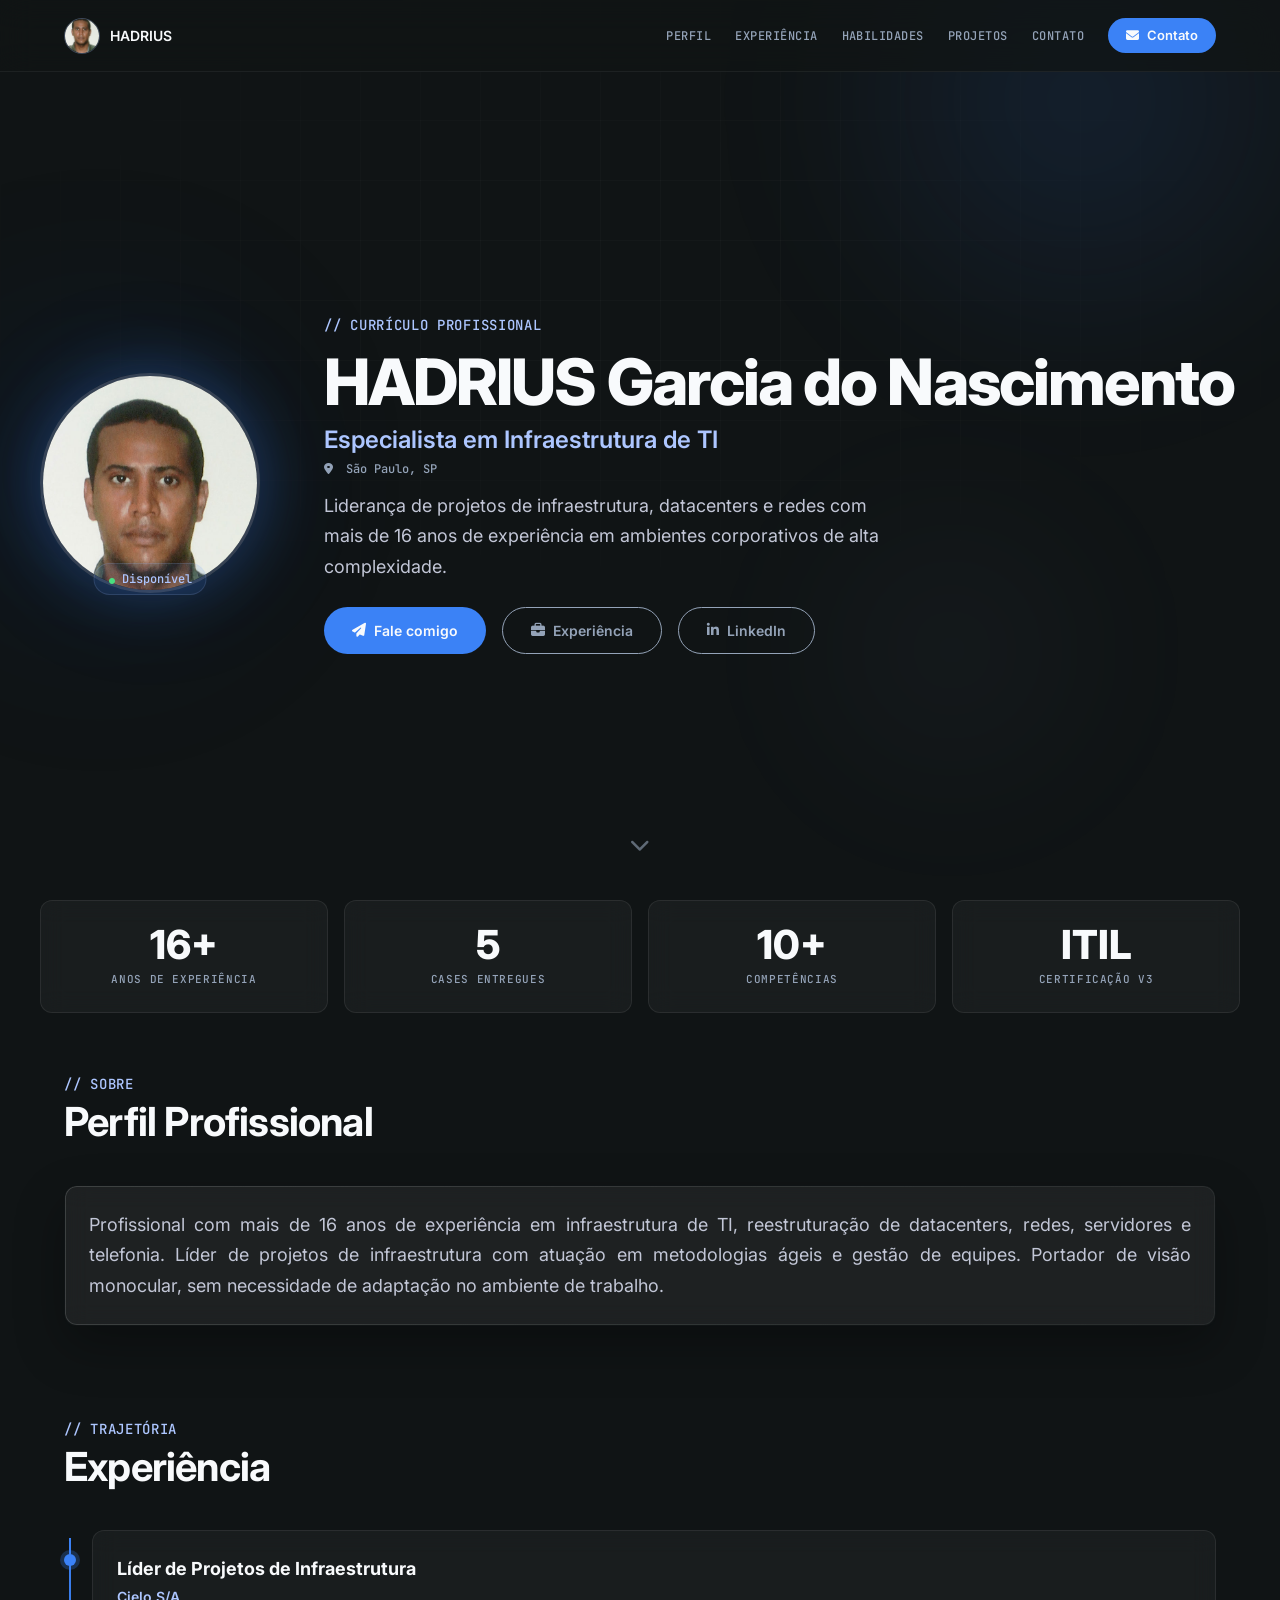
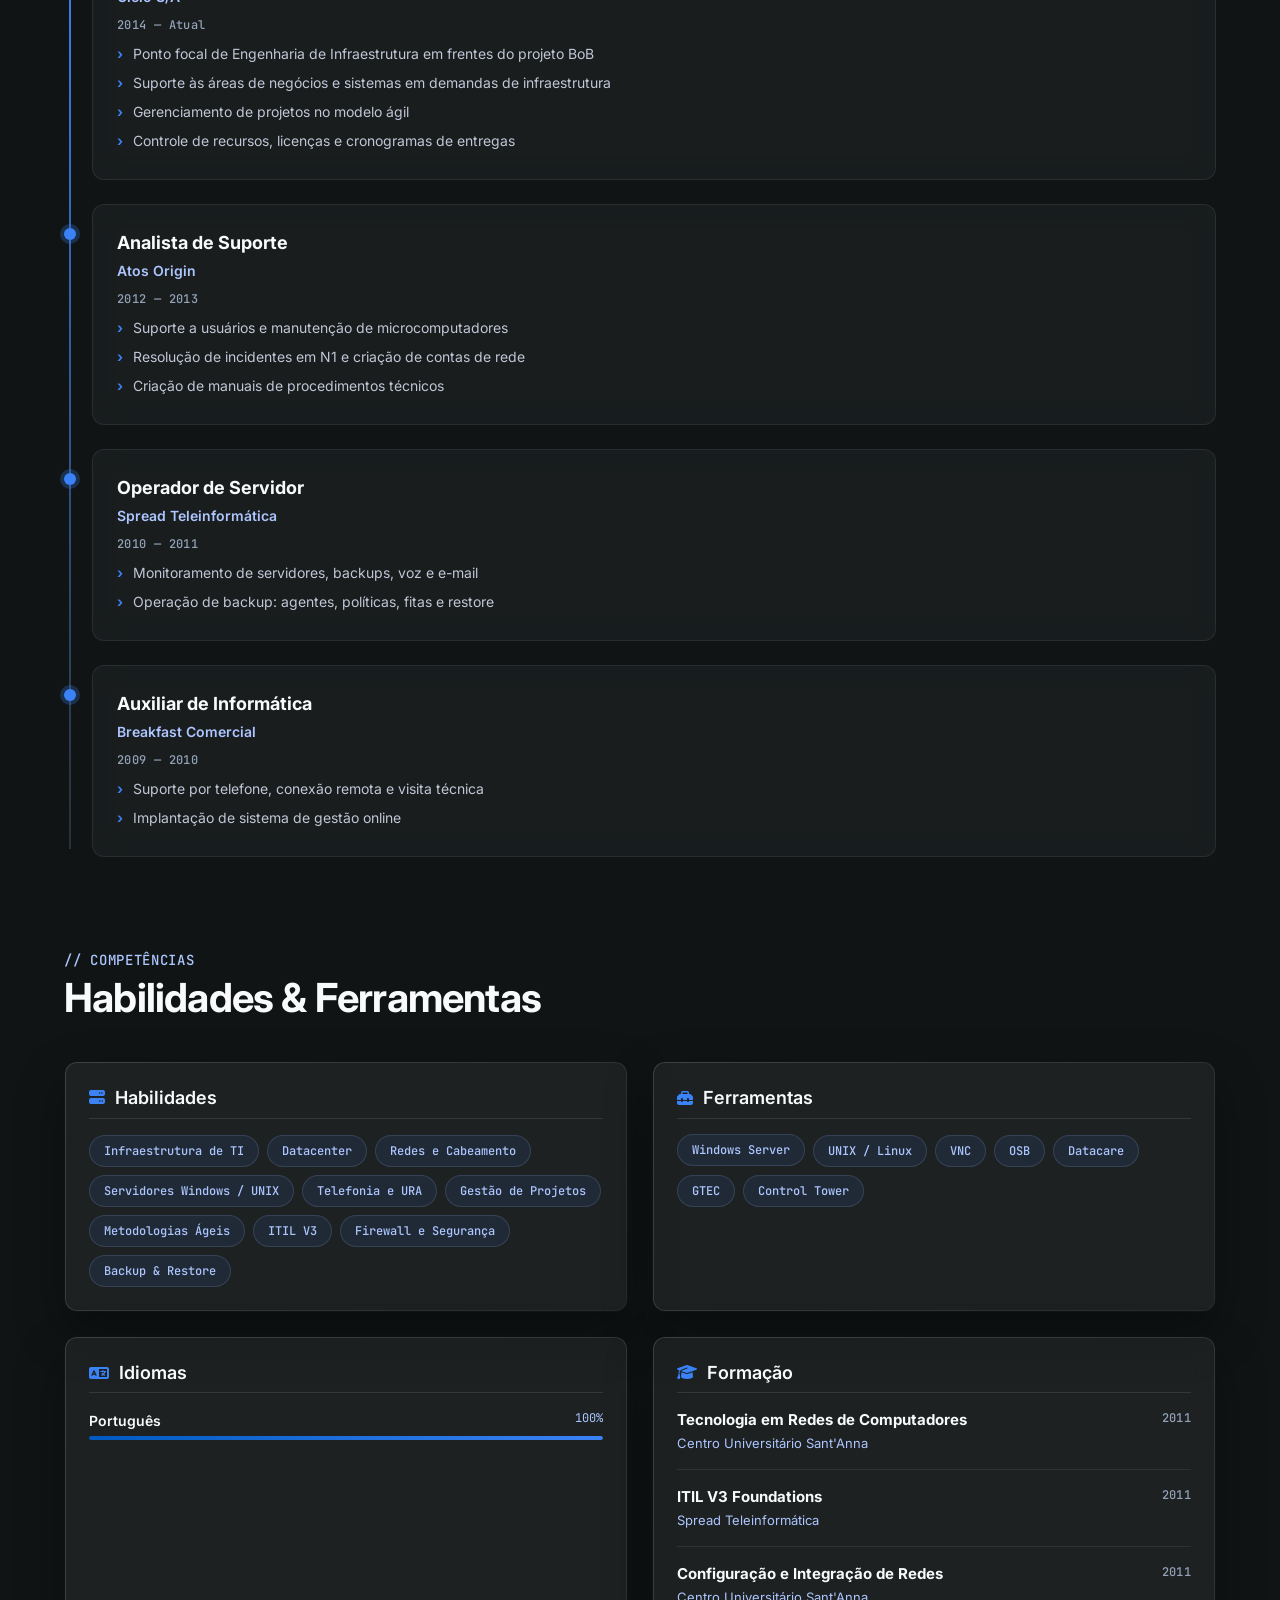
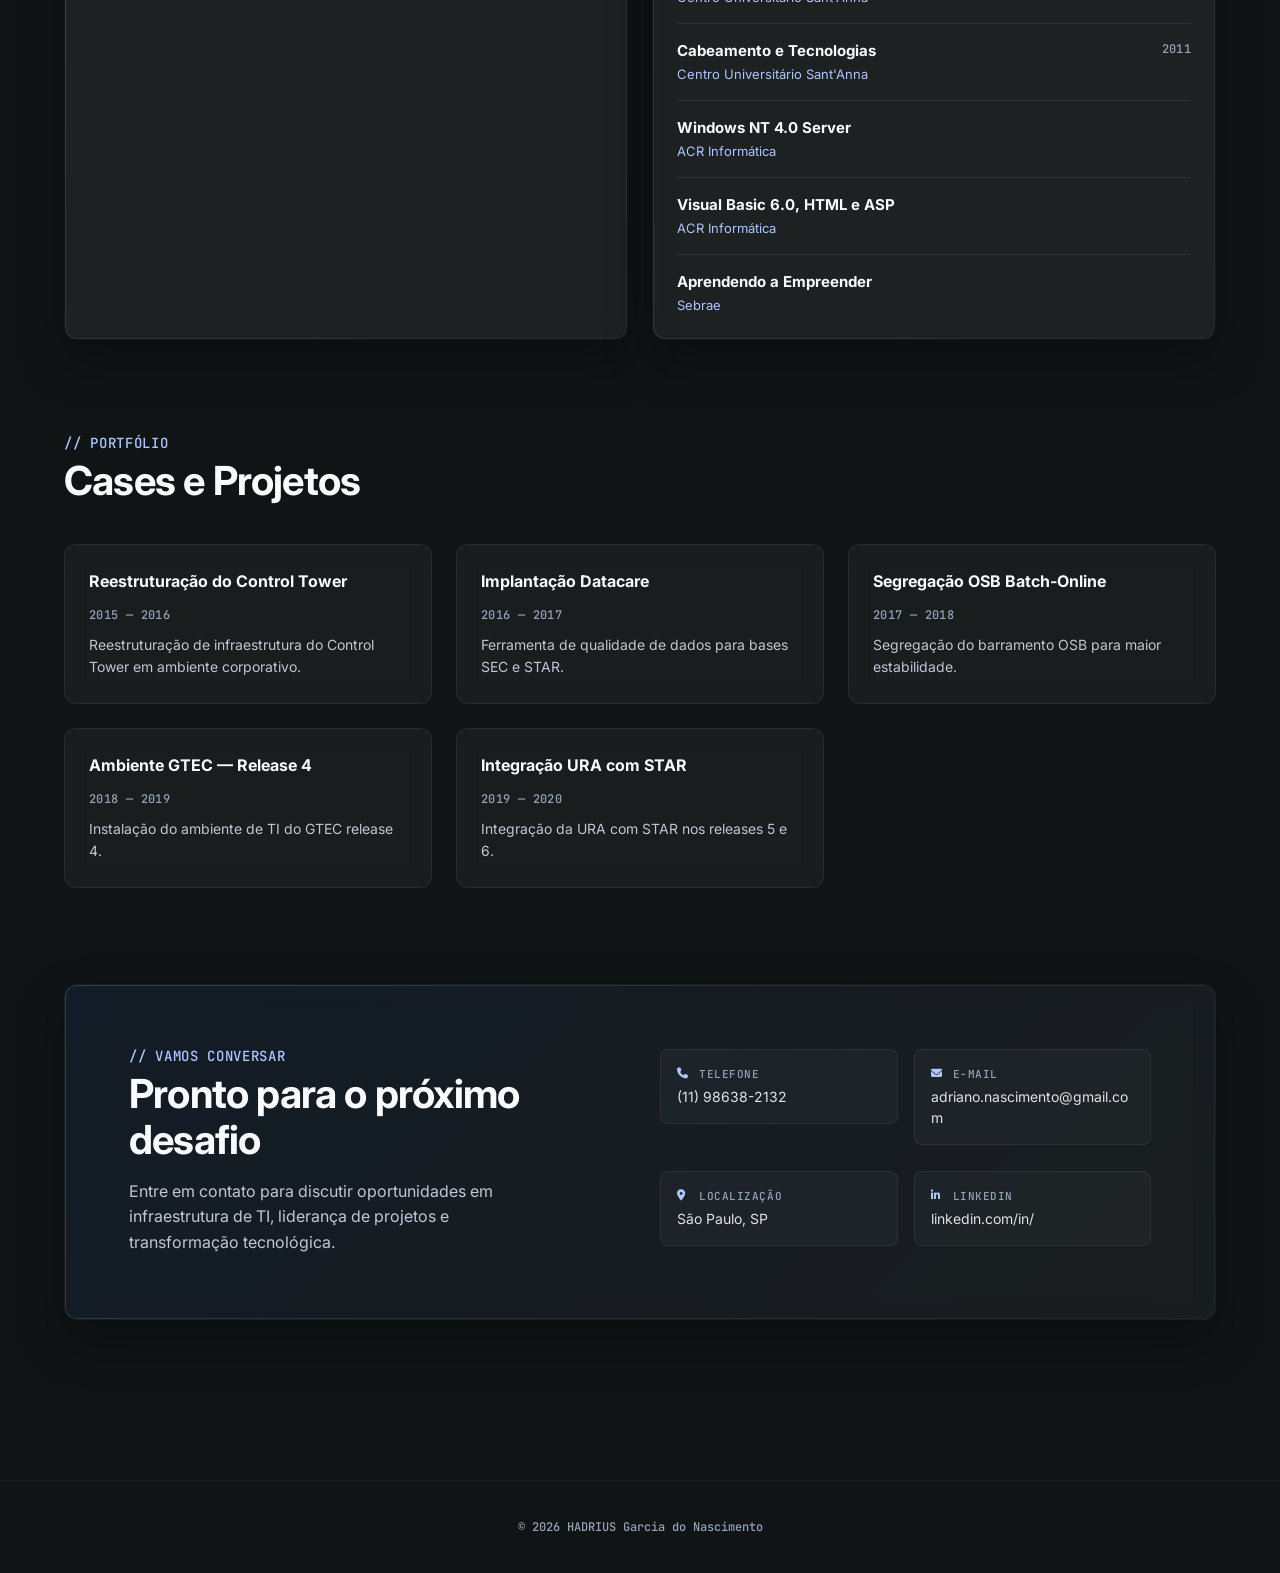
==== index.html @ aa350416 "feat: transformar currículo em landing page moderna Reestrutura o layout com hero fullscreen, navbar" ====
<!DOCTYPE html>
<html lang="pt-BR">
<head>
  <meta charset="UTF-8">
  <meta name="viewport" content="width=device-width, initial-scale=1.0">
  <title>Adriano Garcia do Nascimento — Currículo</title>
  <link rel="stylesheet" href="styles.css">
  <link rel="preconnect" href="https://fonts.googleapis.com">
  <link rel="preconnect" href="https://fonts.gstatic.com" crossorigin>
  <link href="https://fonts.googleapis.com/css2?family=Inter:wght@400;500;600;700;800&family=JetBrains+Mono:wght@400;500;600&display=swap" rel="stylesheet">
  <link rel="stylesheet" href="https://cdnjs.cloudflare.com/ajax/libs/font-awesome/6.5.1/css/all.min.css">
</head>
<body>

  <!-- Ambient background -->
  <div class="bg-effects" aria-hidden="true">
    <div class="orb orb--1"></div>
    <div class="orb orb--2"></div>
    <div class="orb orb--3"></div>
    <div class="grid-overlay"></div>
  </div>

  <!-- Navbar -->
  <header class="navbar" id="navbar">
    <div class="navbar__inner">
      <a href="#inicio" class="navbar__brand">
        <img src="foto.jpg" alt="" class="navbar__avatar">
        <span class="navbar__name" id="navName"></span>
      </a>
      <nav class="navbar__links" aria-label="Navegação principal">
        <a href="#sobre" class="nav-link">Perfil</a>
        <a href="#experiencia" class="nav-link">Experiência</a>
        <a href="#habilidades" class="nav-link">Habilidades</a>
        <a href="#projetos" class="nav-link">Projetos</a>
        <a href="#contato" class="nav-link">Contato</a>
      </nav>
      <a href="mailto:adriano.nascimento@gmail.com" class="btn btn-primary btn--sm navbar__cta">
        <i class="fas fa-envelope"></i> Contato
      </a>
      <button class="navbar__toggle" id="navToggle" aria-label="Abrir menu" aria-expanded="false">
        <i class="fas fa-bars"></i>
      </button>
    </div>
    <nav class="navbar__mobile" id="navMobile" aria-label="Menu mobile">
      <a href="#sobre" class="nav-link">Perfil</a>
      <a href="#experiencia" class="nav-link">Experiência</a>
      <a href="#habilidades" class="nav-link">Habilidades</a>
      <a href="#projetos" class="nav-link">Projetos</a>
      <a href="#contato" class="nav-link">Contato</a>
    </nav>
  </header>

  <!-- Hero -->
  <section class="hero-landing" id="inicio">
    <div class="hero-landing__inner">
      <div class="hero-landing__photo">
        <img src="foto.jpg" alt="HADRIUS Garcia do Nascimento">
        <span class="badge badge--status"><i class="fas fa-circle"></i> Disponível</span>
      </div>
      <div class="hero-landing__content">
        <p class="label-md hero-eyebrow">// currículo profissional</p>
        <h1 class="display-lg" id="profileName"></h1>
        <p class="headline-md hero-title" id="profileHeadline"></p>
        <p class="label-sm hero-location" id="profileLocation"></p>
        <p class="body-lg hero-tagline" id="heroTagline"></p>
        <div class="hero-actions" id="heroActions"></div>
      </div>
    </div>
    <a href="#sobre" class="hero-scroll" aria-label="Rolar para o conteúdo">
      <i class="fas fa-chevron-down"></i>
    </a>
  </section>

  <!-- Stats -->
  <section class="stats-bar" aria-label="Destaques">
    <div class="stats-bar__inner" id="statsBar"></div>
  </section>

  <main class="page">

    <section class="section-block" id="sobre">
      <div class="section-header">
        <p class="label-md section-eyebrow">// sobre</p>
        <h2 class="headline-lg section-title">Perfil Profissional</h2>
      </div>
      <div class="glass-card section">
        <p class="body-lg profile-text" id="aboutText"></p>
      </div>
    </section>

    <section class="section-block" id="experiencia">
      <div class="section-header">
        <p class="label-md section-eyebrow">// trajetória</p>
        <h2 class="headline-lg section-title">Experiência</h2>
      </div>
      <div class="timeline" id="experienciaList"></div>
    </section>

    <section class="section-block" id="habilidades">
      <div class="section-header">
        <p class="label-md section-eyebrow">// competências</p>
        <h2 class="headline-lg section-title">Habilidades & Ferramentas</h2>
      </div>
      <div class="skills-grid">
        <div class="glass-card section">
          <h3 class="headline-md card-subtitle"><i class="fas fa-server"></i> Habilidades</h3>
          <div class="badge-group" id="skillsList"></div>
        </div>
        <div class="glass-card section">
          <h3 class="headline-md card-subtitle"><i class="fas fa-toolbox"></i> Ferramentas</h3>
          <div class="badge-group" id="toolsList"></div>
        </div>
        <div class="glass-card section">
          <h3 class="headline-md card-subtitle"><i class="fas fa-language"></i> Idiomas</h3>
          <div id="idiomasList"></div>
        </div>
        <div class="glass-card section">
          <h3 class="headline-md card-subtitle"><i class="fas fa-graduation-cap"></i> Formação</h3>
          <div id="formacaoList"></div>
        </div>
      </div>
    </section>

    <section class="section-block" id="projetos">
      <div class="section-header">
        <p class="label-md section-eyebrow">// portfólio</p>
        <h2 class="headline-lg section-title">Cases e Projetos</h2>
      </div>
      <div class="projects-grid" id="projetosList"></div>
    </section>

    <section class="section-block cta-section" id="contato">
      <div class="glass-card cta-card">
        <div class="cta-card__content">
          <p class="label-md section-eyebrow">// vamos conversar</p>
          <h2 class="headline-lg">Pronto para o próximo desafio</h2>
          <p class="body-md">Entre em contato para discutir oportunidades em infraestrutura de TI, liderança de projetos e transformação tecnológica.</p>
        </div>
        <ul class="contact-list" id="contatoList"></ul>
      </div>
    </section>

  </main>

  <footer class="footer">
    <p class="label-sm">&copy; <span id="currentYear"></span> <span id="footerName"></span></p>
  </footer>

  <!-- Mobile bottom nav -->
  <nav class="bottom-nav" aria-label="Navegação mobile">
    <a href="#inicio" class="bottom-nav__item" data-section="inicio">
      <i class="fas fa-home"></i>
      <span>Início</span>
    </a>
    <a href="#experiencia" class="bottom-nav__item" data-section="experiencia">
      <i class="fas fa-briefcase"></i>
      <span>Exp.</span>
    </a>
    <a href="#habilidades" class="bottom-nav__item" data-section="habilidades">
      <i class="fas fa-code"></i>
      <span>Skills</span>
    </a>
    <a href="#projetos" class="bottom-nav__item" data-section="projetos">
      <i class="fas fa-folder-open"></i>
      <span>Cases</span>
    </a>
    <a href="#contato" class="bottom-nav__item" data-section="contato">
      <i class="fas fa-envelope"></i>
      <span>Contato</span>
    </a>
  </nav>

  <script src="script.js"></script>
</body>
</html>
---- styles.css ----
/* ===== Cyber-Professional Landing Page — DESIGN.md ===== */
:root {
  --background: #101415;
  --on-background: #e0e3e5;
  --surface: #101415;
  --surface-container: #1d2022;
  --surface-container-high: #272a2c;
  --surface-container-highest: #323537;
  --on-surface: #e0e3e5;
  --on-surface-variant: #c2c6d6;
  --outline: #8c909f;
  --outline-variant: #424754;
  --primary: #adc6ff;
  --on-primary: #002e6a;
  --primary-container: #4d8eff;
  --inverse-primary: #005ac2;
  --electric-blue: #3b82f6;
  --silver: #94a3b8;
  --off-white: #f8fafc;

  --font-sans: 'Inter', system-ui, sans-serif;
  --font-mono: 'JetBrains Mono', monospace;

  --space-xs: 8px;
  --space-sm: 16px;
  --space-md: 24px;
  --space-lg: 40px;
  --space-xl: 64px;
  --space-2xl: 96px;
  --gutter: 24px;
  --margin: 32px;

  --radius-sm: 0.25rem;
  --radius: 0.5rem;
  --radius-md: 0.75rem;
  --radius-lg: 1rem;
  --radius-xl: 1.5rem;
  --radius-full: 9999px;

  --page-max: 1200px;
  --navbar-h: 72px;
}

*, *::before, *::after {
  margin: 0;
  padding: 0;
  box-sizing: border-box;
}

html {
  scroll-behavior: smooth;
  scroll-padding-top: calc(var(--navbar-h) + 16px);
}

body {
  font-family: var(--font-sans);
  background: var(--background);
  color: var(--on-surface);
  font-size: 16px;
  line-height: 1.5;
  min-height: 100vh;
  -webkit-font-smoothing: antialiased;
  overflow-x: hidden;
}

a {
  color: var(--primary);
  text-decoration: none;
  transition: color 0.2s;
}

a:hover {
  color: var(--off-white);
}

/* ===== Typography ===== */
.display-lg {
  font-size: clamp(36px, 6vw, 64px);
  font-weight: 800;
  line-height: 1.05;
  letter-spacing: -0.03em;
  color: var(--off-white);
}

.headline-lg {
  font-size: clamp(28px, 4vw, 40px);
  font-weight: 700;
  line-height: 1.15;
  letter-spacing: -0.02em;
  color: var(--off-white);
}

.headline-md {
  font-size: 24px;
  font-weight: 600;
  line-height: 1.3;
  color: var(--off-white);
}

.body-lg {
  font-size: 18px;
  font-weight: 400;
  line-height: 1.7;
  color: var(--on-surface-variant);
}

.body-md {
  font-size: 16px;
  font-weight: 400;
  line-height: 1.6;
  color: var(--on-surface-variant);
}

.label-md {
  font-family: var(--font-mono);
  font-size: 14px;
  font-weight: 500;
  line-height: 1;
  letter-spacing: 0.05em;
  color: var(--primary);
  text-transform: uppercase;
}

.label-sm {
  font-family: var(--font-mono);
  font-size: 12px;
  font-weight: 500;
  line-height: 1;
  color: var(--silver);
}

/* ===== Background effects ===== */
.bg-effects {
  position: fixed;
  inset: 0;
  z-index: 0;
  pointer-events: none;
  overflow: hidden;
}

.orb {
  position: absolute;
  border-radius: 50%;
  filter: blur(80px);
  opacity: 0.35;
}

.orb--1 {
  width: 600px;
  height: 600px;
  background: radial-gradient(circle, rgba(59, 130, 246, 0.4), transparent 70%);
  top: -200px;
  right: -100px;
}

.orb--2 {
  width: 500px;
  height: 500px;
  background: radial-gradient(circle, rgba(0, 90, 194, 0.3), transparent 70%);
  bottom: 20%;
  left: -150px;
}

.orb--3 {
  width: 400px;
  height: 400px;
  background: radial-gradient(circle, rgba(173, 198, 255, 0.15), transparent 70%);
  top: 50%;
  right: 10%;
}

.grid-overlay {
  position: absolute;
  inset: 0;
  background-image:
    linear-gradient(rgba(255, 255, 255, 0.02) 1px, transparent 1px),
    linear-gradient(90deg, rgba(255, 255, 255, 0.02) 1px, transparent 1px);
  background-size: 60px 60px;
  mask-image: radial-gradient(ellipse 80% 60% at 50% 30%, black 20%, transparent 70%);
}

/* ===== Navbar ===== */
.navbar {
  position: fixed;
  top: 0;
  left: 0;
  right: 0;
  z-index: 100;
  height: var(--navbar-h);
  background: rgba(16, 20, 21, 0.75);
  backdrop-filter: blur(16px);
  -webkit-backdrop-filter: blur(16px);
  border-bottom: 1px solid rgba(255, 255, 255, 0.06);
  transition: background 0.3s, box-shadow 0.3s;
}

.navbar--scrolled {
  background: rgba(16, 20, 21, 0.92);
  box-shadow: 0 8px 32px rgba(0, 0, 0, 0.4);
}

.navbar__inner {
  max-width: var(--page-max);
  margin: 0 auto;
  height: 100%;
  padding: 0 var(--gutter);
  display: flex;
  align-items: center;
  gap: var(--space-md);
}

.navbar__brand {
  display: flex;
  align-items: center;
  gap: 10px;
  color: var(--off-white);
  flex-shrink: 0;
}

.navbar__brand:hover {
  color: var(--primary);
}

.navbar__avatar {
  width: 36px;
  height: 36px;
  border-radius: var(--radius-full);
  object-fit: cover;
  border: 1px solid rgba(173, 198, 255, 0.3);
}

.navbar__name {
  font-size: 14px;
  font-weight: 600;
  white-space: nowrap;
  overflow: hidden;
  text-overflow: ellipsis;
  max-width: 180px;
}

.navbar__links {
  display: flex;
  align-items: center;
  gap: var(--space-md);
  margin-left: auto;
}

.nav-link {
  font-family: var(--font-mono);
  font-size: 12px;
  font-weight: 500;
  letter-spacing: 0.04em;
  text-transform: uppercase;
  color: var(--silver);
  transition: color 0.2s;
  position: relative;
}

.nav-link::after {
  content: '';
  position: absolute;
  bottom: -4px;
  left: 0;
  width: 0;
  height: 2px;
  background: var(--electric-blue);
  transition: width 0.25s;
}

.nav-link:hover,
.nav-link--active {
  color: var(--primary);
}

.nav-link--active::after {
  width: 100%;
}

.navbar__cta {
  flex-shrink: 0;
}

.navbar__toggle {
  display: none;
  background: none;
  border: none;
  color: var(--on-surface);
  font-size: 20px;
  cursor: pointer;
  padding: 8px;
  margin-left: auto;
}

.navbar__mobile {
  display: none;
  flex-direction: column;
  gap: var(--space-xs);
  padding: var(--space-sm) var(--gutter) var(--space-md);
  background: rgba(16, 20, 21, 0.95);
  border-bottom: 1px solid rgba(255, 255, 255, 0.06);
}

.navbar__mobile--open {
  display: flex;
}

/* ===== Hero landing ===== */
.hero-landing {
  position: relative;
  z-index: 1;
  min-height: 100vh;
  display: flex;
  align-items: center;
  justify-content: center;
  padding: calc(var(--navbar-h) + var(--space-xl)) var(--gutter) var(--space-xl);
}

.hero-landing__inner {
  max-width: var(--page-max);
  width: 100%;
  display: flex;
  align-items: center;
  gap: var(--space-xl);
}

.hero-landing__photo {
  position: relative;
  flex-shrink: 0;
}

.hero-landing__photo img {
  width: clamp(160px, 22vw, 220px);
  height: clamp(160px, 22vw, 220px);
  border-radius: var(--radius-full);
  object-fit: cover;
  object-position: center top;
  border: 3px solid rgba(173, 198, 255, 0.25);
  box-shadow:
    0 0 60px rgba(59, 130, 246, 0.3),
    0 0 120px rgba(59, 130, 246, 0.1);
}

.badge--status {
  position: absolute;
  bottom: 4px;
  left: 50%;
  transform: translateX(-50%);
  display: inline-flex;
  align-items: center;
  gap: 6px;
  padding: 6px 14px;
  border-radius: var(--radius-full);
  font-family: var(--font-mono);
  font-size: 11px;
  font-weight: 500;
  background: rgba(59, 130, 246, 0.15);
  color: var(--primary);
  border: 1px solid rgba(173, 198, 255, 0.25);
  white-space: nowrap;
}

.badge--status i {
  font-size: 6px;
  color: #4ade80;
  animation: pulse 2s infinite;
}

@keyframes pulse {
  0%, 100% { opacity: 1; }
  50% { opacity: 0.4; }
}

.hero-eyebrow {
  margin-bottom: var(--space-sm);
}

.hero-title {
  color: var(--primary);
  margin: var(--space-xs) 0;
}

.hero-location {
  margin-bottom: var(--space-sm);
  color: var(--silver);
}

.hero-location i {
  margin-right: 6px;
}

.hero-tagline {
  max-width: 560px;
  margin-bottom: var(--space-md);
}

.hero-actions {
  display: flex;
  flex-wrap: wrap;
  gap: var(--space-sm);
}

.hero-scroll {
  position: absolute;
  bottom: var(--space-lg);
  left: 50%;
  transform: translateX(-50%);
  color: var(--silver);
  font-size: 20px;
  animation: bounce 2s infinite;
  opacity: 0.6;
  transition: opacity 0.2s, color 0.2s;
}

.hero-scroll:hover {
  opacity: 1;
  color: var(--primary);
}

@keyframes bounce {
  0%, 100% { transform: translateX(-50%) translateY(0); }
  50% { transform: translateX(-50%) translateY(8px); }
}

/* ===== Stats bar ===== */
.stats-bar {
  position: relative;
  z-index: 1;
  padding: 0 var(--gutter) var(--space-xl);
}

.stats-bar__inner {
  max-width: var(--page-max);
  margin: 0 auto;
  display: grid;
  grid-template-columns: repeat(4, 1fr);
  gap: var(--space-sm);
}

.stat-card {
  text-align: center;
  padding: var(--space-md) var(--space-sm);
  background: rgba(255, 255, 255, 0.04);
  backdrop-filter: blur(12px);
  border-radius: var(--radius-md);
  border: 1px solid rgba(255, 255, 255, 0.08);
  transition: border-color 0.25s, transform 0.25s;
}

.stat-card:hover {
  border-color: rgba(59, 130, 246, 0.3);
  transform: translateY(-2px);
}

.stat-card__value {
  font-size: clamp(28px, 4vw, 40px);
  font-weight: 800;
  color: var(--off-white);
  line-height: 1;
  margin-bottom: 6px;
}

.stat-card__value span {
  color: var(--electric-blue);
}

.stat-card__label {
  font-family: var(--font-mono);
  font-size: 11px;
  font-weight: 500;
  letter-spacing: 0.06em;
  text-transform: uppercase;
  color: var(--silver);
}

/* ===== Page & sections ===== */
.page {
  position: relative;
  z-index: 1;
  max-width: var(--page-max);
  margin: 0 auto;
  padding: 0 var(--gutter) var(--space-2xl);
}

.section-block {
  margin-bottom: var(--space-2xl);
}

.section-header {
  margin-bottom: var(--space-lg);
}

.section-eyebrow {
  margin-bottom: var(--space-xs);
}

.section-title {
  position: relative;
}

/* ===== Glass card ===== */
.glass-card {
  background: rgba(255, 255, 255, 0.06);
  backdrop-filter: blur(12px);
  -webkit-backdrop-filter: blur(12px);
  border-radius: var(--radius-md);
  border: 1px solid transparent;
  background-clip: padding-box;
  position: relative;
  box-shadow: 0 20px 50px rgba(0, 0, 0, 0.3);
}

.glass-card::before {
  content: '';
  position: absolute;
  inset: 0;
  border-radius: inherit;
  padding: 1px;
  background: linear-gradient(135deg, rgba(255, 255, 255, 0.15), rgba(255, 255, 255, 0.05));
  -webkit-mask: linear-gradient(#fff 0 0) content-box, linear-gradient(#fff 0 0);
  mask: linear-gradient(#fff 0 0) content-box, linear-gradient(#fff 0 0);
  -webkit-mask-composite: xor;
  mask-composite: exclude;
  pointer-events: none;
}

.section {
  padding: var(--space-md);
}

.card-subtitle {
  font-size: 18px;
  margin-bottom: var(--space-sm);
  padding-bottom: var(--space-xs);
  border-bottom: 1px solid rgba(140, 144, 159, 0.2);
  display: flex;
  align-items: center;
  gap: 10px;
}

.card-subtitle i {
  color: var(--electric-blue);
  font-size: 16px;
}

.profile-text {
  text-align: justify;
}

/* ===== Buttons ===== */
.btn {
  display: inline-flex;
  align-items: center;
  gap: 8px;
  padding: 12px 28px;
  border-radius: var(--radius-full);
  font-family: var(--font-sans);
  font-size: 14px;
  font-weight: 600;
  cursor: pointer;
  transition: box-shadow 0.25s, transform 0.2s, background 0.2s;
  text-decoration: none;
  border: none;
}

.btn--sm {
  padding: 8px 18px;
  font-size: 13px;
}

.btn-primary {
  background: var(--electric-blue);
  color: var(--off-white);
}

.btn-primary:hover {
  box-shadow: 0 0 24px rgba(59, 130, 246, 0.5);
  transform: translateY(-2px);
  color: var(--off-white);
}

.btn-ghost {
  background: transparent;
  color: var(--silver);
  border: 1px solid var(--silver);
}

.btn-ghost:hover {
  border-color: var(--primary);
  color: var(--primary);
  box-shadow: 0 0 16px rgba(59, 130, 246, 0.2);
}

/* ===== Skills grid ===== */
.skills-grid {
  display: grid;
  grid-template-columns: repeat(2, 1fr);
  gap: var(--gutter);
}

/* ===== Timeline ===== */
.timeline {
  position: relative;
  padding-left: 28px;
}

.timeline::before {
  content: '';
  position: absolute;
  left: 5px;
  top: 8px;
  bottom: 8px;
  width: 2px;
  background: linear-gradient(180deg, var(--electric-blue), rgba(148, 163, 184, 0.2));
}

.timeline-item {
  position: relative;
  margin-bottom: var(--space-md);
}

.timeline-item:last-child {
  margin-bottom: 0;
}

.timeline-node {
  position: absolute;
  left: -28px;
  top: 24px;
  width: 12px;
  height: 12px;
  border-radius: var(--radius-full);
  background: var(--electric-blue);
  box-shadow: 0 0 0 4px rgba(59, 130, 246, 0.25);
  z-index: 1;
}

.timeline-card {
  padding: var(--space-md);
  background: rgba(255, 255, 255, 0.04);
  backdrop-filter: blur(12px);
  border-radius: var(--radius-md);
  border: 1px solid rgba(255, 255, 255, 0.08);
  transition: border-color 0.25s, transform 0.25s, box-shadow 0.25s;
}

.timeline-card:hover {
  border-color: rgba(59, 130, 246, 0.25);
  transform: translateX(4px);
  box-shadow: 0 8px 32px rgba(59, 130, 246, 0.08);
}

.timeline-card .entry-title {
  font-size: 18px;
  font-weight: 700;
  color: var(--off-white);
  margin-bottom: 4px;
}

.timeline-card .entry-sub {
  font-size: 14px;
  font-weight: 600;
  color: var(--primary);
  margin-bottom: 4px;
}

.timeline-card .entry-date {
  display: inline-block;
  margin-bottom: var(--space-xs);
}

.timeline-card ul {
  list-style: none;
}

.timeline-card ul li {
  font-size: 14px;
  color: var(--on-surface-variant);
  padding: 4px 0 4px 16px;
  position: relative;
  line-height: 1.5;
}

.timeline-card ul li::before {
  content: '›';
  position: absolute;
  left: 0;
  color: var(--electric-blue);
  font-weight: 700;
}

/* ===== Entry ===== */
.entry {
  padding: var(--space-sm) 0;
  border-bottom: 1px solid rgba(140, 144, 159, 0.15);
}

.entry:last-child {
  border-bottom: none;
  padding-bottom: 0;
}

.entry:first-child {
  padding-top: 0;
}

.entry-header {
  display: flex;
  justify-content: space-between;
  align-items: flex-start;
  gap: var(--space-sm);
  flex-wrap: wrap;
}

.entry-title {
  font-size: 15px;
  font-weight: 700;
  color: var(--off-white);
}

.entry-sub {
  font-size: 13px;
  color: var(--primary);
  margin-top: 2px;
}

.entry-date {
  font-family: var(--font-mono);
  font-size: 12px;
  font-weight: 500;
  color: var(--silver);
  letter-spacing: 0.03em;
}

/* ===== Badges ===== */
.badge-group {
  display: flex;
  flex-wrap: wrap;
  gap: var(--space-xs);
}

.badge {
  display: inline-block;
  padding: 6px 14px;
  border-radius: var(--radius-full);
  font-family: var(--font-mono);
  font-size: 12px;
  font-weight: 500;
  background: rgba(59, 130, 246, 0.1);
  color: var(--primary);
  border: 1px solid rgba(173, 198, 255, 0.15);
  transition: background 0.2s, box-shadow 0.2s, transform 0.2s;
}

.badge:hover {
  background: rgba(59, 130, 246, 0.2);
  box-shadow: 0 0 12px rgba(59, 130, 246, 0.15);
  transform: translateY(-1px);
}

/* ===== Contact ===== */
.contact-list {
  list-style: none;
  display: grid;
  grid-template-columns: repeat(2, 1fr);
  gap: var(--space-sm);
}

.contact-list li {
  margin: 0;
}

.contact-field {
  display: flex;
  flex-direction: column;
  gap: 4px;
  padding: var(--space-sm);
  background: rgba(255, 255, 255, 0.03);
  border-radius: var(--radius);
  border: 1px solid rgba(255, 255, 255, 0.06);
  transition: border-color 0.2s, background 0.2s;
}

.contact-field:hover,
.contact-field:focus-within {
  border-color: rgba(59, 130, 246, 0.3);
  background: rgba(59, 130, 246, 0.05);
}

.contact-field label {
  font-family: var(--font-mono);
  font-size: 11px;
  font-weight: 500;
  color: var(--silver);
  text-transform: uppercase;
  letter-spacing: 0.05em;
  display: flex;
  align-items: center;
  gap: 8px;
}

.contact-field label i {
  color: var(--primary);
  width: 14px;
}

.contact-field a,
.contact-field span {
  font-size: 14px;
  color: var(--on-surface);
  word-break: break-word;
}

/* ===== Idiomas ===== */
.lang-item {
  margin-bottom: var(--space-sm);
}

.lang-item:last-child {
  margin-bottom: 0;
}

.lang-header {
  display: flex;
  justify-content: space-between;
  margin-bottom: 6px;
}

.lang-name {
  font-size: 14px;
  font-weight: 600;
  color: var(--off-white);
}

.lang-pct {
  font-family: var(--font-mono);
  font-size: 12px;
  color: var(--primary);
}

.lang-bar {
  height: 4px;
  background: rgba(148, 163, 184, 0.2);
  border-radius: var(--radius-full);
  overflow: hidden;
}

.lang-bar-fill {
  height: 100%;
  background: linear-gradient(90deg, var(--inverse-primary), var(--electric-blue));
  border-radius: var(--radius-full);
  transition: width 0.8s ease;
}

/* ===== Projects ===== */
.projects-grid {
  display: grid;
  grid-template-columns: repeat(auto-fill, minmax(280px, 1fr));
  gap: var(--space-md);
}

.project-card {
  padding: var(--space-md);
  background: rgba(255, 255, 255, 0.04);
  backdrop-filter: blur(12px);
  border-radius: var(--radius-md);
  border: 1px solid rgba(255, 255, 255, 0.08);
  transition: border-color 0.25s, box-shadow 0.25s, transform 0.25s;
  position: relative;
  overflow: hidden;
}

.project-card::before {
  content: '';
  position: absolute;
  top: 0;
  left: 0;
  right: 0;
  height: 3px;
  background: linear-gradient(90deg, var(--electric-blue), transparent);
  opacity: 0;
  transition: opacity 0.25s;
}

.project-card:hover {
  border-color: rgba(59, 130, 246, 0.3);
  box-shadow: 0 12px 40px rgba(59, 130, 246, 0.12);
  transform: translateY(-4px);
}

.project-card:hover::before {
  opacity: 1;
}

.project-card h3 {
  font-size: 16px;
  font-weight: 700;
  color: var(--off-white);
  margin-bottom: 8px;
}

.project-card p {
  font-size: 14px;
  color: var(--on-surface-variant);
  line-height: 1.6;
}

.project-card .entry-date {
  display: inline-block;
  margin-bottom: 10px;
}

/* ===== CTA ===== */
.cta-section {
  margin-bottom: var(--space-xl);
}

.cta-card {
  display: grid;
  grid-template-columns: 1fr 1fr;
  gap: var(--space-lg);
  padding: var(--space-xl);
  background: linear-gradient(135deg, rgba(59, 130, 246, 0.08), rgba(255, 255, 255, 0.04));
}

.cta-card__content h2 {
  margin: var(--space-xs) 0 var(--space-sm);
}

.cta-card__content p {
  max-width: 400px;
}

/* ===== Footer ===== */
.footer {
  position: relative;
  z-index: 1;
  text-align: center;
  padding: var(--space-lg) var(--gutter);
  color: var(--outline);
  border-top: 1px solid rgba(255, 255, 255, 0.05);
}

/* ===== Bottom nav (mobile) ===== */
.bottom-nav {
  display: none;
  position: fixed;
  bottom: 0;
  left: 0;
  right: 0;
  z-index: 100;
  background: rgba(16, 20, 21, 0.92);
  backdrop-filter: blur(16px);
  border-top: 1px solid rgba(255, 255, 255, 0.06);
  padding: 8px 0 calc(8px + env(safe-area-inset-bottom));
  justify-content: space-around;
  align-items: center;
}

.bottom-nav__item {
  display: flex;
  flex-direction: column;
  align-items: center;
  gap: 2px;
  color: var(--silver);
  font-family: var(--font-mono);
  font-size: 10px;
  padding: 6px 12px;
  border-radius: var(--radius);
  transition: color 0.2s, background 0.2s;
}

.bottom-nav__item i {
  font-size: 18px;
}

.bottom-nav__item:hover,
.bottom-nav__item--active {
  color: var(--primary);
}

.bottom-nav__item--active {
  background: rgba(59, 130, 246, 0.1);
}

/* ===== Responsive ===== */
@media (max-width: 900px) {
  .navbar__links,
  .navbar__cta {
    display: none;
  }

  .navbar__toggle {
    display: block;
  }

  .hero-landing__inner {
    flex-direction: column;
    text-align: center;
  }

  .hero-actions {
    justify-content: center;
  }

  .hero-tagline {
    margin-left: auto;
    margin-right: auto;
  }

  .stats-bar__inner {
    grid-template-columns: repeat(2, 1fr);
  }

  .skills-grid {
    grid-template-columns: 1fr;
  }

  .cta-card {
    grid-template-columns: 1fr;
    padding: var(--space-md);
  }

  .contact-list {
    grid-template-columns: 1fr;
  }

  .bottom-nav {
    display: flex;
  }

  body {
    padding-bottom: 72px;
  }

  .hero-scroll {
    display: none;
  }
}

@media (max-width: 600px) {
  .page {
    padding: 0 16px var(--space-xl);
  }

  .section-block {
    margin-bottom: var(--space-xl);
  }

  .navbar__name {
    max-width: 140px;
  }
}

@media print {
  .navbar,
  .bottom-nav,
  .bg-effects,
  .hero-scroll,
  .stats-bar {
    display: none;
  }

  body {
    background: #fff;
    color: #000;
    padding-bottom: 0;
  }

  .hero-landing {
    min-height: auto;
    padding-top: 20px;
  }

  .glass-card,
  .timeline-card,
  .project-card {
    background: #fff;
    box-shadow: none;
    border: 1px solid #ddd;
  }

  .glass-card::before {
    display: none;
  }

  .display-lg,
  .headline-lg,
  .headline-md,
  .entry-title,
  .project-card h3 {
    color: #000;
  }

  .body-md,
  .body-lg,
  .timeline-card ul li {
    color: #333;
  }
}
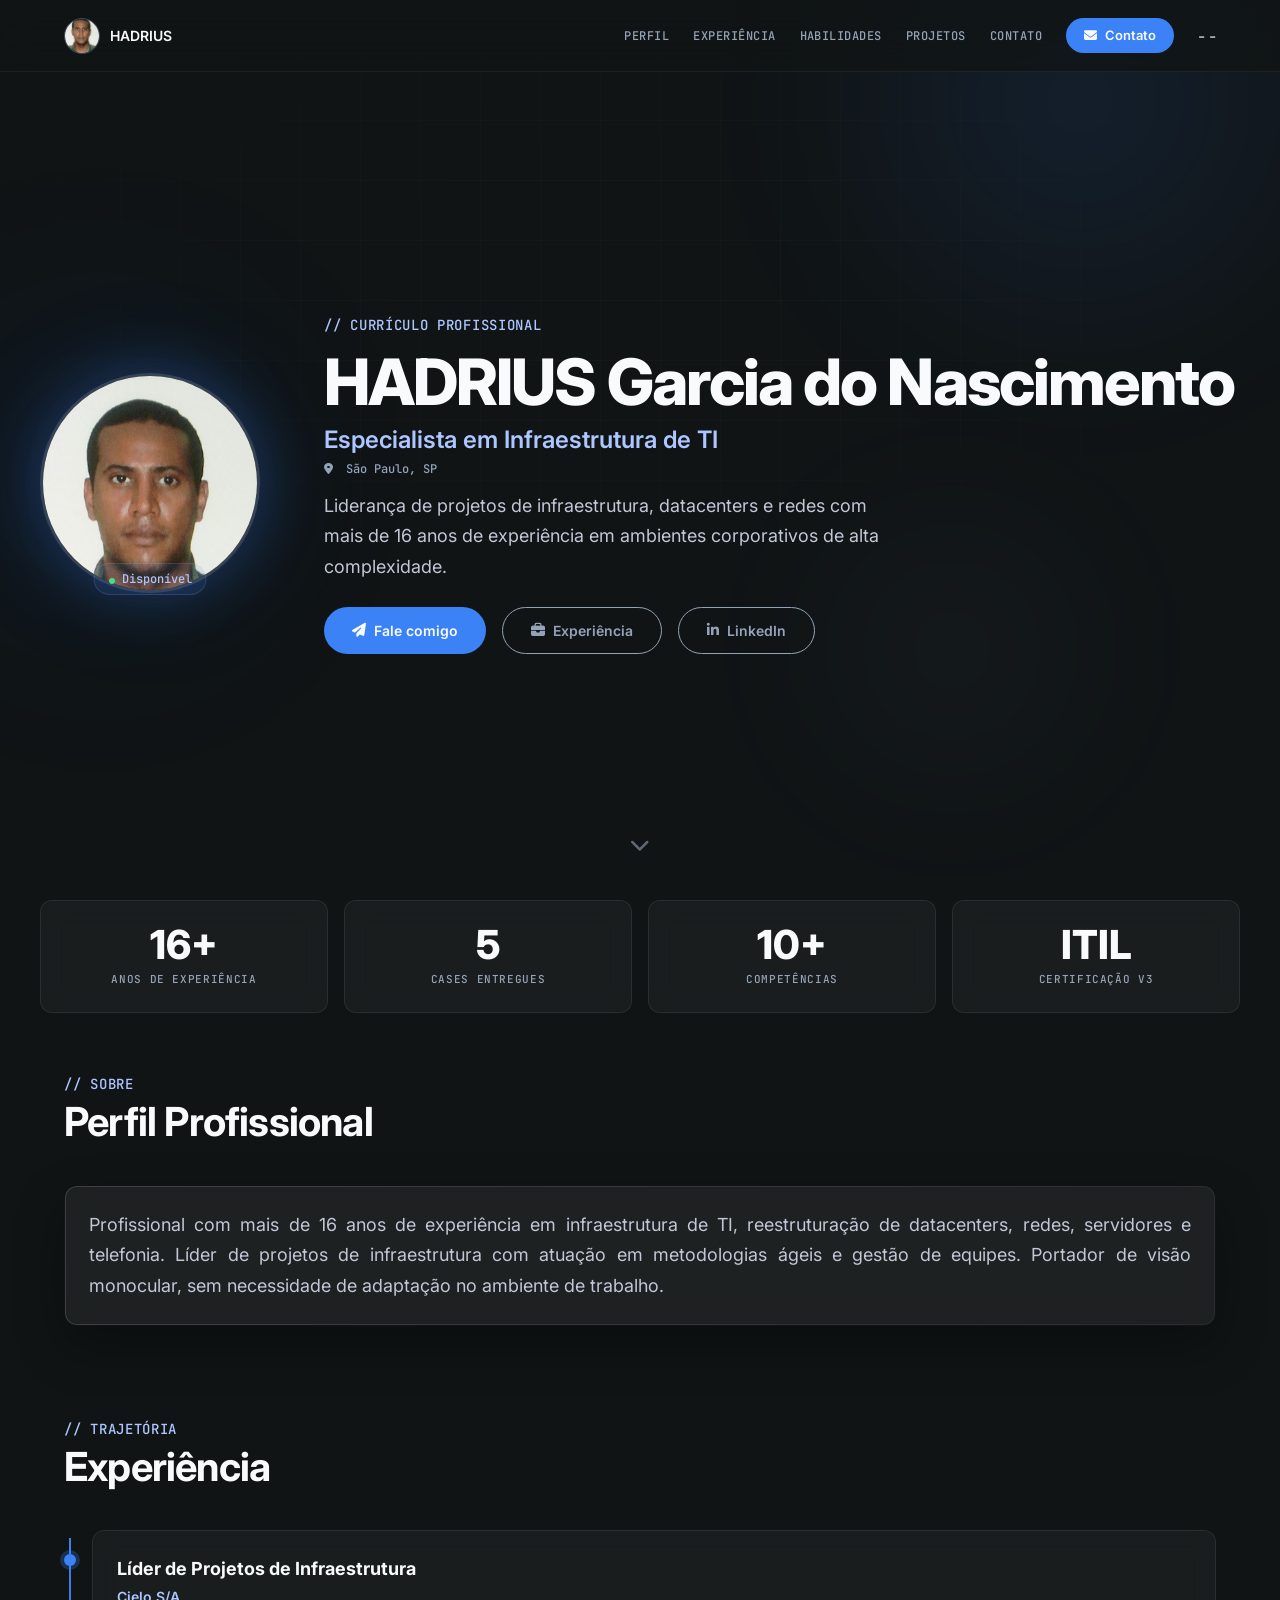
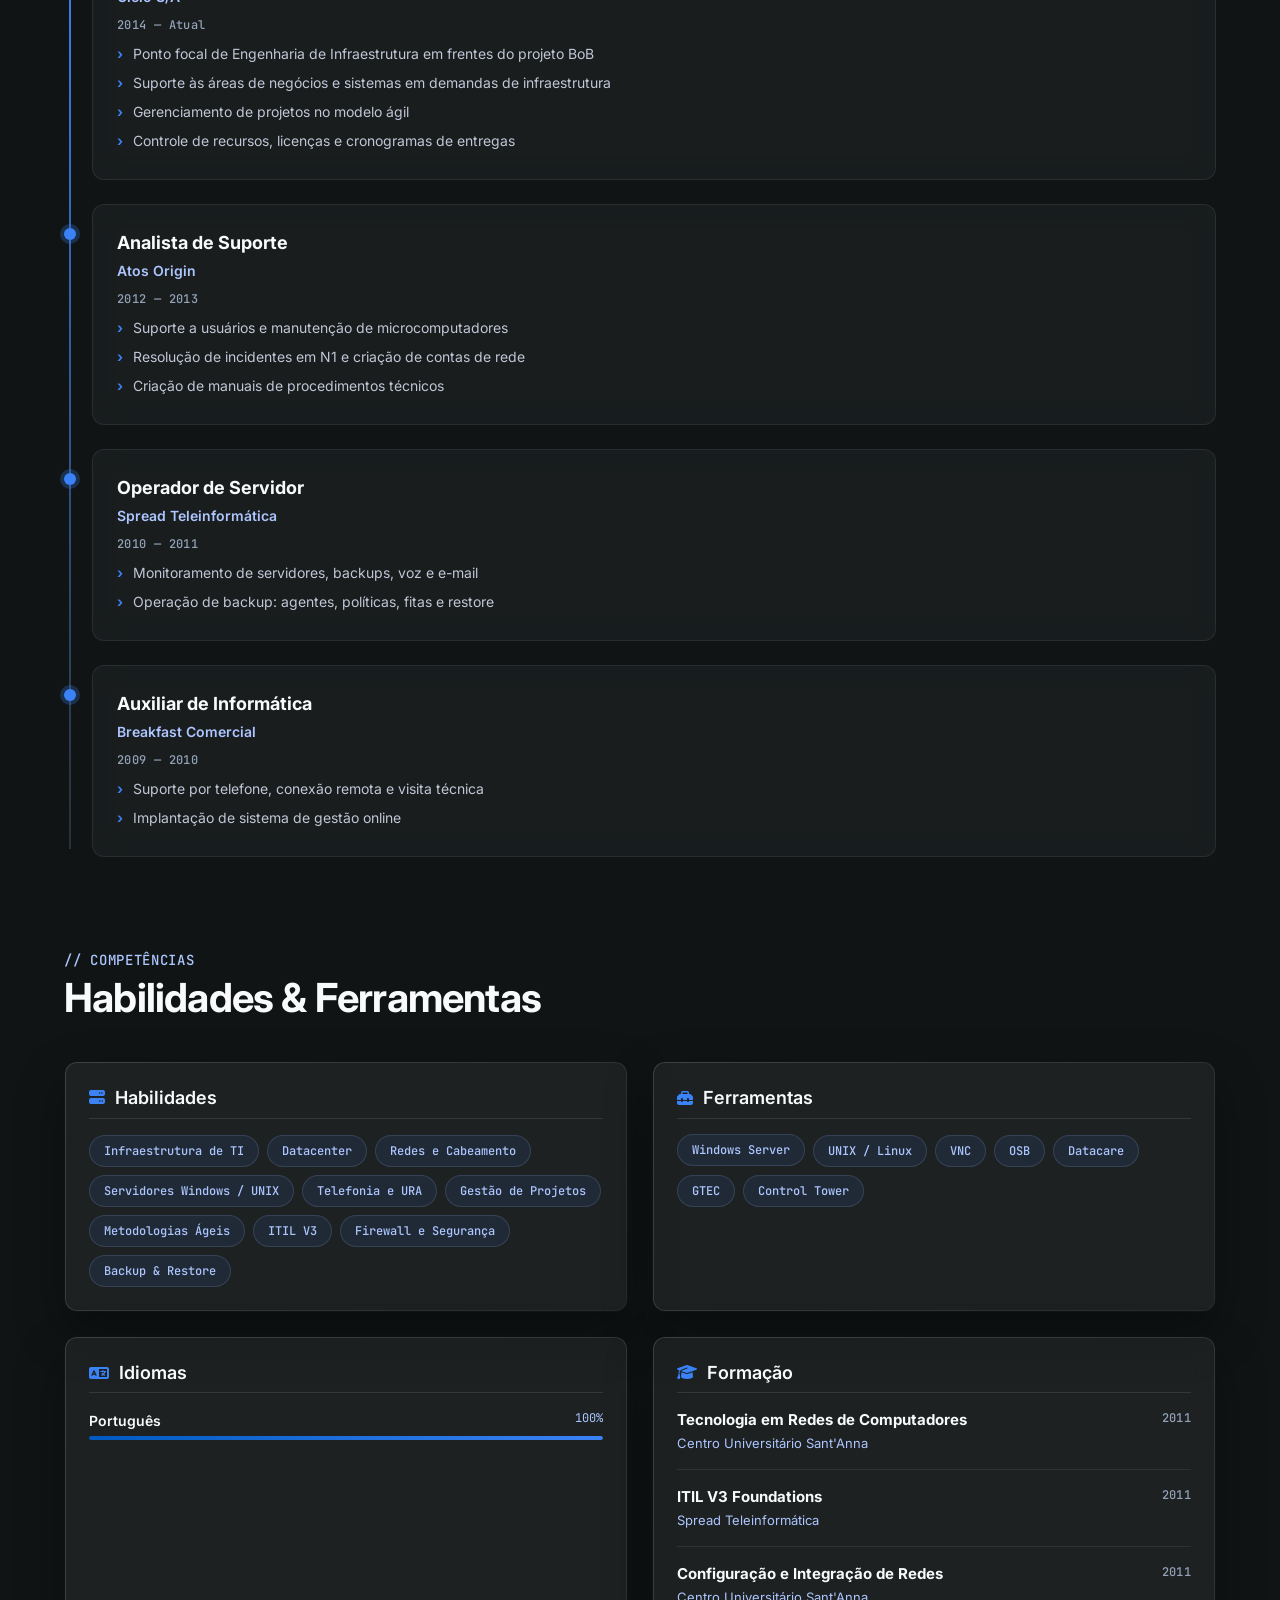
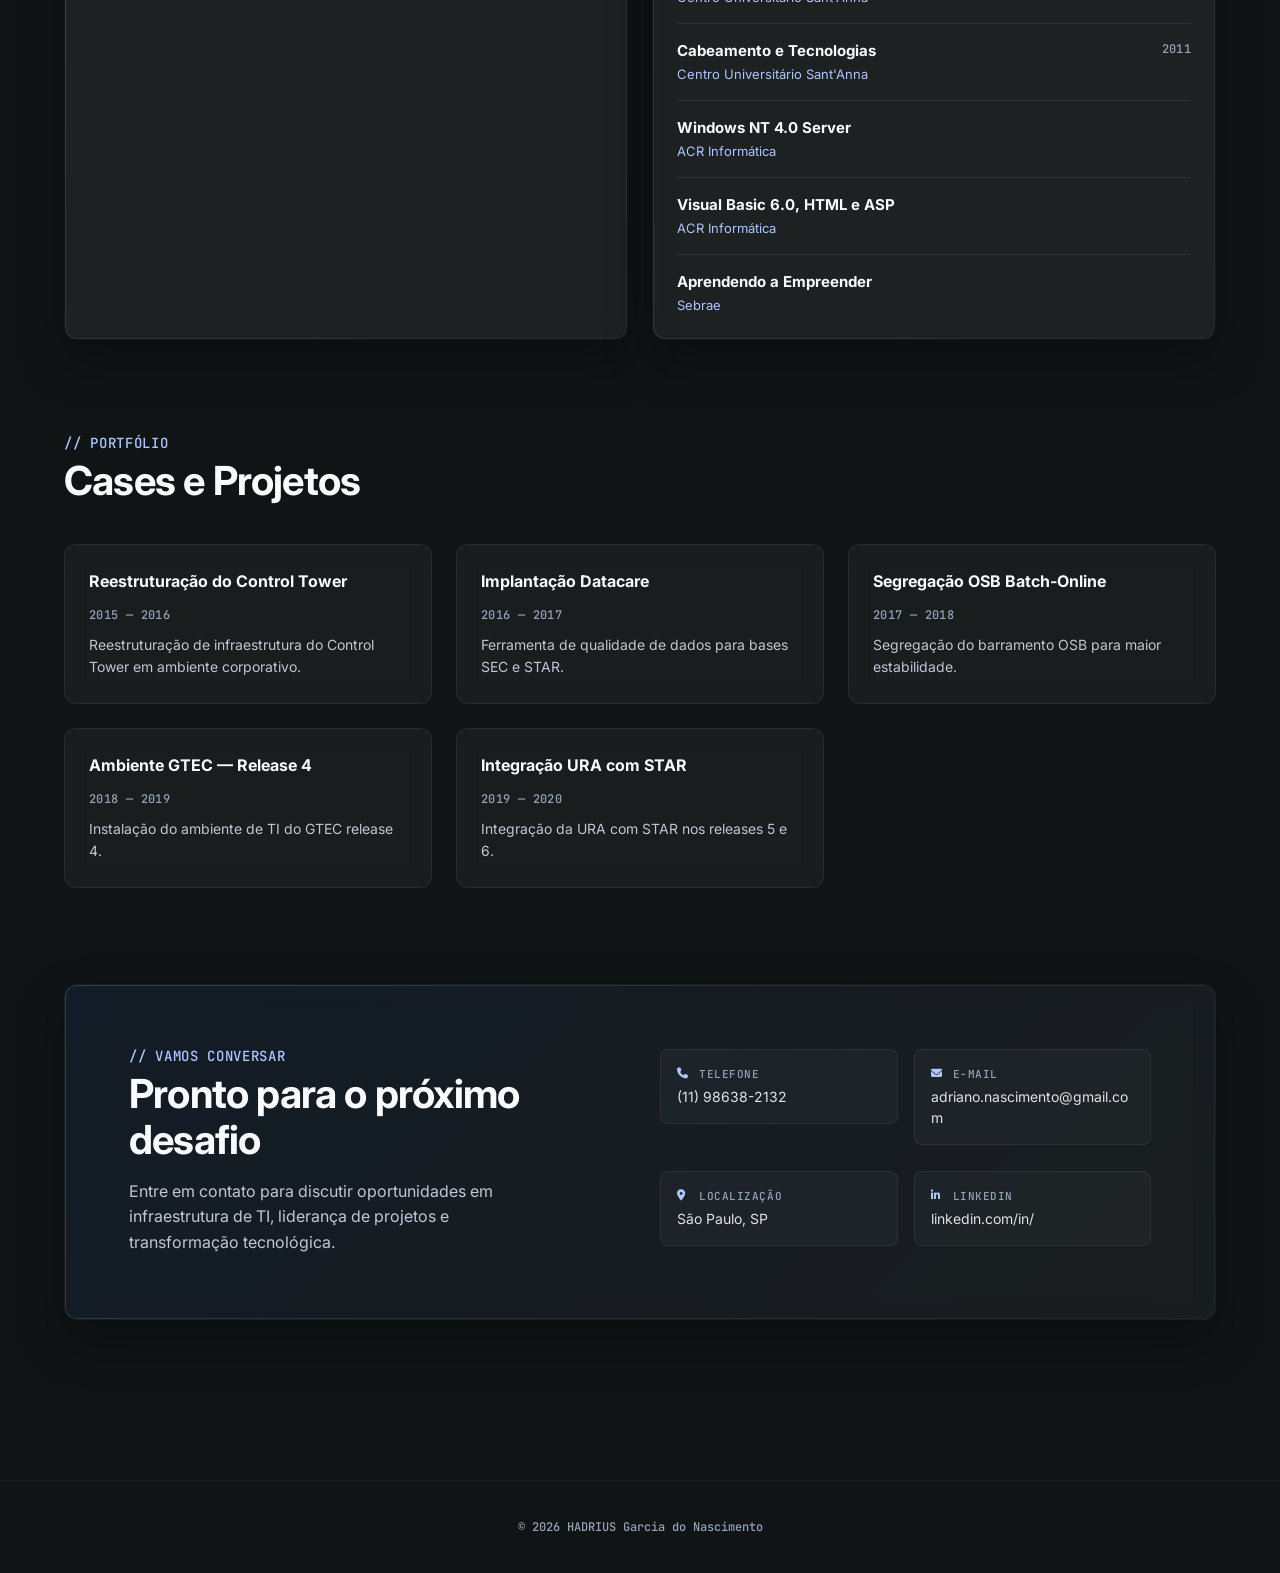
==== commit b27c2c87: "fix: Alteração  pag com  . final no contato" ====
--- a/index.html
+++ b/index.html
@@ -3,7 +3,7 @@
 <head>
   <meta charset="UTF-8">
   <meta name="viewport" content="width=device-width, initial-scale=1.0">
-  <title>Adriano Garcia do Nascimento — Currículo</title>
+  <title>Adriano Garcia do Nascimento —Currículo</title>
   <link rel="stylesheet" href="styles.css">
   <link rel="preconnect" href="https://fonts.googleapis.com">
   <link rel="preconnect" href="https://fonts.gstatic.com" crossorigin>
@@ -37,6 +37,8 @@
       <a href="mailto:adriano.nascimento@gmail.com" class="btn btn-primary btn--sm navbar__cta">
         <i class="fas fa-envelope"></i> Contato
       </a>
+      -
+      -
       <button class="navbar__toggle" id="navToggle" aria-label="Abrir menu" aria-expanded="false">
         <i class="fas fa-bars"></i>
       </button>
@@ -46,7 +48,7 @@
       <a href="#experiencia" class="nav-link">Experiência</a>
       <a href="#habilidades" class="nav-link">Habilidades</a>
       <a href="#projetos" class="nav-link">Projetos</a>
-      <a href="#contato" class="nav-link">Contato</a>
+      <a href="#contato" class="nav-link">Contato.</a>
     </nav>
   </header>
 
@@ -54,7 +56,7 @@
   <section class="hero-landing" id="inicio">
     <div class="hero-landing__inner">
       <div class="hero-landing__photo">
-        <img src="foto.jpg" alt="HADRIUS Garcia do Nascimento">
+        <img src="foto.jpg" alt="Adriano Garcia do Nascimento">
         <span class="badge badge--status"><i class="fas fa-circle"></i> Disponível</span>
       </div>
       <div class="hero-landing__content">
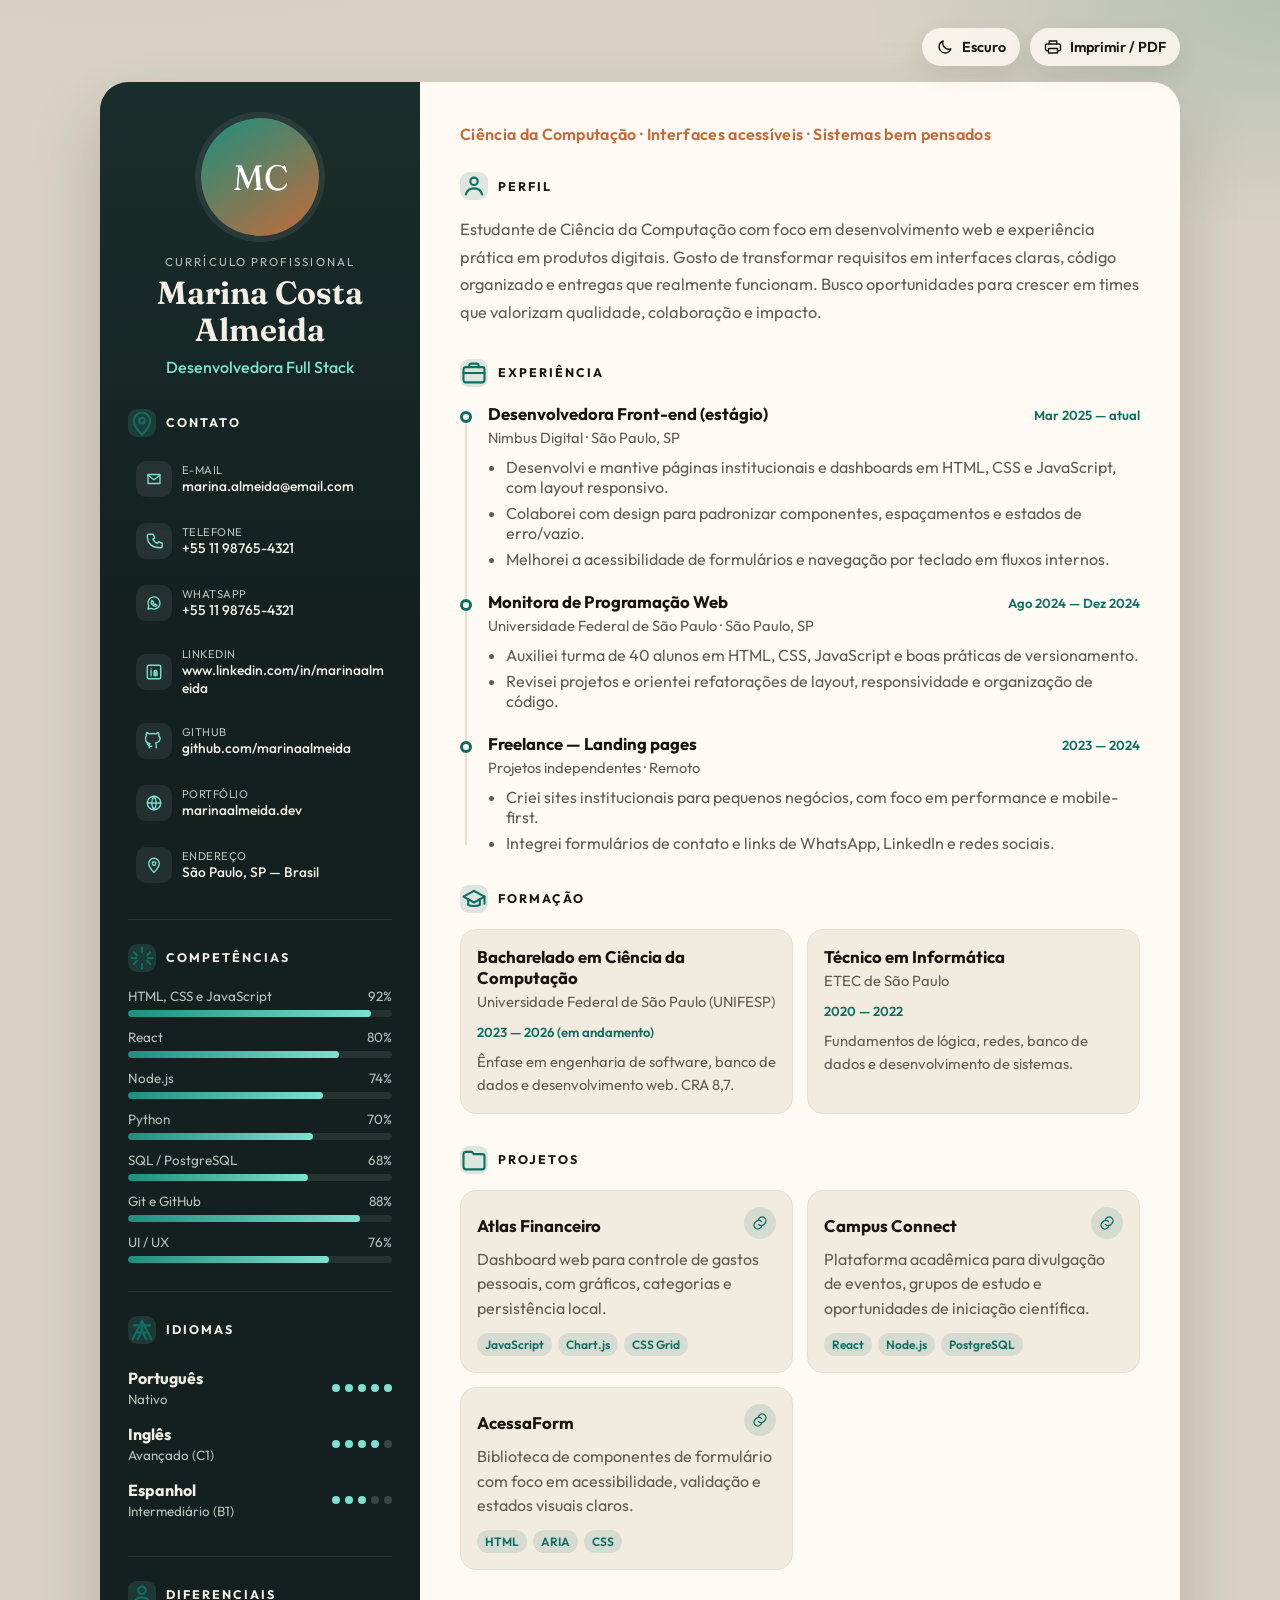
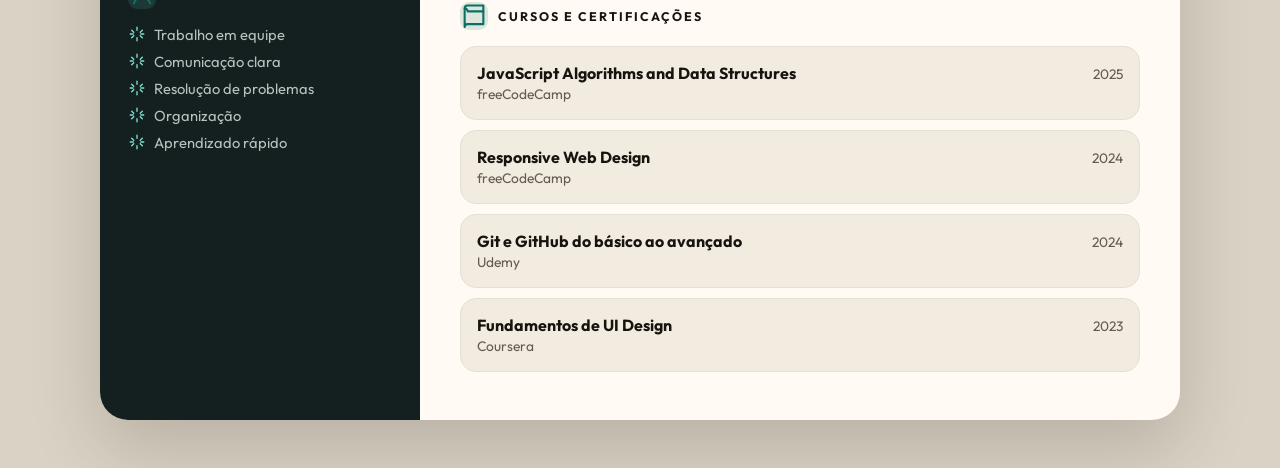
==== commit 7d3430d6: "Fix:teste" ====
--- a/index.html
+++ b/index.html
@@ -1,177 +1,35 @@
 <!DOCTYPE html>
 <html lang="pt-BR">
-<head>
-  <meta charset="UTF-8">
-  <meta name="viewport" content="width=device-width, initial-scale=1.0">
-  <title>Adriano Garcia do Nascimento —Currículo</title>
-  <link rel="stylesheet" href="styles.css">
-  <link rel="preconnect" href="https://fonts.googleapis.com">
-  <link rel="preconnect" href="https://fonts.gstatic.com" crossorigin>
-  <link href="https://fonts.googleapis.com/css2?family=Inter:wght@400;500;600;700;800&family=JetBrains+Mono:wght@400;500;600&display=swap" rel="stylesheet">
-  <link rel="stylesheet" href="https://cdnjs.cloudflare.com/ajax/libs/font-awesome/6.5.1/css/all.min.css">
-</head>
-<body>
-
-  <!-- Ambient background -->
-  <div class="bg-effects" aria-hidden="true">
-    <div class="orb orb--1"></div>
-    <div class="orb orb--2"></div>
-    <div class="orb orb--3"></div>
-    <div class="grid-overlay"></div>
-  </div>
-
-  <!-- Navbar -->
-  <header class="navbar" id="navbar">
-    <div class="navbar__inner">
-      <a href="#inicio" class="navbar__brand">
-        <img src="foto.jpg" alt="" class="navbar__avatar">
-        <span class="navbar__name" id="navName"></span>
-      </a>
-      <nav class="navbar__links" aria-label="Navegação principal">
-        <a href="#sobre" class="nav-link">Perfil</a>
-        <a href="#experiencia" class="nav-link">Experiência</a>
-        <a href="#habilidades" class="nav-link">Habilidades</a>
-        <a href="#projetos" class="nav-link">Projetos</a>
-        <a href="#contato" class="nav-link">Contato</a>
-      </nav>
-      <a href="mailto:adriano.nascimento@gmail.com" class="btn btn-primary btn--sm navbar__cta">
-        <i class="fas fa-envelope"></i> Contato
-      </a>
-      -
-      -
-      <button class="navbar__toggle" id="navToggle" aria-label="Abrir menu" aria-expanded="false">
-        <i class="fas fa-bars"></i>
+  <head>
+    <meta charset="UTF-8" />
+    <meta name="viewport" content="width=device-width, initial-scale=1.0" />
+    <meta name="description" content="Currículo profissional de Marina Costa Almeida, desenvolvedora full stack." />
+    <title>Marinaa Costa Almeida — Currículo</title>
+    <link rel="preconnect" href="https://fonts.googleapis.com" />
+    <link rel="preconnect" href="https://fonts.gstatic.com" crossorigin />
+    <link
+      href="https://fonts.googleapis.com/css2?family=Fraunces:opsz,wght@9..144,500;9..144,650&family=Outfit:wght@300;400;500;600;700&display=swap"
+      rel="stylesheet"
+    />
+    <link rel="stylesheet" href="assets/css/style.css" />
+  </head>
+  <body>
+    <div class="page-tools" role="toolbar" aria-label="Ações do currículo">
+      <button type="button" id="theme-toggle" class="tool-btn">Tema</button>
+      <button type="button" id="print-btn" class="tool-btn">
+        <span class="icon"><svg viewBox="0 0 24 24" aria-hidden="true"><path d="M7 8V4h10v4"/><rect x="6" y="14" width="12" height="6"/><path d="M6 17H4a2 2 0 0 1-2-2v-5a2 2 0 0 1 2-2h16a2 2 0 0 1 2 2v5a2 2 0 0 1-2 2h-2"/></svg></span>
+        <span>Imprimir / PDF</span>
       </button>
     </div>
-    <nav class="navbar__mobile" id="navMobile" aria-label="Menu mobile">
-      <a href="#sobre" class="nav-link">Perfil</a>
-      <a href="#experiencia" class="nav-link">Experiência</a>
-      <a href="#habilidades" class="nav-link">Habilidades</a>
-      <a href="#projetos" class="nav-link">Projetos</a>
-      <a href="#contato" class="nav-link">Contato.</a>
-    </nav>
-  </header>
 
-  <!-- Hero -->
-  <section class="hero-landing" id="inicio">
-    <div class="hero-landing__inner">
-      <div class="hero-landing__photo">
-        <img src="foto.jpg" alt="Adriano Garcia do Nascimento">
-        <span class="badge badge--status"><i class="fas fa-circle"></i> Disponível</span>
-      </div>
-      <div class="hero-landing__content">
-        <p class="label-md hero-eyebrow">// currículo profissional</p>
-        <h1 class="display-lg" id="profileName"></h1>
-        <p class="headline-md hero-title" id="profileHeadline"></p>
-        <p class="label-sm hero-location" id="profileLocation"></p>
-        <p class="body-lg hero-tagline" id="heroTagline"></p>
-        <div class="hero-actions" id="heroActions"></div>
-      </div>
-    </div>
-    <a href="#sobre" class="hero-scroll" aria-label="Rolar para o conteúdo">
-      <i class="fas fa-chevron-down"></i>
-    </a>
-  </section>
+    <main id="cv" class="cv" aria-label="Currículo"></main>
 
-  <!-- Stats -->
-  <section class="stats-bar" aria-label="Destaques">
-    <div class="stats-bar__inner" id="statsBar"></div>
-  </section>
+    <noscript>
+      <p class="noscript">Ative o JavaScript para visualizar o currículo completo.</p>
+    </noscript>
 
-  <main class="page">
-
-    <section class="section-block" id="sobre">
-      <div class="section-header">
-        <p class="label-md section-eyebrow">// sobre</p>
-        <h2 class="headline-lg section-title">Perfil Profissional</h2>
-      </div>
-      <div class="glass-card section">
-        <p class="body-lg profile-text" id="aboutText"></p>
-      </div>
-    </section>
-
-    <section class="section-block" id="experiencia">
-      <div class="section-header">
-        <p class="label-md section-eyebrow">// trajetória</p>
-        <h2 class="headline-lg section-title">Experiência</h2>
-      </div>
-      <div class="timeline" id="experienciaList"></div>
-    </section>
-
-    <section class="section-block" id="habilidades">
-      <div class="section-header">
-        <p class="label-md section-eyebrow">// competências</p>
-        <h2 class="headline-lg section-title">Habilidades & Ferramentas</h2>
-      </div>
-      <div class="skills-grid">
-        <div class="glass-card section">
-          <h3 class="headline-md card-subtitle"><i class="fas fa-server"></i> Habilidades</h3>
-          <div class="badge-group" id="skillsList"></div>
-        </div>
-        <div class="glass-card section">
-          <h3 class="headline-md card-subtitle"><i class="fas fa-toolbox"></i> Ferramentas</h3>
-          <div class="badge-group" id="toolsList"></div>
-        </div>
-        <div class="glass-card section">
-          <h3 class="headline-md card-subtitle"><i class="fas fa-language"></i> Idiomas</h3>
-          <div id="idiomasList"></div>
-        </div>
-        <div class="glass-card section">
-          <h3 class="headline-md card-subtitle"><i class="fas fa-graduation-cap"></i> Formação</h3>
-          <div id="formacaoList"></div>
-        </div>
-      </div>
-    </section>
-
-    <section class="section-block" id="projetos">
-      <div class="section-header">
-        <p class="label-md section-eyebrow">// portfólio</p>
-        <h2 class="headline-lg section-title">Cases e Projetos</h2>
-      </div>
-      <div class="projects-grid" id="projetosList"></div>
-    </section>
-
-    <section class="section-block cta-section" id="contato">
-      <div class="glass-card cta-card">
-        <div class="cta-card__content">
-          <p class="label-md section-eyebrow">// vamos conversar</p>
-          <h2 class="headline-lg">Pronto para o próximo desafio</h2>
-          <p class="body-md">Entre em contato para discutir oportunidades em infraestrutura de TI, liderança de projetos e transformação tecnológica.</p>
-        </div>
-        <ul class="contact-list" id="contatoList"></ul>
-      </div>
-    </section>
-
-  </main>
-
-  <footer class="footer">
-    <p class="label-sm">&copy; <span id="currentYear"></span> <span id="footerName"></span></p>
-  </footer>
-
-  <!-- Mobile bottom nav -->
-  <nav class="bottom-nav" aria-label="Navegação mobile">
-    <a href="#inicio" class="bottom-nav__item" data-section="inicio">
-      <i class="fas fa-home"></i>
-      <span>Início</span>
-    </a>
-    <a href="#experiencia" class="bottom-nav__item" data-section="experiencia">
-      <i class="fas fa-briefcase"></i>
-      <span>Exp.</span>
-    </a>
-    <a href="#habilidades" class="bottom-nav__item" data-section="habilidades">
-      <i class="fas fa-code"></i>
-      <span>Skills</span>
-    </a>
-    <a href="#projetos" class="bottom-nav__item" data-section="projetos">
-      <i class="fas fa-folder-open"></i>
-      <span>Cases</span>
-    </a>
-    <a href="#contato" class="bottom-nav__item" data-section="contato">
-      <i class="fas fa-envelope"></i>
-      <span>Contato</span>
-    </a>
-  </nav>
-
-  <script src="script.js"></script>
-</body>
+    <script src="assets/js/data.js"></script>
+    <script src="assets/js/icons.js"></script>
+    <script src="assets/js/app.js"></script>
+  </body>
 </html>
--- a/assets/css/style.css
+++ b/assets/css/style.css
@@ -0,0 +1,619 @@
+:root {
+  --bg: #d9d2c5;
+  --paper: #fffaf3;
+  --ink: #171410;
+  --muted: #615b54;
+  --line: #e6dfd3;
+  --accent: #0f6e62;
+  --accent-2: #c46a3a;
+  --sidebar: #13201f;
+  --sidebar-ink: #f3eee6;
+  --sidebar-muted: #b7c2bd;
+  --chip: #efe8dc;
+  --shadow: 0 28px 70px rgba(40, 28, 16, 0.18);
+  --radius: 28px;
+  --font: "Outfit", system-ui, sans-serif;
+  --serif: "Fraunces", Georgia, serif;
+}
+
+[data-theme="dark"] {
+  --bg: #0d1110;
+  --paper: #151b1a;
+  --ink: #f4efe7;
+  --muted: #b3b8b4;
+  --line: #2a3331;
+  --accent: #5fd0bf;
+  --accent-2: #e08b5e;
+  --sidebar: #0b1211;
+  --sidebar-ink: #f4efe7;
+  --sidebar-muted: #a9b6b1;
+  --chip: #22302d;
+  --shadow: 0 28px 70px rgba(0, 0, 0, 0.45);
+}
+
+*,
+*::before,
+*::after {
+  box-sizing: border-box;
+}
+
+html {
+  scroll-behavior: smooth;
+}
+
+body {
+  margin: 0;
+  min-height: 100vh;
+  font-family: var(--font);
+  color: var(--ink);
+  background:
+    radial-gradient(1200px 500px at 10% -10%, rgba(196, 106, 58, 0.16), transparent 50%),
+    radial-gradient(900px 500px at 100% 0%, rgba(15, 110, 98, 0.18), transparent 46%),
+    var(--bg);
+  padding: 28px 16px 48px;
+}
+
+.page-tools {
+  width: min(1080px, 100%);
+  margin: 0 auto 16px;
+  display: flex;
+  justify-content: flex-end;
+  gap: 10px;
+}
+
+.tool-btn {
+  display: inline-flex;
+  align-items: center;
+  gap: 8px;
+  border: 0;
+  border-radius: 999px;
+  padding: 10px 14px;
+  background: rgba(255, 250, 243, 0.82);
+  color: #171410;
+  font: 600 0.9rem var(--font);
+  cursor: pointer;
+  box-shadow: 0 8px 24px rgba(23, 20, 16, 0.08);
+}
+
+[data-theme="dark"] .tool-btn {
+  background: rgba(21, 27, 26, 0.9);
+  color: #f4efe7;
+}
+
+.tool-btn:hover,
+.tool-btn:focus-visible {
+  outline: 2px solid var(--accent);
+  outline-offset: 2px;
+}
+
+.cv {
+  width: min(1080px, 100%);
+  margin: 0 auto;
+  display: grid;
+  grid-template-columns: 320px 1fr;
+  background: var(--paper);
+  border-radius: var(--radius);
+  overflow: hidden;
+  box-shadow: var(--shadow);
+  min-height: 1100px;
+}
+
+.icon {
+  width: 18px;
+  height: 18px;
+  display: inline-flex;
+  flex-shrink: 0;
+}
+
+.icon svg {
+  width: 100%;
+  height: 100%;
+  fill: none;
+  stroke: currentColor;
+  stroke-width: 1.8;
+  stroke-linecap: round;
+  stroke-linejoin: round;
+}
+
+.sidebar {
+  background:
+    linear-gradient(180deg, rgba(95, 208, 191, 0.08), transparent 28%),
+    var(--sidebar);
+  color: var(--sidebar-ink);
+  padding: 36px 28px 40px;
+}
+
+.sidebar h2,
+.main h2 {
+  display: flex;
+  align-items: center;
+  gap: 10px;
+  margin: 0 0 16px;
+  font-size: 0.78rem;
+  letter-spacing: 0.16em;
+  text-transform: uppercase;
+}
+
+.sidebar h2 .icon,
+.main h2 .icon {
+  width: 28px;
+  height: 28px;
+  border-radius: 9px;
+  display: grid;
+  place-items: center;
+  background: rgba(95, 208, 191, 0.14);
+  color: var(--accent);
+}
+
+.main h2 .icon {
+  background: color-mix(in srgb, var(--accent) 14%, transparent);
+}
+
+.identity {
+  text-align: center;
+  margin-bottom: 32px;
+}
+
+.avatar {
+  width: 118px;
+  height: 118px;
+  margin: 0 auto 18px;
+  border-radius: 50%;
+  overflow: hidden;
+  display: grid;
+  place-items: center;
+  background: linear-gradient(145deg, #1d8f7f, #c46a3a);
+  box-shadow: 0 0 0 6px rgba(243, 238, 230, 0.08);
+}
+
+.avatar-img {
+  width: 100%;
+  height: 100%;
+  object-fit: cover;
+}
+
+.avatar-initials {
+  font-family: var(--serif);
+  font-size: 2.2rem;
+  color: white;
+}
+
+.eyebrow {
+  margin: 0 0 6px;
+  color: var(--sidebar-muted);
+  font-size: 0.72rem;
+  letter-spacing: 0.18em;
+  text-transform: uppercase;
+}
+
+.identity h1 {
+  margin: 0;
+  font-family: var(--serif);
+  font-size: 2rem;
+  line-height: 1.15;
+  font-weight: 650;
+}
+
+.role {
+  margin: 8px 0 0;
+  color: #7fe0d0;
+  font-weight: 500;
+}
+
+.sidebar section + section {
+  margin-top: 28px;
+  padding-top: 24px;
+  border-top: 1px solid rgba(243, 238, 230, 0.1);
+}
+
+.contact-list {
+  display: grid;
+  gap: 10px;
+}
+
+.contact-item {
+  display: grid;
+  grid-template-columns: 36px 1fr;
+  gap: 10px;
+  align-items: center;
+  color: inherit;
+  text-decoration: none;
+  padding: 8px;
+  border-radius: 12px;
+}
+
+.contact-item:hover,
+.contact-item:focus-visible {
+  background: rgba(255, 255, 255, 0.06);
+}
+
+.contact-item.is-static {
+  cursor: default;
+}
+
+.contact-icon {
+  width: 36px;
+  height: 36px;
+  border-radius: 10px;
+  display: grid;
+  place-items: center;
+  background: rgba(255, 255, 255, 0.07);
+  color: #7fe0d0;
+}
+
+.contact-copy {
+  display: grid;
+  min-width: 0;
+}
+
+.contact-copy small {
+  color: var(--sidebar-muted);
+  font-size: 0.7rem;
+  letter-spacing: 0.04em;
+  text-transform: uppercase;
+}
+
+.contact-copy strong {
+  font-size: 0.86rem;
+  font-weight: 500;
+  overflow-wrap: anywhere;
+}
+
+.skill + .skill {
+  margin-top: 12px;
+}
+
+.skill-meta {
+  display: flex;
+  justify-content: space-between;
+  font-size: 0.84rem;
+  margin-bottom: 6px;
+  color: var(--sidebar-muted);
+}
+
+.skill-bar {
+  height: 7px;
+  border-radius: 99px;
+  background: rgba(255, 255, 255, 0.08);
+  overflow: hidden;
+}
+
+.skill-bar span {
+  display: block;
+  height: 100%;
+  width: 0;
+  border-radius: inherit;
+  background: linear-gradient(90deg, #1d8f7f, #7fe0d0);
+  transition: width 0.9s ease;
+}
+
+.sidebar.is-ready .skill-bar span {
+  width: var(--level);
+}
+
+.language {
+  display: flex;
+  justify-content: space-between;
+  gap: 12px;
+  align-items: center;
+  padding: 8px 0;
+}
+
+.language strong,
+.course-item strong {
+  display: block;
+}
+
+.language small {
+  color: var(--sidebar-muted);
+}
+
+.dots {
+  display: flex;
+  gap: 5px;
+}
+
+.dots i {
+  width: 8px;
+  height: 8px;
+  border-radius: 50%;
+  background: rgba(255, 255, 255, 0.16);
+}
+
+.dots i.on {
+  background: #7fe0d0;
+}
+
+.strengths {
+  list-style: none;
+  margin: 0;
+  padding: 0;
+  display: grid;
+  gap: 8px;
+}
+
+.strengths li {
+  display: flex;
+  align-items: center;
+  gap: 8px;
+  color: var(--sidebar-muted);
+  font-size: 0.92rem;
+}
+
+.strengths .icon {
+  color: #7fe0d0;
+}
+
+.main {
+  padding: 42px 40px 48px;
+}
+
+.lead {
+  margin: 0 0 28px;
+  color: var(--accent-2);
+  font-weight: 600;
+  letter-spacing: 0.02em;
+}
+
+.about {
+  margin: 0;
+  color: var(--muted);
+  line-height: 1.7;
+  font-size: 1.02rem;
+}
+
+.main section + section {
+  margin-top: 32px;
+}
+
+.timeline {
+  position: relative;
+  display: grid;
+  gap: 22px;
+}
+
+.timeline::before {
+  content: "";
+  position: absolute;
+  left: 5px;
+  top: 8px;
+  bottom: 8px;
+  width: 2px;
+  background: var(--line);
+}
+
+.timeline-item {
+  position: relative;
+  padding-left: 28px;
+}
+
+.timeline-dot {
+  position: absolute;
+  left: 0;
+  top: 8px;
+  width: 12px;
+  height: 12px;
+  border-radius: 50%;
+  background: var(--paper);
+  border: 3px solid var(--accent);
+}
+
+.timeline-item header,
+.project-card header,
+.course-item {
+  display: flex;
+  justify-content: space-between;
+  gap: 12px;
+  align-items: baseline;
+}
+
+.timeline-item h3,
+.edu-card h3,
+.project-card h3 {
+  margin: 0;
+  font-size: 1.05rem;
+}
+
+.period {
+  color: var(--accent);
+  font-size: 0.82rem;
+  font-weight: 600;
+  white-space: nowrap;
+}
+
+.place {
+  margin: 4px 0 10px;
+  color: var(--muted);
+  font-size: 0.92rem;
+}
+
+.timeline-item ul {
+  margin: 0;
+  padding-left: 18px;
+  color: var(--muted);
+  display: grid;
+  gap: 6px;
+}
+
+.edu-grid,
+.project-grid {
+  display: grid;
+  grid-template-columns: 1fr 1fr;
+  gap: 14px;
+}
+
+.edu-card,
+.project-card,
+.course-item {
+  background: color-mix(in srgb, var(--chip) 80%, transparent);
+  border: 1px solid var(--line);
+  border-radius: 16px;
+  padding: 16px;
+}
+
+.edu-card p:last-child {
+  margin: 10px 0 0;
+  color: var(--muted);
+  font-size: 0.92rem;
+  line-height: 1.55;
+}
+
+.project-card p {
+  color: var(--muted);
+  line-height: 1.55;
+  margin: 8px 0 12px;
+}
+
+.project-card a {
+  color: var(--accent);
+  display: grid;
+  place-items: center;
+  width: 32px;
+  height: 32px;
+  border-radius: 50%;
+  background: color-mix(in srgb, var(--accent) 12%, transparent);
+}
+
+.tags {
+  list-style: none;
+  display: flex;
+  flex-wrap: wrap;
+  gap: 6px;
+  margin: 0;
+  padding: 0;
+}
+
+.tags li {
+  font-size: 0.75rem;
+  font-weight: 600;
+  padding: 4px 8px;
+  border-radius: 999px;
+  background: color-mix(in srgb, var(--accent) 12%, transparent);
+  color: var(--accent);
+}
+
+.courses {
+  list-style: none;
+  margin: 0;
+  padding: 0;
+  display: grid;
+  gap: 10px;
+}
+
+.course-item span,
+.course-item time {
+  color: var(--muted);
+  font-size: 0.86rem;
+}
+
+.reveal {
+  opacity: 0;
+  transform: translateY(10px);
+  animation: none;
+}
+
+.reveal.is-visible {
+  opacity: 1;
+  transform: none;
+  transition: opacity 0.45s ease, transform 0.45s ease;
+}
+
+.noscript {
+  text-align: center;
+  color: var(--ink);
+}
+
+@media (max-width: 900px) {
+  .cv {
+    grid-template-columns: 1fr;
+  }
+
+  .edu-grid,
+  .project-grid {
+    grid-template-columns: 1fr;
+  }
+
+  .main {
+    padding: 28px 22px 36px;
+  }
+
+  .identity h1 {
+    font-size: 1.7rem;
+  }
+
+  .timeline-item header,
+  .course-item {
+    flex-direction: column;
+    align-items: flex-start;
+  }
+}
+
+@media (max-width: 560px) {
+  body {
+    padding: 12px 10px 28px;
+  }
+
+  .cv {
+    border-radius: 18px;
+  }
+
+  .contact-copy strong {
+    font-size: 0.8rem;
+  }
+}
+
+@media (prefers-reduced-motion: reduce) {
+  html {
+    scroll-behavior: auto;
+  }
+
+  .reveal,
+  .reveal.is-visible {
+    opacity: 1;
+    transform: none;
+    transition: none;
+  }
+}
+
+@media print {
+  body {
+    background: white;
+    padding: 0;
+  }
+
+  .page-tools,
+  .noscript {
+    display: none !important;
+  }
+
+  .cv {
+    width: 100%;
+    min-height: auto;
+    border-radius: 0;
+    box-shadow: none;
+    grid-template-columns: 260px 1fr;
+  }
+
+  .sidebar,
+  .edu-card,
+  .project-card,
+  .course-item,
+  .skill-bar span {
+    print-color-adjust: exact;
+    -webkit-print-color-adjust: exact;
+  }
+
+  .reveal {
+    opacity: 1;
+    transform: none;
+  }
+
+  a {
+    text-decoration: none;
+  }
+
+  @page {
+    size: A4;
+    margin: 10mm;
+  }
+}
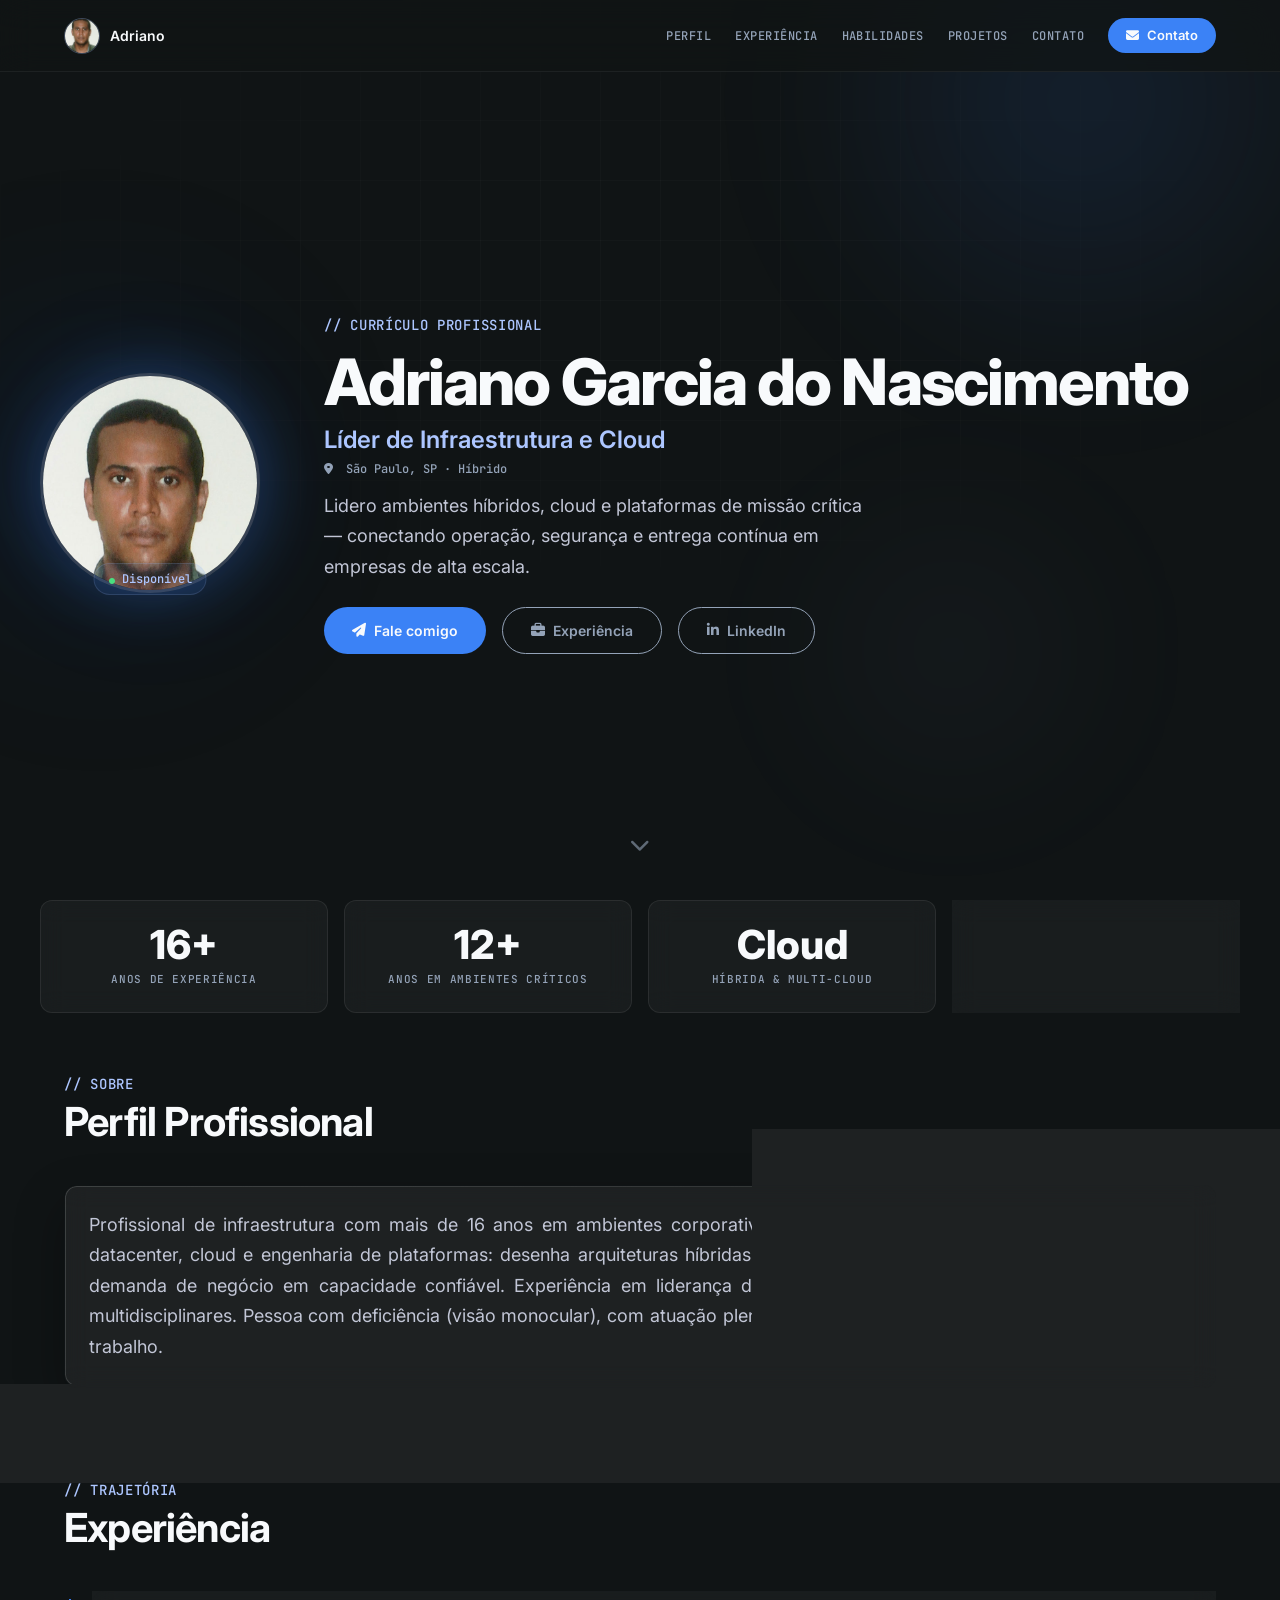
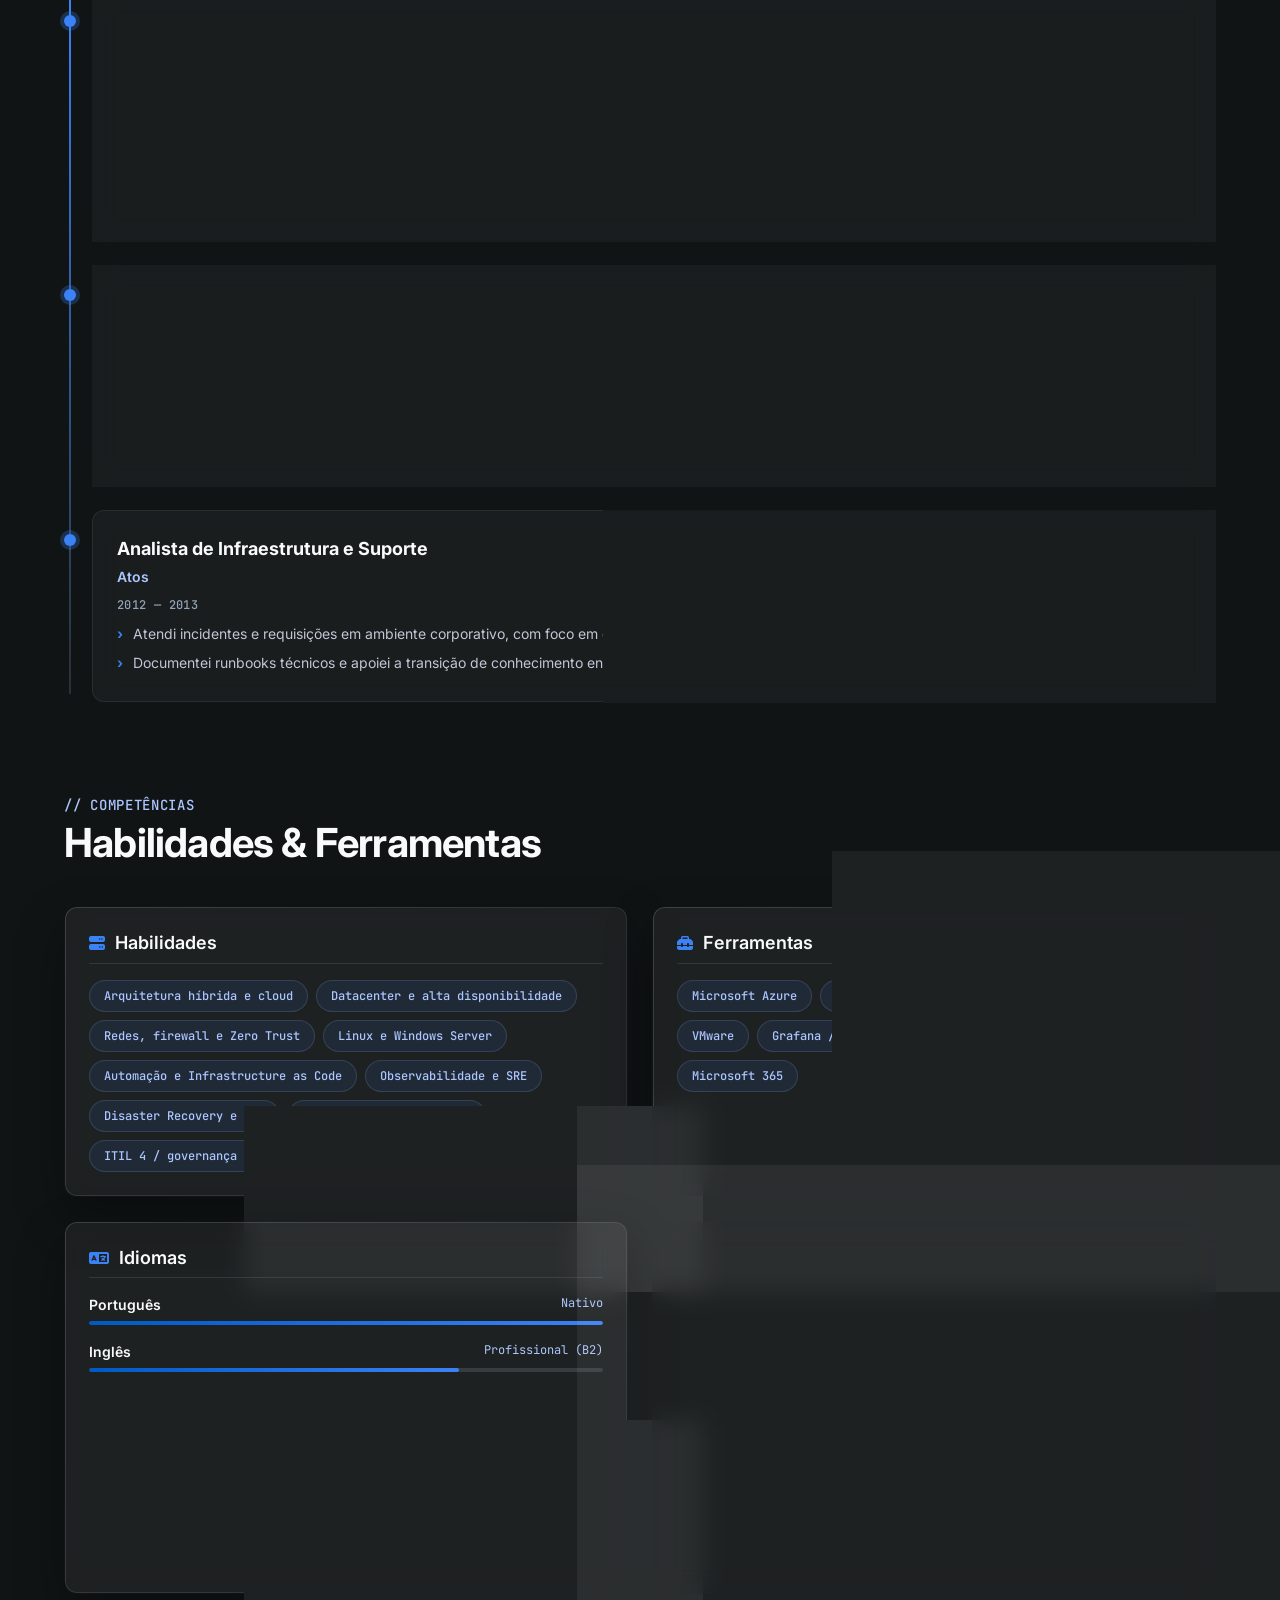
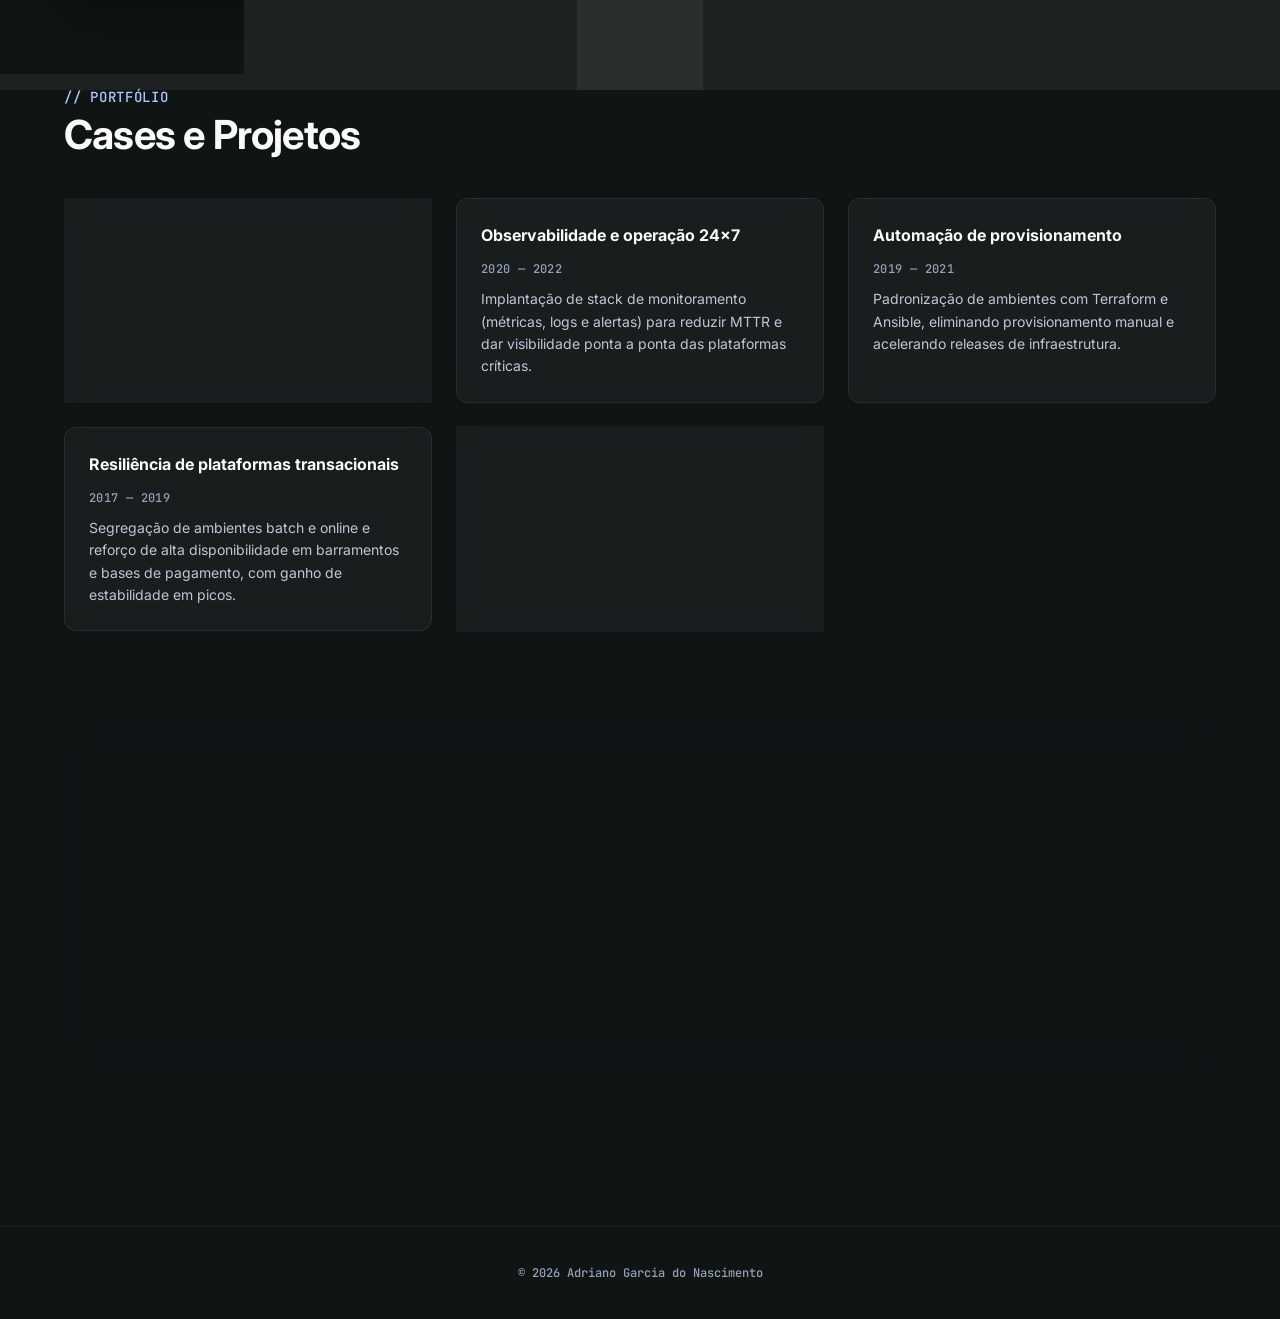
==== commit 6f25482e: "fix:atualização de correção de nome e  mudanã para tom mais conteporaneo" ====
--- a/index.html
+++ b/index.html
@@ -1,35 +1,175 @@
 <!DOCTYPE html>
 <html lang="pt-BR">
-  <head>
-    <meta charset="UTF-8" />
-    <meta name="viewport" content="width=device-width, initial-scale=1.0" />
-    <meta name="description" content="Currículo profissional de Marina Costa Almeida, desenvolvedora full stack." />
-    <title>Marinaa Costa Almeida — Currículo</title>
-    <link rel="preconnect" href="https://fonts.googleapis.com" />
-    <link rel="preconnect" href="https://fonts.gstatic.com" crossorigin />
-    <link
-      href="https://fonts.googleapis.com/css2?family=Fraunces:opsz,wght@9..144,500;9..144,650&family=Outfit:wght@300;400;500;600;700&display=swap"
-      rel="stylesheet"
-    />
-    <link rel="stylesheet" href="assets/css/style.css" />
-  </head>
-  <body>
-    <div class="page-tools" role="toolbar" aria-label="Ações do currículo">
-      <button type="button" id="theme-toggle" class="tool-btn">Tema</button>
-      <button type="button" id="print-btn" class="tool-btn">
-        <span class="icon"><svg viewBox="0 0 24 24" aria-hidden="true"><path d="M7 8V4h10v4"/><rect x="6" y="14" width="12" height="6"/><path d="M6 17H4a2 2 0 0 1-2-2v-5a2 2 0 0 1 2-2h16a2 2 0 0 1 2 2v5a2 2 0 0 1-2 2h-2"/></svg></span>
-        <span>Imprimir / PDF</span>
+<head>
+  <meta charset="UTF-8">
+  <meta name="viewport" content="width=device-width, initial-scale=1.0">
+  <title>Adriano Garcia do Nascimento — Currículo</title>
+  <link rel="stylesheet" href="styles.css">
+  <link rel="preconnect" href="https://fonts.googleapis.com">
+  <link rel="preconnect" href="https://fonts.gstatic.com" crossorigin>
+  <link href="https://fonts.googleapis.com/css2?family=Inter:wght@400;500;600;700;800&family=JetBrains+Mono:wght@400;500;600&display=swap" rel="stylesheet">
+  <link rel="stylesheet" href="https://cdnjs.cloudflare.com/ajax/libs/font-awesome/6.5.1/css/all.min.css">
+</head>
+<body>
+
+  <!-- Ambient background -->
+  <div class="bg-effects" aria-hidden="true">
+    <div class="orb orb--1"></div>
+    <div class="orb orb--2"></div>
+    <div class="orb orb--3"></div>
+    <div class="grid-overlay"></div>
+  </div>
+
+  <!-- Navbar -->
+  <header class="navbar" id="navbar">
+    <div class="navbar__inner">
+      <a href="#inicio" class="navbar__brand">
+        <img src="foto.jpg" alt="" class="navbar__avatar">
+        <span class="navbar__name" id="navName"></span>
+      </a>
+      <nav class="navbar__links" aria-label="Navegação principal">
+        <a href="#sobre" class="nav-link">Perfil</a>
+        <a href="#experiencia" class="nav-link">Experiência</a>
+        <a href="#habilidades" class="nav-link">Habilidades</a>
+        <a href="#projetos" class="nav-link">Projetos</a>
+        <a href="#contato" class="nav-link">Contato</a>
+      </nav>
+      <a href="mailto:adriano.nascimento@gmail.com" class="btn btn-primary btn--sm navbar__cta">
+        <i class="fas fa-envelope"></i> Contato
+      </a>
+      <button class="navbar__toggle" id="navToggle" aria-label="Abrir menu" aria-expanded="false">
+        <i class="fas fa-bars"></i>
       </button>
     </div>
+    <nav class="navbar__mobile" id="navMobile" aria-label="Menu mobile">
+      <a href="#sobre" class="nav-link">Perfil</a>
+      <a href="#experiencia" class="nav-link">Experiência</a>
+      <a href="#habilidades" class="nav-link">Habilidades</a>
+      <a href="#projetos" class="nav-link">Projetos</a>
+      <a href="#contato" class="nav-link">Contato</a>
+    </nav>
+  </header>
 
-    <main id="cv" class="cv" aria-label="Currículo"></main>
+  <!-- Hero -->
+  <section class="hero-landing" id="inicio">
+    <div class="hero-landing__inner">
+      <div class="hero-landing__photo">
+        <img src="foto.jpg" alt="Adriano Garcia do Nascimento">
+        <span class="badge badge--status"><i class="fas fa-circle"></i> Disponível</span>
+      </div>
+      <div class="hero-landing__content">
+        <p class="label-md hero-eyebrow">// currículo profissional</p>
+        <h1 class="display-lg" id="profileName"></h1>
+        <p class="headline-md hero-title" id="profileHeadline"></p>
+        <p class="label-sm hero-location" id="profileLocation"></p>
+        <p class="body-lg hero-tagline" id="heroTagline"></p>
+        <div class="hero-actions" id="heroActions"></div>
+      </div>
+    </div>
+    <a href="#sobre" class="hero-scroll" aria-label="Rolar para o conteúdo">
+      <i class="fas fa-chevron-down"></i>
+    </a>
+  </section>
 
-    <noscript>
-      <p class="noscript">Ative o JavaScript para visualizar o currículo completo.</p>
-    </noscript>
+  <!-- Stats -->
+  <section class="stats-bar" aria-label="Destaques">
+    <div class="stats-bar__inner" id="statsBar"></div>
+  </section>
 
-    <script src="assets/js/data.js"></script>
-    <script src="assets/js/icons.js"></script>
-    <script src="assets/js/app.js"></script>
-  </body>
+  <main class="page">
+
+    <section class="section-block" id="sobre">
+      <div class="section-header">
+        <p class="label-md section-eyebrow">// sobre</p>
+        <h2 class="headline-lg section-title">Perfil Profissional</h2>
+      </div>
+      <div class="glass-card section">
+        <p class="body-lg profile-text" id="aboutText"></p>
+      </div>
+    </section>
+
+    <section class="section-block" id="experiencia">
+      <div class="section-header">
+        <p class="label-md section-eyebrow">// trajetória</p>
+        <h2 class="headline-lg section-title">Experiência</h2>
+      </div>
+      <div class="timeline" id="experienciaList"></div>
+    </section>
+
+    <section class="section-block" id="habilidades">
+      <div class="section-header">
+        <p class="label-md section-eyebrow">// competências</p>
+        <h2 class="headline-lg section-title">Habilidades & Ferramentas</h2>
+      </div>
+      <div class="skills-grid">
+        <div class="glass-card section">
+          <h3 class="headline-md card-subtitle"><i class="fas fa-server"></i> Habilidades</h3>
+          <div class="badge-group" id="skillsList"></div>
+        </div>
+        <div class="glass-card section">
+          <h3 class="headline-md card-subtitle"><i class="fas fa-toolbox"></i> Ferramentas</h3>
+          <div class="badge-group" id="toolsList"></div>
+        </div>
+        <div class="glass-card section">
+          <h3 class="headline-md card-subtitle"><i class="fas fa-language"></i> Idiomas</h3>
+          <div id="idiomasList"></div>
+        </div>
+        <div class="glass-card section">
+          <h3 class="headline-md card-subtitle"><i class="fas fa-graduation-cap"></i> Formação</h3>
+          <div id="formacaoList"></div>
+        </div>
+      </div>
+    </section>
+
+    <section class="section-block" id="projetos">
+      <div class="section-header">
+        <p class="label-md section-eyebrow">// portfólio</p>
+        <h2 class="headline-lg section-title">Cases e Projetos</h2>
+      </div>
+      <div class="projects-grid" id="projetosList"></div>
+    </section>
+
+    <section class="section-block cta-section" id="contato">
+      <div class="glass-card cta-card">
+        <div class="cta-card__content">
+          <p class="label-md section-eyebrow">// vamos conversar</p>
+          <h2 class="headline-lg">Vamos construir o próximo capítulo</h2>
+          <p class="body-md">Aberto a conversas sobre infraestrutura híbrida, cloud, liderança técnica e transformação de plataformas.</p>
+        </div>
+        <ul class="contact-list" id="contatoList"></ul>
+      </div>
+    </section>
+
+  </main>
+
+  <footer class="footer">
+    <p class="label-sm">&copy; <span id="currentYear"></span> <span id="footerName"></span></p>
+  </footer>
+
+  <!-- Mobile bottom nav -->
+  <nav class="bottom-nav" aria-label="Navegação mobile">
+    <a href="#inicio" class="bottom-nav__item" data-section="inicio">
+      <i class="fas fa-home"></i>
+      <span>Início</span>
+    </a>
+    <a href="#experiencia" class="bottom-nav__item" data-section="experiencia">
+      <i class="fas fa-briefcase"></i>
+      <span>Exp.</span>
+    </a>
+    <a href="#habilidades" class="bottom-nav__item" data-section="habilidades">
+      <i class="fas fa-code"></i>
+      <span>Skills</span>
+    </a>
+    <a href="#projetos" class="bottom-nav__item" data-section="projetos">
+      <i class="fas fa-folder-open"></i>
+      <span>Cases</span>
+    </a>
+    <a href="#contato" class="bottom-nav__item" data-section="contato">
+      <i class="fas fa-envelope"></i>
+      <span>Contato</span>
+    </a>
+  </nav>
+
+  <script src="script.js"></script>
+</body>
 </html>
--- a/styles.css
+++ b/styles.css
@@ -0,0 +1,1099 @@
+/* ===== Cyber-Professional Landing Page — DESIGN.md ===== */
+:root {
+  --background: #101415;
+  --on-background: #e0e3e5;
+  --surface: #101415;
+  --surface-container: #1d2022;
+  --surface-container-high: #272a2c;
+  --surface-container-highest: #323537;
+  --on-surface: #e0e3e5;
+  --on-surface-variant: #c2c6d6;
+  --outline: #8c909f;
+  --outline-variant: #424754;
+  --primary: #adc6ff;
+  --on-primary: #002e6a;
+  --primary-container: #4d8eff;
+  --inverse-primary: #005ac2;
+  --electric-blue: #3b82f6;
+  --silver: #94a3b8;
+  --off-white: #f8fafc;
+
+  --font-sans: 'Inter', system-ui, sans-serif;
+  --font-mono: 'JetBrains Mono', monospace;
+
+  --space-xs: 8px;
+  --space-sm: 16px;
+  --space-md: 24px;
+  --space-lg: 40px;
+  --space-xl: 64px;
+  --space-2xl: 96px;
+  --gutter: 24px;
+  --margin: 32px;
+
+  --radius-sm: 0.25rem;
+  --radius: 0.5rem;
+  --radius-md: 0.75rem;
+  --radius-lg: 1rem;
+  --radius-xl: 1.5rem;
+  --radius-full: 9999px;
+
+  --page-max: 1200px;
+  --navbar-h: 72px;
+}
+
+*, *::before, *::after {
+  margin: 0;
+  padding: 0;
+  box-sizing: border-box;
+}
+
+html {
+  scroll-behavior: smooth;
+  scroll-padding-top: calc(var(--navbar-h) + 16px);
+}
+
+body {
+  font-family: var(--font-sans);
+  background: var(--background);
+  color: var(--on-surface);
+  font-size: 16px;
+  line-height: 1.5;
+  min-height: 100vh;
+  -webkit-font-smoothing: antialiased;
+  overflow-x: hidden;
+}
+
+a {
+  color: var(--primary);
+  text-decoration: none;
+  transition: color 0.2s;
+}
+
+a:hover {
+  color: var(--off-white);
+}
+
+/* ===== Typography ===== */
+.display-lg {
+  font-size: clamp(36px, 6vw, 64px);
+  font-weight: 800;
+  line-height: 1.05;
+  letter-spacing: -0.03em;
+  color: var(--off-white);
+}
+
+.headline-lg {
+  font-size: clamp(28px, 4vw, 40px);
+  font-weight: 700;
+  line-height: 1.15;
+  letter-spacing: -0.02em;
+  color: var(--off-white);
+}
+
+.headline-md {
+  font-size: 24px;
+  font-weight: 600;
+  line-height: 1.3;
+  color: var(--off-white);
+}
+
+.body-lg {
+  font-size: 18px;
+  font-weight: 400;
+  line-height: 1.7;
+  color: var(--on-surface-variant);
+}
+
+.body-md {
+  font-size: 16px;
+  font-weight: 400;
+  line-height: 1.6;
+  color: var(--on-surface-variant);
+}
+
+.label-md {
+  font-family: var(--font-mono);
+  font-size: 14px;
+  font-weight: 500;
+  line-height: 1;
+  letter-spacing: 0.05em;
+  color: var(--primary);
+  text-transform: uppercase;
+}
+
+.label-sm {
+  font-family: var(--font-mono);
+  font-size: 12px;
+  font-weight: 500;
+  line-height: 1;
+  color: var(--silver);
+}
+
+/* ===== Background effects ===== */
+.bg-effects {
+  position: fixed;
+  inset: 0;
+  z-index: 0;
+  pointer-events: none;
+  overflow: hidden;
+}
+
+.orb {
+  position: absolute;
+  border-radius: 50%;
+  filter: blur(80px);
+  opacity: 0.35;
+}
+
+.orb--1 {
+  width: 600px;
+  height: 600px;
+  background: radial-gradient(circle, rgba(59, 130, 246, 0.4), transparent 70%);
+  top: -200px;
+  right: -100px;
+}
+
+.orb--2 {
+  width: 500px;
+  height: 500px;
+  background: radial-gradient(circle, rgba(0, 90, 194, 0.3), transparent 70%);
+  bottom: 20%;
+  left: -150px;
+}
+
+.orb--3 {
+  width: 400px;
+  height: 400px;
+  background: radial-gradient(circle, rgba(173, 198, 255, 0.15), transparent 70%);
+  top: 50%;
+  right: 10%;
+}
+
+.grid-overlay {
+  position: absolute;
+  inset: 0;
+  background-image:
+    linear-gradient(rgba(255, 255, 255, 0.02) 1px, transparent 1px),
+    linear-gradient(90deg, rgba(255, 255, 255, 0.02) 1px, transparent 1px);
+  background-size: 60px 60px;
+  mask-image: radial-gradient(ellipse 80% 60% at 50% 30%, black 20%, transparent 70%);
+}
+
+/* ===== Navbar ===== */
+.navbar {
+  position: fixed;
+  top: 0;
+  left: 0;
+  right: 0;
+  z-index: 100;
+  height: var(--navbar-h);
+  background: rgba(16, 20, 21, 0.75);
+  backdrop-filter: blur(16px);
+  -webkit-backdrop-filter: blur(16px);
+  border-bottom: 1px solid rgba(255, 255, 255, 0.06);
+  transition: background 0.3s, box-shadow 0.3s;
+}
+
+.navbar--scrolled {
+  background: rgba(16, 20, 21, 0.92);
+  box-shadow: 0 8px 32px rgba(0, 0, 0, 0.4);
+}
+
+.navbar__inner {
+  max-width: var(--page-max);
+  margin: 0 auto;
+  height: 100%;
+  padding: 0 var(--gutter);
+  display: flex;
+  align-items: center;
+  gap: var(--space-md);
+}
+
+.navbar__brand {
+  display: flex;
+  align-items: center;
+  gap: 10px;
+  color: var(--off-white);
+  flex-shrink: 0;
+}
+
+.navbar__brand:hover {
+  color: var(--primary);
+}
+
+.navbar__avatar {
+  width: 36px;
+  height: 36px;
+  border-radius: var(--radius-full);
+  object-fit: cover;
+  border: 1px solid rgba(173, 198, 255, 0.3);
+}
+
+.navbar__name {
+  font-size: 14px;
+  font-weight: 600;
+  white-space: nowrap;
+  overflow: hidden;
+  text-overflow: ellipsis;
+  max-width: 180px;
+}
+
+.navbar__links {
+  display: flex;
+  align-items: center;
+  gap: var(--space-md);
+  margin-left: auto;
+}
+
+.nav-link {
+  font-family: var(--font-mono);
+  font-size: 12px;
+  font-weight: 500;
+  letter-spacing: 0.04em;
+  text-transform: uppercase;
+  color: var(--silver);
+  transition: color 0.2s;
+  position: relative;
+}
+
+.nav-link::after {
+  content: '';
+  position: absolute;
+  bottom: -4px;
+  left: 0;
+  width: 0;
+  height: 2px;
+  background: var(--electric-blue);
+  transition: width 0.25s;
+}
+
+.nav-link:hover,
+.nav-link--active {
+  color: var(--primary);
+}
+
+.nav-link--active::after {
+  width: 100%;
+}
+
+.navbar__cta {
+  flex-shrink: 0;
+}
+
+.navbar__toggle {
+  display: none;
+  background: none;
+  border: none;
+  color: var(--on-surface);
+  font-size: 20px;
+  cursor: pointer;
+  padding: 8px;
+  margin-left: auto;
+}
+
+.navbar__mobile {
+  display: none;
+  flex-direction: column;
+  gap: var(--space-xs);
+  padding: var(--space-sm) var(--gutter) var(--space-md);
+  background: rgba(16, 20, 21, 0.95);
+  border-bottom: 1px solid rgba(255, 255, 255, 0.06);
+}
+
+.navbar__mobile--open {
+  display: flex;
+}
+
+/* ===== Hero landing ===== */
+.hero-landing {
+  position: relative;
+  z-index: 1;
+  min-height: 100vh;
+  display: flex;
+  align-items: center;
+  justify-content: center;
+  padding: calc(var(--navbar-h) + var(--space-xl)) var(--gutter) var(--space-xl);
+}
+
+.hero-landing__inner {
+  max-width: var(--page-max);
+  width: 100%;
+  display: flex;
+  align-items: center;
+  gap: var(--space-xl);
+}
+
+.hero-landing__photo {
+  position: relative;
+  flex-shrink: 0;
+}
+
+.hero-landing__photo img {
+  width: clamp(160px, 22vw, 220px);
+  height: clamp(160px, 22vw, 220px);
+  border-radius: var(--radius-full);
+  object-fit: cover;
+  object-position: center top;
+  border: 3px solid rgba(173, 198, 255, 0.25);
+  box-shadow:
+    0 0 60px rgba(59, 130, 246, 0.3),
+    0 0 120px rgba(59, 130, 246, 0.1);
+}
+
+.badge--status {
+  position: absolute;
+  bottom: 4px;
+  left: 50%;
+  transform: translateX(-50%);
+  display: inline-flex;
+  align-items: center;
+  gap: 6px;
+  padding: 6px 14px;
+  border-radius: var(--radius-full);
+  font-family: var(--font-mono);
+  font-size: 11px;
+  font-weight: 500;
+  background: rgba(59, 130, 246, 0.15);
+  color: var(--primary);
+  border: 1px solid rgba(173, 198, 255, 0.25);
+  white-space: nowrap;
+}
+
+.badge--status i {
+  font-size: 6px;
+  color: #4ade80;
+  animation: pulse 2s infinite;
+}
+
+@keyframes pulse {
+  0%, 100% { opacity: 1; }
+  50% { opacity: 0.4; }
+}
+
+.hero-eyebrow {
+  margin-bottom: var(--space-sm);
+}
+
+.hero-title {
+  color: var(--primary);
+  margin: var(--space-xs) 0;
+}
+
+.hero-location {
+  margin-bottom: var(--space-sm);
+  color: var(--silver);
+}
+
+.hero-location i {
+  margin-right: 6px;
+}
+
+.hero-tagline {
+  max-width: 560px;
+  margin-bottom: var(--space-md);
+}
+
+.hero-actions {
+  display: flex;
+  flex-wrap: wrap;
+  gap: var(--space-sm);
+}
+
+.hero-scroll {
+  position: absolute;
+  bottom: var(--space-lg);
+  left: 50%;
+  transform: translateX(-50%);
+  color: var(--silver);
+  font-size: 20px;
+  animation: bounce 2s infinite;
+  opacity: 0.6;
+  transition: opacity 0.2s, color 0.2s;
+}
+
+.hero-scroll:hover {
+  opacity: 1;
+  color: var(--primary);
+}
+
+@keyframes bounce {
+  0%, 100% { transform: translateX(-50%) translateY(0); }
+  50% { transform: translateX(-50%) translateY(8px); }
+}
+
+/* ===== Stats bar ===== */
+.stats-bar {
+  position: relative;
+  z-index: 1;
+  padding: 0 var(--gutter) var(--space-xl);
+}
+
+.stats-bar__inner {
+  max-width: var(--page-max);
+  margin: 0 auto;
+  display: grid;
+  grid-template-columns: repeat(4, 1fr);
+  gap: var(--space-sm);
+}
+
+.stat-card {
+  text-align: center;
+  padding: var(--space-md) var(--space-sm);
+  background: rgba(255, 255, 255, 0.04);
+  backdrop-filter: blur(12px);
+  border-radius: var(--radius-md);
+  border: 1px solid rgba(255, 255, 255, 0.08);
+  transition: border-color 0.25s, transform 0.25s;
+}
+
+.stat-card:hover {
+  border-color: rgba(59, 130, 246, 0.3);
+  transform: translateY(-2px);
+}
+
+.stat-card__value {
+  font-size: clamp(28px, 4vw, 40px);
+  font-weight: 800;
+  color: var(--off-white);
+  line-height: 1;
+  margin-bottom: 6px;
+}
+
+.stat-card__value span {
+  color: var(--electric-blue);
+}
+
+.stat-card__label {
+  font-family: var(--font-mono);
+  font-size: 11px;
+  font-weight: 500;
+  letter-spacing: 0.06em;
+  text-transform: uppercase;
+  color: var(--silver);
+}
+
+/* ===== Page & sections ===== */
+.page {
+  position: relative;
+  z-index: 1;
+  max-width: var(--page-max);
+  margin: 0 auto;
+  padding: 0 var(--gutter) var(--space-2xl);
+}
+
+.section-block {
+  margin-bottom: var(--space-2xl);
+}
+
+.section-header {
+  margin-bottom: var(--space-lg);
+}
+
+.section-eyebrow {
+  margin-bottom: var(--space-xs);
+}
+
+.section-title {
+  position: relative;
+}
+
+/* ===== Glass card ===== */
+.glass-card {
+  background: rgba(255, 255, 255, 0.06);
+  backdrop-filter: blur(12px);
+  -webkit-backdrop-filter: blur(12px);
+  border-radius: var(--radius-md);
+  border: 1px solid transparent;
+  background-clip: padding-box;
+  position: relative;
+  box-shadow: 0 20px 50px rgba(0, 0, 0, 0.3);
+}
+
+.glass-card::before {
+  content: '';
+  position: absolute;
+  inset: 0;
+  border-radius: inherit;
+  padding: 1px;
+  background: linear-gradient(135deg, rgba(255, 255, 255, 0.15), rgba(255, 255, 255, 0.05));
+  -webkit-mask: linear-gradient(#fff 0 0) content-box, linear-gradient(#fff 0 0);
+  mask: linear-gradient(#fff 0 0) content-box, linear-gradient(#fff 0 0);
+  -webkit-mask-composite: xor;
+  mask-composite: exclude;
+  pointer-events: none;
+}
+
+.section {
+  padding: var(--space-md);
+}
+
+.card-subtitle {
+  font-size: 18px;
+  margin-bottom: var(--space-sm);
+  padding-bottom: var(--space-xs);
+  border-bottom: 1px solid rgba(140, 144, 159, 0.2);
+  display: flex;
+  align-items: center;
+  gap: 10px;
+}
+
+.card-subtitle i {
+  color: var(--electric-blue);
+  font-size: 16px;
+}
+
+.profile-text {
+  text-align: justify;
+}
+
+/* ===== Buttons ===== */
+.btn {
+  display: inline-flex;
+  align-items: center;
+  gap: 8px;
+  padding: 12px 28px;
+  border-radius: var(--radius-full);
+  font-family: var(--font-sans);
+  font-size: 14px;
+  font-weight: 600;
+  cursor: pointer;
+  transition: box-shadow 0.25s, transform 0.2s, background 0.2s;
+  text-decoration: none;
+  border: none;
+}
+
+.btn--sm {
+  padding: 8px 18px;
+  font-size: 13px;
+}
+
+.btn-primary {
+  background: var(--electric-blue);
+  color: var(--off-white);
+}
+
+.btn-primary:hover {
+  box-shadow: 0 0 24px rgba(59, 130, 246, 0.5);
+  transform: translateY(-2px);
+  color: var(--off-white);
+}
+
+.btn-ghost {
+  background: transparent;
+  color: var(--silver);
+  border: 1px solid var(--silver);
+}
+
+.btn-ghost:hover {
+  border-color: var(--primary);
+  color: var(--primary);
+  box-shadow: 0 0 16px rgba(59, 130, 246, 0.2);
+}
+
+/* ===== Skills grid ===== */
+.skills-grid {
+  display: grid;
+  grid-template-columns: repeat(2, 1fr);
+  gap: var(--gutter);
+}
+
+/* ===== Timeline ===== */
+.timeline {
+  position: relative;
+  padding-left: 28px;
+}
+
+.timeline::before {
+  content: '';
+  position: absolute;
+  left: 5px;
+  top: 8px;
+  bottom: 8px;
+  width: 2px;
+  background: linear-gradient(180deg, var(--electric-blue), rgba(148, 163, 184, 0.2));
+}
+
+.timeline-item {
+  position: relative;
+  margin-bottom: var(--space-md);
+}
+
+.timeline-item:last-child {
+  margin-bottom: 0;
+}
+
+.timeline-node {
+  position: absolute;
+  left: -28px;
+  top: 24px;
+  width: 12px;
+  height: 12px;
+  border-radius: var(--radius-full);
+  background: var(--electric-blue);
+  box-shadow: 0 0 0 4px rgba(59, 130, 246, 0.25);
+  z-index: 1;
+}
+
+.timeline-card {
+  padding: var(--space-md);
+  background: rgba(255, 255, 255, 0.04);
+  backdrop-filter: blur(12px);
+  border-radius: var(--radius-md);
+  border: 1px solid rgba(255, 255, 255, 0.08);
+  transition: border-color 0.25s, transform 0.25s, box-shadow 0.25s;
+}
+
+.timeline-card:hover {
+  border-color: rgba(59, 130, 246, 0.25);
+  transform: translateX(4px);
+  box-shadow: 0 8px 32px rgba(59, 130, 246, 0.08);
+}
+
+.timeline-card .entry-title {
+  font-size: 18px;
+  font-weight: 700;
+  color: var(--off-white);
+  margin-bottom: 4px;
+}
+
+.timeline-card .entry-sub {
+  font-size: 14px;
+  font-weight: 600;
+  color: var(--primary);
+  margin-bottom: 4px;
+}
+
+.timeline-card .entry-date {
+  display: inline-block;
+  margin-bottom: var(--space-xs);
+}
+
+.timeline-card ul {
+  list-style: none;
+}
+
+.timeline-card ul li {
+  font-size: 14px;
+  color: var(--on-surface-variant);
+  padding: 4px 0 4px 16px;
+  position: relative;
+  line-height: 1.5;
+}
+
+.timeline-card ul li::before {
+  content: '›';
+  position: absolute;
+  left: 0;
+  color: var(--electric-blue);
+  font-weight: 700;
+}
+
+/* ===== Entry ===== */
+.entry {
+  padding: var(--space-sm) 0;
+  border-bottom: 1px solid rgba(140, 144, 159, 0.15);
+}
+
+.entry:last-child {
+  border-bottom: none;
+  padding-bottom: 0;
+}
+
+.entry:first-child {
+  padding-top: 0;
+}
+
+.entry-header {
+  display: flex;
+  justify-content: space-between;
+  align-items: flex-start;
+  gap: var(--space-sm);
+  flex-wrap: wrap;
+}
+
+.entry-title {
+  font-size: 15px;
+  font-weight: 700;
+  color: var(--off-white);
+}
+
+.entry-sub {
+  font-size: 13px;
+  color: var(--primary);
+  margin-top: 2px;
+}
+
+.entry-date {
+  font-family: var(--font-mono);
+  font-size: 12px;
+  font-weight: 500;
+  color: var(--silver);
+  letter-spacing: 0.03em;
+}
+
+/* ===== Badges ===== */
+.badge-group {
+  display: flex;
+  flex-wrap: wrap;
+  gap: var(--space-xs);
+}
+
+.badge {
+  display: inline-block;
+  padding: 6px 14px;
+  border-radius: var(--radius-full);
+  font-family: var(--font-mono);
+  font-size: 12px;
+  font-weight: 500;
+  background: rgba(59, 130, 246, 0.1);
+  color: var(--primary);
+  border: 1px solid rgba(173, 198, 255, 0.15);
+  transition: background 0.2s, box-shadow 0.2s, transform 0.2s;
+}
+
+.badge:hover {
+  background: rgba(59, 130, 246, 0.2);
+  box-shadow: 0 0 12px rgba(59, 130, 246, 0.15);
+  transform: translateY(-1px);
+}
+
+/* ===== Contact ===== */
+.contact-list {
+  list-style: none;
+  display: grid;
+  grid-template-columns: repeat(2, 1fr);
+  gap: var(--space-sm);
+}
+
+.contact-list li {
+  margin: 0;
+}
+
+.contact-field {
+  display: flex;
+  flex-direction: column;
+  gap: 4px;
+  padding: var(--space-sm);
+  background: rgba(255, 255, 255, 0.03);
+  border-radius: var(--radius);
+  border: 1px solid rgba(255, 255, 255, 0.06);
+  transition: border-color 0.2s, background 0.2s;
+}
+
+.contact-field:hover,
+.contact-field:focus-within {
+  border-color: rgba(59, 130, 246, 0.3);
+  background: rgba(59, 130, 246, 0.05);
+}
+
+.contact-field label {
+  font-family: var(--font-mono);
+  font-size: 11px;
+  font-weight: 500;
+  color: var(--silver);
+  text-transform: uppercase;
+  letter-spacing: 0.05em;
+  display: flex;
+  align-items: center;
+  gap: 8px;
+}
+
+.contact-field label i {
+  color: var(--primary);
+  width: 14px;
+}
+
+.contact-field a,
+.contact-field span {
+  font-size: 14px;
+  color: var(--on-surface);
+  word-break: break-word;
+}
+
+/* ===== Idiomas ===== */
+.lang-item {
+  margin-bottom: var(--space-sm);
+}
+
+.lang-item:last-child {
+  margin-bottom: 0;
+}
+
+.lang-header {
+  display: flex;
+  justify-content: space-between;
+  margin-bottom: 6px;
+}
+
+.lang-name {
+  font-size: 14px;
+  font-weight: 600;
+  color: var(--off-white);
+}
+
+.lang-pct {
+  font-family: var(--font-mono);
+  font-size: 12px;
+  color: var(--primary);
+}
+
+.lang-bar {
+  height: 4px;
+  background: rgba(148, 163, 184, 0.2);
+  border-radius: var(--radius-full);
+  overflow: hidden;
+}
+
+.lang-bar-fill {
+  height: 100%;
+  background: linear-gradient(90deg, var(--inverse-primary), var(--electric-blue));
+  border-radius: var(--radius-full);
+  transition: width 0.8s ease;
+}
+
+/* ===== Projects ===== */
+.projects-grid {
+  display: grid;
+  grid-template-columns: repeat(auto-fill, minmax(280px, 1fr));
+  gap: var(--space-md);
+}
+
+.project-card {
+  padding: var(--space-md);
+  background: rgba(255, 255, 255, 0.04);
+  backdrop-filter: blur(12px);
+  border-radius: var(--radius-md);
+  border: 1px solid rgba(255, 255, 255, 0.08);
+  transition: border-color 0.25s, box-shadow 0.25s, transform 0.25s;
+  position: relative;
+  overflow: hidden;
+}
+
+.project-card::before {
+  content: '';
+  position: absolute;
+  top: 0;
+  left: 0;
+  right: 0;
+  height: 3px;
+  background: linear-gradient(90deg, var(--electric-blue), transparent);
+  opacity: 0;
+  transition: opacity 0.25s;
+}
+
+.project-card:hover {
+  border-color: rgba(59, 130, 246, 0.3);
+  box-shadow: 0 12px 40px rgba(59, 130, 246, 0.12);
+  transform: translateY(-4px);
+}
+
+.project-card:hover::before {
+  opacity: 1;
+}
+
+.project-card h3 {
+  font-size: 16px;
+  font-weight: 700;
+  color: var(--off-white);
+  margin-bottom: 8px;
+}
+
+.project-card p {
+  font-size: 14px;
+  color: var(--on-surface-variant);
+  line-height: 1.6;
+}
+
+.project-card .entry-date {
+  display: inline-block;
+  margin-bottom: 10px;
+}
+
+/* ===== CTA ===== */
+.cta-section {
+  margin-bottom: var(--space-xl);
+}
+
+.cta-card {
+  display: grid;
+  grid-template-columns: 1fr 1fr;
+  gap: var(--space-lg);
+  padding: var(--space-xl);
+  background: linear-gradient(135deg, rgba(59, 130, 246, 0.08), rgba(255, 255, 255, 0.04));
+}
+
+.cta-card__content h2 {
+  margin: var(--space-xs) 0 var(--space-sm);
+}
+
+.cta-card__content p {
+  max-width: 400px;
+}
+
+/* ===== Footer ===== */
+.footer {
+  position: relative;
+  z-index: 1;
+  text-align: center;
+  padding: var(--space-lg) var(--gutter);
+  color: var(--outline);
+  border-top: 1px solid rgba(255, 255, 255, 0.05);
+}
+
+/* ===== Bottom nav (mobile) ===== */
+.bottom-nav {
+  display: none;
+  position: fixed;
+  bottom: 0;
+  left: 0;
+  right: 0;
+  z-index: 100;
+  background: rgba(16, 20, 21, 0.92);
+  backdrop-filter: blur(16px);
+  border-top: 1px solid rgba(255, 255, 255, 0.06);
+  padding: 8px 0 calc(8px + env(safe-area-inset-bottom));
+  justify-content: space-around;
+  align-items: center;
+}
+
+.bottom-nav__item {
+  display: flex;
+  flex-direction: column;
+  align-items: center;
+  gap: 2px;
+  color: var(--silver);
+  font-family: var(--font-mono);
+  font-size: 10px;
+  padding: 6px 12px;
+  border-radius: var(--radius);
+  transition: color 0.2s, background 0.2s;
+}
+
+.bottom-nav__item i {
+  font-size: 18px;
+}
+
+.bottom-nav__item:hover,
+.bottom-nav__item--active {
+  color: var(--primary);
+}
+
+.bottom-nav__item--active {
+  background: rgba(59, 130, 246, 0.1);
+}
+
+/* ===== Responsive ===== */
+@media (max-width: 900px) {
+  .navbar__links,
+  .navbar__cta {
+    display: none;
+  }
+
+  .navbar__toggle {
+    display: block;
+  }
+
+  .hero-landing__inner {
+    flex-direction: column;
+    text-align: center;
+  }
+
+  .hero-actions {
+    justify-content: center;
+  }
+
+  .hero-tagline {
+    margin-left: auto;
+    margin-right: auto;
+  }
+
+  .stats-bar__inner {
+    grid-template-columns: repeat(2, 1fr);
+  }
+
+  .skills-grid {
+    grid-template-columns: 1fr;
+  }
+
+  .cta-card {
+    grid-template-columns: 1fr;
+    padding: var(--space-md);
+  }
+
+  .contact-list {
+    grid-template-columns: 1fr;
+  }
+
+  .bottom-nav {
+    display: flex;
+  }
+
+  body {
+    padding-bottom: 72px;
+  }
+
+  .hero-scroll {
+    display: none;
+  }
+}
+
+@media (max-width: 600px) {
+  .page {
+    padding: 0 16px var(--space-xl);
+  }
+
+  .section-block {
+    margin-bottom: var(--space-xl);
+  }
+
+  .navbar__name {
+    max-width: 140px;
+  }
+}
+
+@media print {
+  .navbar,
+  .bottom-nav,
+  .bg-effects,
+  .hero-scroll,
+  .stats-bar {
+    display: none;
+  }
+
+  body {
+    background: #fff;
+    color: #000;
+    padding-bottom: 0;
+  }
+
+  .hero-landing {
+    min-height: auto;
+    padding-top: 20px;
+  }
+
+  .glass-card,
+  .timeline-card,
+  .project-card {
+    background: #fff;
+    box-shadow: none;
+    border: 1px solid #ddd;
+  }
+
+  .glass-card::before {
+    display: none;
+  }
+
+  .display-lg,
+  .headline-lg,
+  .headline-md,
+  .entry-title,
+  .project-card h3 {
+    color: #000;
+  }
+
+  .body-md,
+  .body-lg,
+  .timeline-card ul li {
+    color: #333;
+  }
+}
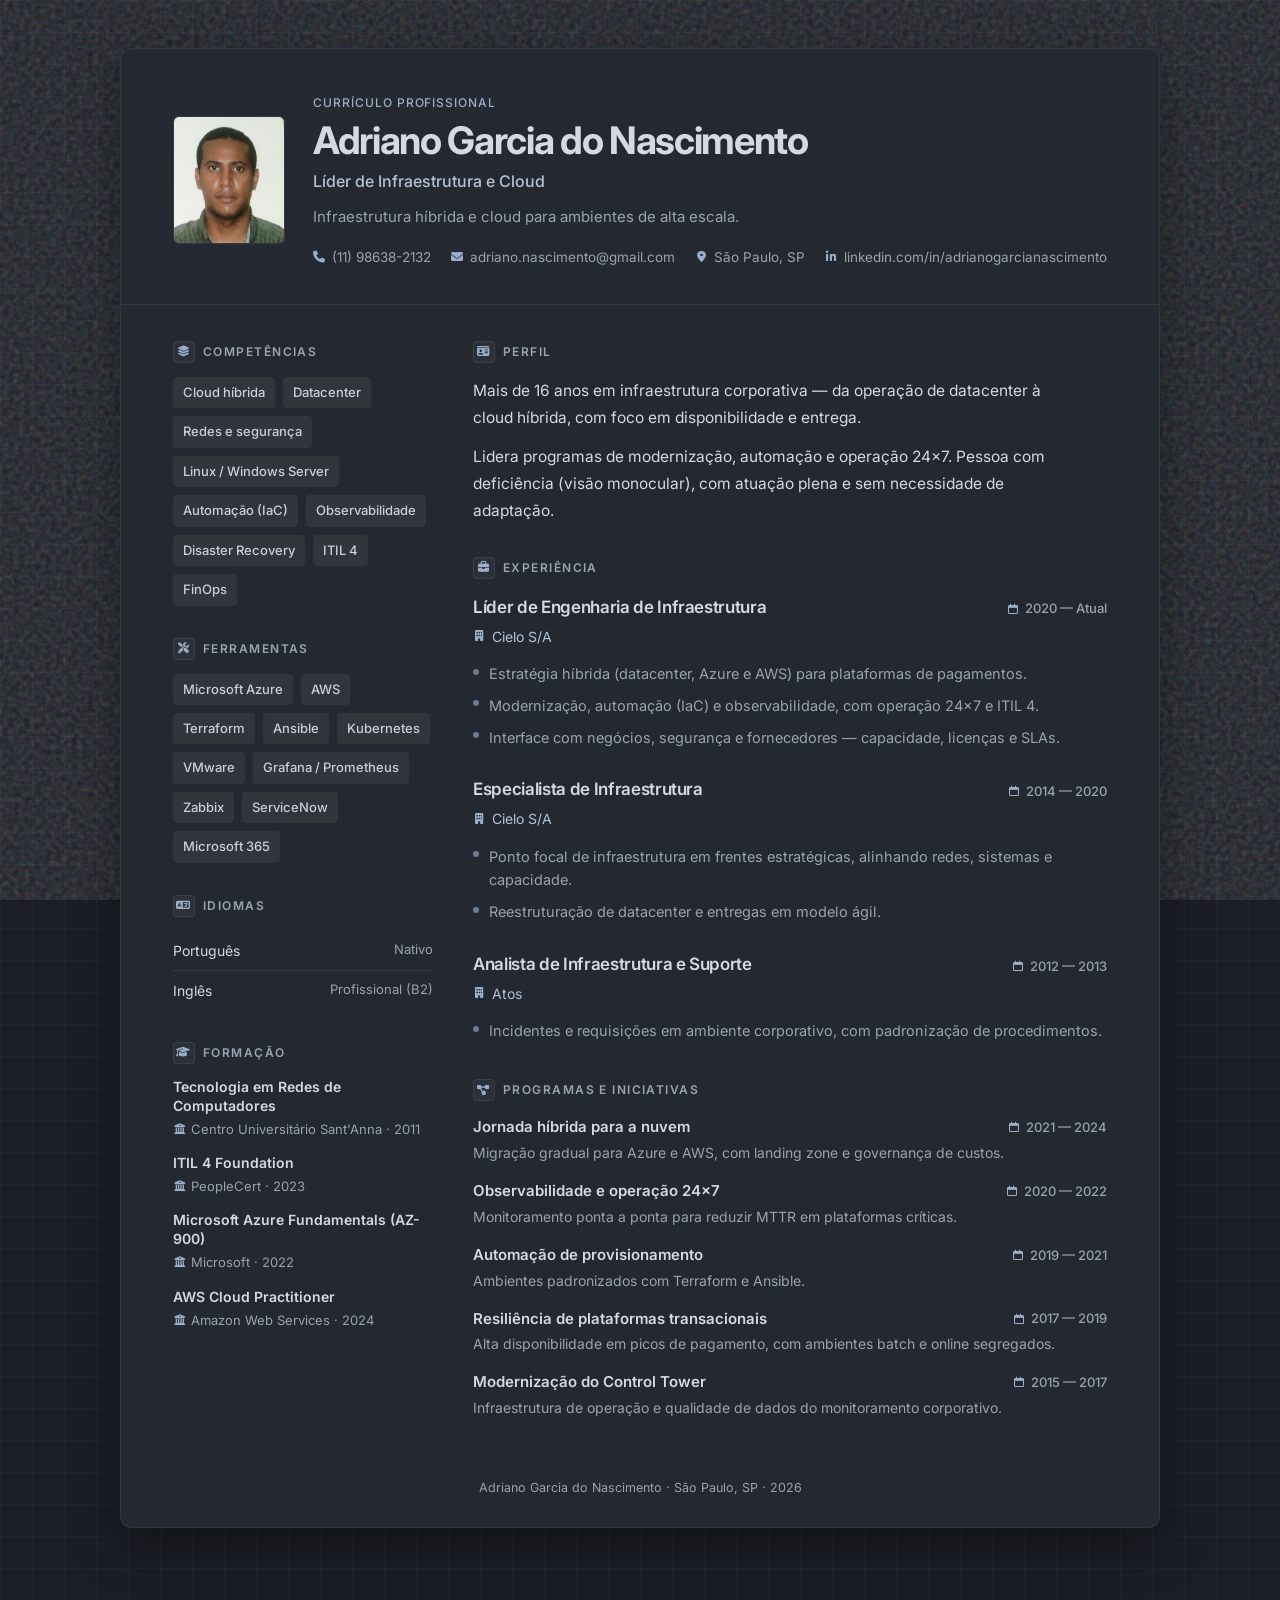
==== commit fef563fc: "style: redesenhar o currículo em layout executivo com tema escuro Co-authored-by: Cursor <cursoragen" ====
--- a/index.html
+++ b/index.html
@@ -7,168 +7,72 @@
   <link rel="stylesheet" href="styles.css">
   <link rel="preconnect" href="https://fonts.googleapis.com">
   <link rel="preconnect" href="https://fonts.gstatic.com" crossorigin>
-  <link href="https://fonts.googleapis.com/css2?family=Inter:wght@400;500;600;700;800&family=JetBrains+Mono:wght@400;500;600&display=swap" rel="stylesheet">
+  <link href="https://fonts.googleapis.com/css2?family=Inter:wght@400;500;600;700&display=swap" rel="stylesheet">
   <link rel="stylesheet" href="https://cdnjs.cloudflare.com/ajax/libs/font-awesome/6.5.1/css/all.min.css">
 </head>
 <body>
 
-  <!-- Ambient background -->
-  <div class="bg-effects" aria-hidden="true">
-    <div class="orb orb--1"></div>
-    <div class="orb orb--2"></div>
-    <div class="orb orb--3"></div>
-    <div class="grid-overlay"></div>
-  </div>
+  <article class="cv" id="inicio">
 
-  <!-- Navbar -->
-  <header class="navbar" id="navbar">
-    <div class="navbar__inner">
-      <a href="#inicio" class="navbar__brand">
-        <img src="foto.jpg" alt="" class="navbar__avatar">
-        <span class="navbar__name" id="navName"></span>
-      </a>
-      <nav class="navbar__links" aria-label="Navegação principal">
-        <a href="#sobre" class="nav-link">Perfil</a>
-        <a href="#experiencia" class="nav-link">Experiência</a>
-        <a href="#habilidades" class="nav-link">Habilidades</a>
-        <a href="#projetos" class="nav-link">Projetos</a>
-        <a href="#contato" class="nav-link">Contato</a>
-      </nav>
-      <a href="mailto:adriano.nascimento@gmail.com" class="btn btn-primary btn--sm navbar__cta">
-        <i class="fas fa-envelope"></i> Contato
-      </a>
-      <button class="navbar__toggle" id="navToggle" aria-label="Abrir menu" aria-expanded="false">
-        <i class="fas fa-bars"></i>
-      </button>
+    <header class="masthead">
+      <img src="foto.jpg" alt="Adriano Garcia do Nascimento" class="masthead__photo">
+      <div class="masthead__identity">
+        <p class="kicker">Currículo profissional</p>
+        <h1 class="masthead__name" id="profileName"></h1>
+        <p class="masthead__role" id="profileHeadline"></p>
+        <p class="masthead__summary" id="heroTagline"></p>
+        <ul class="masthead__meta" id="contatoList"></ul>
+      </div>
+    </header>
+
+    <div class="cv-layout">
+
+      <aside class="sidebar" aria-label="Qualificações">
+        <section class="block">
+          <h2 class="block__title"><span class="block__icon" aria-hidden="true"><i class="fa-solid fa-layer-group"></i></span> Competências</h2>
+          <ul class="chip-list" id="skillsList"></ul>
+        </section>
+
+        <section class="block">
+          <h2 class="block__title"><span class="block__icon" aria-hidden="true"><i class="fa-solid fa-screwdriver-wrench"></i></span> Ferramentas</h2>
+          <ul class="chip-list" id="toolsList"></ul>
+        </section>
+
+        <section class="block">
+          <h2 class="block__title"><span class="block__icon" aria-hidden="true"><i class="fa-solid fa-language"></i></span> Idiomas</h2>
+          <ul id="idiomasList"></ul>
+        </section>
+
+        <section class="block">
+          <h2 class="block__title"><span class="block__icon" aria-hidden="true"><i class="fa-solid fa-graduation-cap"></i></span> Formação</h2>
+          <div id="formacaoList"></div>
+        </section>
+      </aside>
+
+      <div class="main">
+        <section class="block" id="sobre">
+          <h2 class="block__title"><span class="block__icon" aria-hidden="true"><i class="fa-solid fa-id-card"></i></span> Perfil</h2>
+          <div class="profile-text" id="aboutText"></div>
+        </section>
+
+        <section class="block" id="experiencia">
+          <h2 class="block__title"><span class="block__icon" aria-hidden="true"><i class="fa-solid fa-briefcase"></i></span> Experiência</h2>
+          <div id="experienciaList"></div>
+        </section>
+
+        <section class="block" id="projetos">
+          <h2 class="block__title"><span class="block__icon" aria-hidden="true"><i class="fa-solid fa-diagram-project"></i></span> Programas e iniciativas</h2>
+          <div id="projetosList"></div>
+        </section>
+      </div>
+
     </div>
-    <nav class="navbar__mobile" id="navMobile" aria-label="Menu mobile">
-      <a href="#sobre" class="nav-link">Perfil</a>
-      <a href="#experiencia" class="nav-link">Experiência</a>
-      <a href="#habilidades" class="nav-link">Habilidades</a>
-      <a href="#projetos" class="nav-link">Projetos</a>
-      <a href="#contato" class="nav-link">Contato</a>
-    </nav>
-  </header>
 
-  <!-- Hero -->
-  <section class="hero-landing" id="inicio">
-    <div class="hero-landing__inner">
-      <div class="hero-landing__photo">
-        <img src="foto.jpg" alt="Adriano Garcia do Nascimento">
-        <span class="badge badge--status"><i class="fas fa-circle"></i> Disponível</span>
-      </div>
-      <div class="hero-landing__content">
-        <p class="label-md hero-eyebrow">// currículo profissional</p>
-        <h1 class="display-lg" id="profileName"></h1>
-        <p class="headline-md hero-title" id="profileHeadline"></p>
-        <p class="label-sm hero-location" id="profileLocation"></p>
-        <p class="body-lg hero-tagline" id="heroTagline"></p>
-        <div class="hero-actions" id="heroActions"></div>
-      </div>
-    </div>
-    <a href="#sobre" class="hero-scroll" aria-label="Rolar para o conteúdo">
-      <i class="fas fa-chevron-down"></i>
-    </a>
-  </section>
+    <footer class="cv-footer">
+      <p><span id="footerName"></span> · São Paulo, SP · <span id="currentYear"></span></p>
+    </footer>
 
-  <!-- Stats -->
-  <section class="stats-bar" aria-label="Destaques">
-    <div class="stats-bar__inner" id="statsBar"></div>
-  </section>
-
-  <main class="page">
-
-    <section class="section-block" id="sobre">
-      <div class="section-header">
-        <p class="label-md section-eyebrow">// sobre</p>
-        <h2 class="headline-lg section-title">Perfil Profissional</h2>
-      </div>
-      <div class="glass-card section">
-        <p class="body-lg profile-text" id="aboutText"></p>
-      </div>
-    </section>
-
-    <section class="section-block" id="experiencia">
-      <div class="section-header">
-        <p class="label-md section-eyebrow">// trajetória</p>
-        <h2 class="headline-lg section-title">Experiência</h2>
-      </div>
-      <div class="timeline" id="experienciaList"></div>
-    </section>
-
-    <section class="section-block" id="habilidades">
-      <div class="section-header">
-        <p class="label-md section-eyebrow">// competências</p>
-        <h2 class="headline-lg section-title">Habilidades & Ferramentas</h2>
-      </div>
-      <div class="skills-grid">
-        <div class="glass-card section">
-          <h3 class="headline-md card-subtitle"><i class="fas fa-server"></i> Habilidades</h3>
-          <div class="badge-group" id="skillsList"></div>
-        </div>
-        <div class="glass-card section">
-          <h3 class="headline-md card-subtitle"><i class="fas fa-toolbox"></i> Ferramentas</h3>
-          <div class="badge-group" id="toolsList"></div>
-        </div>
-        <div class="glass-card section">
-          <h3 class="headline-md card-subtitle"><i class="fas fa-language"></i> Idiomas</h3>
-          <div id="idiomasList"></div>
-        </div>
-        <div class="glass-card section">
-          <h3 class="headline-md card-subtitle"><i class="fas fa-graduation-cap"></i> Formação</h3>
-          <div id="formacaoList"></div>
-        </div>
-      </div>
-    </section>
-
-    <section class="section-block" id="projetos">
-      <div class="section-header">
-        <p class="label-md section-eyebrow">// portfólio</p>
-        <h2 class="headline-lg section-title">Cases e Projetos</h2>
-      </div>
-      <div class="projects-grid" id="projetosList"></div>
-    </section>
-
-    <section class="section-block cta-section" id="contato">
-      <div class="glass-card cta-card">
-        <div class="cta-card__content">
-          <p class="label-md section-eyebrow">// vamos conversar</p>
-          <h2 class="headline-lg">Vamos construir o próximo capítulo</h2>
-          <p class="body-md">Aberto a conversas sobre infraestrutura híbrida, cloud, liderança técnica e transformação de plataformas.</p>
-        </div>
-        <ul class="contact-list" id="contatoList"></ul>
-      </div>
-    </section>
-
-  </main>
-
-  <footer class="footer">
-    <p class="label-sm">&copy; <span id="currentYear"></span> <span id="footerName"></span></p>
-  </footer>
-
-  <!-- Mobile bottom nav -->
-  <nav class="bottom-nav" aria-label="Navegação mobile">
-    <a href="#inicio" class="bottom-nav__item" data-section="inicio">
-      <i class="fas fa-home"></i>
-      <span>Início</span>
-    </a>
-    <a href="#experiencia" class="bottom-nav__item" data-section="experiencia">
-      <i class="fas fa-briefcase"></i>
-      <span>Exp.</span>
-    </a>
-    <a href="#habilidades" class="bottom-nav__item" data-section="habilidades">
-      <i class="fas fa-code"></i>
-      <span>Skills</span>
-    </a>
-    <a href="#projetos" class="bottom-nav__item" data-section="projetos">
-      <i class="fas fa-folder-open"></i>
-      <span>Cases</span>
-    </a>
-    <a href="#contato" class="bottom-nav__item" data-section="contato">
-      <i class="fas fa-envelope"></i>
-      <span>Contato</span>
-    </a>
-  </nav>
+  </article>
 
   <script src="script.js"></script>
 </body>
--- a/styles.css
+++ b/styles.css
@@ -1,1099 +1,510 @@
-/* ===== Cyber-Professional Landing Page — DESIGN.md ===== */
 :root {
-  --background: #101415;
-  --on-background: #e0e3e5;
-  --surface: #101415;
-  --surface-container: #1d2022;
-  --surface-container-high: #272a2c;
-  --surface-container-highest: #323537;
-  --on-surface: #e0e3e5;
-  --on-surface-variant: #c2c6d6;
-  --outline: #8c909f;
-  --outline-variant: #424754;
-  --primary: #adc6ff;
-  --on-primary: #002e6a;
-  --primary-container: #4d8eff;
-  --inverse-primary: #005ac2;
-  --electric-blue: #3b82f6;
-  --silver: #94a3b8;
-  --off-white: #f8fafc;
-
-  --font-sans: 'Inter', system-ui, sans-serif;
-  --font-mono: 'JetBrains Mono', monospace;
-
-  --space-xs: 8px;
-  --space-sm: 16px;
-  --space-md: 24px;
-  --space-lg: 40px;
-  --space-xl: 64px;
-  --space-2xl: 96px;
-  --gutter: 24px;
-  --margin: 32px;
-
-  --radius-sm: 0.25rem;
-  --radius: 0.5rem;
-  --radius-md: 0.75rem;
-  --radius-lg: 1rem;
-  --radius-xl: 1.5rem;
-  --radius-full: 9999px;
-
-  --page-max: 1200px;
-  --navbar-h: 72px;
+  --bg: #1b1e25;
+  --sheet: #242830;
+  --ink: #d5d9e0;
+  --muted: #9aa3b0;
+  --line: rgba(255, 255, 255, 0.08);
+  --navy: #9aafc7;
+  --navy-soft: #b4c3d4;
+  --chip: rgba(255, 255, 255, 0.06);
+  --chip-text: #c9d0d8;
+
+  --font: "Inter", system-ui, sans-serif;
+  --page: 1040px;
+  --sidebar: 260px;
 }
 
 *, *::before, *::after {
+  box-sizing: border-box;
   margin: 0;
   padding: 0;
-  box-sizing: border-box;
 }
 
 html {
   scroll-behavior: smooth;
-  scroll-padding-top: calc(var(--navbar-h) + 16px);
 }
 
 body {
-  font-family: var(--font-sans);
-  background: var(--background);
-  color: var(--on-surface);
-  font-size: 16px;
-  line-height: 1.5;
+  font-family: var(--font);
+  font-size: 15px;
+  line-height: 1.65;
+  color: var(--ink);
+  background-color: var(--bg);
+  background-image:
+    linear-gradient(rgba(255, 255, 255, 0.028) 1px, transparent 1px),
+    linear-gradient(90deg, rgba(255, 255, 255, 0.028) 1px, transparent 1px);
+  background-size: 32px 32px;
   min-height: 100vh;
   -webkit-font-smoothing: antialiased;
-  overflow-x: hidden;
-}
-
-a {
-  color: var(--primary);
-  text-decoration: none;
-  transition: color 0.2s;
-}
-
-a:hover {
-  color: var(--off-white);
-}
-
-/* ===== Typography ===== */
-.display-lg {
-  font-size: clamp(36px, 6vw, 64px);
-  font-weight: 800;
-  line-height: 1.05;
-  letter-spacing: -0.03em;
-  color: var(--off-white);
-}
-
-.headline-lg {
-  font-size: clamp(28px, 4vw, 40px);
-  font-weight: 700;
-  line-height: 1.15;
-  letter-spacing: -0.02em;
-  color: var(--off-white);
-}
-
-.headline-md {
-  font-size: 24px;
-  font-weight: 600;
-  line-height: 1.3;
-  color: var(--off-white);
-}
-
-.body-lg {
-  font-size: 18px;
-  font-weight: 400;
-  line-height: 1.7;
-  color: var(--on-surface-variant);
-}
-
-.body-md {
-  font-size: 16px;
-  font-weight: 400;
-  line-height: 1.6;
-  color: var(--on-surface-variant);
-}
-
-.label-md {
-  font-family: var(--font-mono);
-  font-size: 14px;
-  font-weight: 500;
-  line-height: 1;
-  letter-spacing: 0.05em;
-  color: var(--primary);
-  text-transform: uppercase;
-}
-
-.label-sm {
-  font-family: var(--font-mono);
-  font-size: 12px;
-  font-weight: 500;
-  line-height: 1;
-  color: var(--silver);
-}
-
-/* ===== Background effects ===== */
-.bg-effects {
+}
+
+body::before {
+  content: "";
   position: fixed;
   inset: 0;
+  pointer-events: none;
   z-index: 0;
-  pointer-events: none;
+  opacity: 0.45;
+  background-image: url("data:image/svg+xml,%3Csvg viewBox='0 0 200 200' xmlns='http://www.w3.org/2000/svg'%3E%3Cfilter id='n'%3E%3CfeTurbulence type='fractalNoise' baseFrequency='0.85' numOctaves='4' stitchTiles='stitch'/%3E%3C/filter%3E%3Crect width='100%25' height='100%25' filter='url(%23n)' opacity='0.55'/%3E%3C/svg%3E");
+}
+
+a {
+  color: var(--navy-soft);
+  text-decoration: none;
+}
+
+a:hover {
+  text-decoration: underline;
+}
+
+ul {
+  list-style: none;
+}
+
+.cv {
+  position: relative;
+  z-index: 1;
+  width: min(var(--page), calc(100% - 40px));
+  margin: 48px auto 72px;
+  background: var(--sheet);
+  border-radius: 12px;
+  border: 1px solid rgba(255, 255, 255, 0.07);
+  box-shadow: 0 18px 48px rgba(0, 0, 0, 0.35);
   overflow: hidden;
 }
 
-.orb {
-  position: absolute;
-  border-radius: 50%;
-  filter: blur(80px);
-  opacity: 0.35;
-}
-
-.orb--1 {
-  width: 600px;
-  height: 600px;
-  background: radial-gradient(circle, rgba(59, 130, 246, 0.4), transparent 70%);
-  top: -200px;
-  right: -100px;
-}
-
-.orb--2 {
-  width: 500px;
-  height: 500px;
-  background: radial-gradient(circle, rgba(0, 90, 194, 0.3), transparent 70%);
-  bottom: 20%;
-  left: -150px;
-}
-
-.orb--3 {
-  width: 400px;
-  height: 400px;
-  background: radial-gradient(circle, rgba(173, 198, 255, 0.15), transparent 70%);
-  top: 50%;
-  right: 10%;
-}
-
-.grid-overlay {
-  position: absolute;
-  inset: 0;
+/* ===== Header ===== */
+.masthead {
+  display: grid;
+  grid-template-columns: 112px 1fr;
+  gap: 28px;
+  align-items: center;
+  padding: 44px 52px 36px;
   background-image:
     linear-gradient(rgba(255, 255, 255, 0.02) 1px, transparent 1px),
     linear-gradient(90deg, rgba(255, 255, 255, 0.02) 1px, transparent 1px);
-  background-size: 60px 60px;
-  mask-image: radial-gradient(ellipse 80% 60% at 50% 30%, black 20%, transparent 70%);
-}
-
-/* ===== Navbar ===== */
-.navbar {
-  position: fixed;
-  top: 0;
-  left: 0;
-  right: 0;
-  z-index: 100;
-  height: var(--navbar-h);
-  background: rgba(16, 20, 21, 0.75);
-  backdrop-filter: blur(16px);
-  -webkit-backdrop-filter: blur(16px);
-  border-bottom: 1px solid rgba(255, 255, 255, 0.06);
-  transition: background 0.3s, box-shadow 0.3s;
-}
-
-.navbar--scrolled {
-  background: rgba(16, 20, 21, 0.92);
-  box-shadow: 0 8px 32px rgba(0, 0, 0, 0.4);
-}
-
-.navbar__inner {
-  max-width: var(--page-max);
-  margin: 0 auto;
-  height: 100%;
-  padding: 0 var(--gutter);
+  background-size: 24px 24px;
+}
+
+.masthead__photo {
+  width: 112px;
+  height: 128px;
+  border-radius: 6px;
+  border: 1px solid var(--line);
+  object-fit: cover;
+  object-position: center 12%;
+  display: block;
+}
+
+.kicker {
+  font-size: 12px;
+  font-weight: 500;
+  letter-spacing: 0.08em;
+  text-transform: uppercase;
+  color: var(--navy);
+  margin-bottom: 6px;
+}
+
+.masthead__name {
+  font-size: clamp(28px, 3.6vw, 38px);
+  font-weight: 700;
+  letter-spacing: -0.035em;
+  line-height: 1.15;
+  color: var(--ink);
+}
+
+.masthead__role {
+  margin-top: 6px;
+  font-size: 16px;
+  font-weight: 500;
+  color: var(--navy-soft);
+}
+
+.masthead__summary {
+  margin-top: 10px;
+  max-width: 58ch;
+  color: var(--muted);
+  font-size: 15px;
+  line-height: 1.65;
+}
+
+.masthead__meta {
   display: flex;
-  align-items: center;
-  gap: var(--space-md);
-}
-
-.navbar__brand {
+  flex-wrap: wrap;
+  gap: 8px 20px;
+  margin-top: 16px;
+}
+
+.masthead__meta li {
+  display: inline-flex;
+  align-items: center;
+  gap: 7px;
+  font-size: 13.5px;
+  color: var(--muted);
+}
+
+.masthead__meta i {
+  width: 12px;
+  color: var(--navy);
+  font-size: 12px;
+  text-align: center;
+}
+
+.masthead__meta a {
+  color: var(--muted);
+}
+
+.masthead__meta a:hover {
+  color: var(--ink);
+}
+
+/* ===== Layout ===== */
+.cv-layout {
+  display: grid;
+  grid-template-columns: var(--sidebar) 1fr;
+  grid-template-areas: "side main";
+  gap: 8px 40px;
+  padding: 8px 52px 40px;
+  border-top: 1px solid var(--line);
+}
+
+.sidebar {
+  grid-area: side;
+  padding-top: 28px;
+}
+
+.main {
+  grid-area: main;
+  padding-top: 28px;
+}
+
+.block + .block {
+  margin-top: 32px;
+}
+
+.block__title {
   display: flex;
   align-items: center;
-  gap: 10px;
-  color: var(--off-white);
+  gap: 8px;
+  font-size: 12px;
+  font-weight: 600;
+  letter-spacing: 0.12em;
+  text-transform: uppercase;
+  color: var(--muted);
+  margin-bottom: 14px;
+}
+
+.block__icon {
+  width: 22px;
+  height: 22px;
+  display: inline-flex;
+  align-items: center;
+  justify-content: center;
   flex-shrink: 0;
-}
-
-.navbar__brand:hover {
-  color: var(--primary);
-}
-
-.navbar__avatar {
-  width: 36px;
-  height: 36px;
-  border-radius: var(--radius-full);
-  object-fit: cover;
-  border: 1px solid rgba(173, 198, 255, 0.3);
-}
-
-.navbar__name {
+  color: var(--navy);
+  font-size: 11px;
+  border: 1px solid var(--line);
+  border-radius: 4px;
+  background: rgba(255, 255, 255, 0.04);
+}
+
+.profile-text p {
+  color: var(--ink);
+  font-size: 15.5px;
+  line-height: 1.75;
+  max-width: 58ch;
+}
+
+.profile-text p + p {
+  margin-top: 12px;
+}
+
+/* ===== Chips & lists ===== */
+.chip-list {
+  display: flex;
+  flex-wrap: wrap;
+  gap: 8px;
+}
+
+.chip-list li {
+  font-size: 13px;
+  font-weight: 500;
+  color: var(--chip-text);
+  background: var(--chip);
+  padding: 5px 10px;
+  border-radius: 4px;
+}
+
+.lang-row {
+  display: flex;
+  justify-content: space-between;
+  gap: 12px;
+  font-size: 14px;
+  padding: 8px 0;
+}
+
+.lang-row + .lang-row {
+  border-top: 1px solid var(--line);
+}
+
+.lang-row span:last-child {
+  color: var(--muted);
+  font-size: 13px;
+}
+
+.edu-item + .edu-item {
+  margin-top: 14px;
+}
+
+.edu-item__course {
   font-size: 14px;
   font-weight: 600;
-  white-space: nowrap;
-  overflow: hidden;
-  text-overflow: ellipsis;
-  max-width: 180px;
-}
-
-.navbar__links {
+  line-height: 1.35;
+}
+
+.edu-item__meta {
   display: flex;
   align-items: center;
-  gap: var(--space-md);
-  margin-left: auto;
-}
-
-.nav-link {
-  font-family: var(--font-mono);
-  font-size: 12px;
+  gap: 6px;
+  margin-top: 3px;
+  font-size: 13px;
+  color: var(--muted);
+}
+
+/* ===== Experience ===== */
+.role + .role {
+  margin-top: 22px;
+}
+
+.role__head {
+  display: flex;
+  justify-content: space-between;
+  align-items: baseline;
+  gap: 16px;
+}
+
+.role__title {
+  font-size: 17px;
+  font-weight: 600;
+  letter-spacing: -0.02em;
+  color: var(--ink);
+}
+
+.role__dates {
+  display: inline-flex;
+  align-items: center;
+  gap: 6px;
+  flex-shrink: 0;
+  font-size: 13px;
   font-weight: 500;
-  letter-spacing: 0.04em;
-  text-transform: uppercase;
-  color: var(--silver);
-  transition: color 0.2s;
+  color: var(--muted);
+}
+
+.role__dates i,
+.program__dates i,
+.role__org i,
+.edu-item__meta i {
+  color: var(--navy);
+  font-size: 11px;
+  width: 12px;
+  text-align: center;
+}
+
+.role__org {
+  display: inline-flex;
+  align-items: center;
+  gap: 7px;
+  margin-top: 4px;
+  font-size: 14px;
+  color: var(--navy-soft);
+}
+
+.role ul {
+  margin-top: 10px;
+}
+
+.role li {
   position: relative;
-}
-
-.nav-link::after {
-  content: '';
-  position: absolute;
-  bottom: -4px;
-  left: 0;
-  width: 0;
-  height: 2px;
-  background: var(--electric-blue);
-  transition: width 0.25s;
-}
-
-.nav-link:hover,
-.nav-link--active {
-  color: var(--primary);
-}
-
-.nav-link--active::after {
-  width: 100%;
-}
-
-.navbar__cta {
-  flex-shrink: 0;
-}
-
-.navbar__toggle {
-  display: none;
-  background: none;
-  border: none;
-  color: var(--on-surface);
-  font-size: 20px;
-  cursor: pointer;
-  padding: 8px;
-  margin-left: auto;
-}
-
-.navbar__mobile {
-  display: none;
-  flex-direction: column;
-  gap: var(--space-xs);
-  padding: var(--space-sm) var(--gutter) var(--space-md);
-  background: rgba(16, 20, 21, 0.95);
-  border-bottom: 1px solid rgba(255, 255, 255, 0.06);
-}
-
-.navbar__mobile--open {
-  display: flex;
-}
-
-/* ===== Hero landing ===== */
-.hero-landing {
-  position: relative;
-  z-index: 1;
-  min-height: 100vh;
-  display: flex;
-  align-items: center;
-  justify-content: center;
-  padding: calc(var(--navbar-h) + var(--space-xl)) var(--gutter) var(--space-xl);
-}
-
-.hero-landing__inner {
-  max-width: var(--page-max);
-  width: 100%;
-  display: flex;
-  align-items: center;
-  gap: var(--space-xl);
-}
-
-.hero-landing__photo {
-  position: relative;
-  flex-shrink: 0;
-}
-
-.hero-landing__photo img {
-  width: clamp(160px, 22vw, 220px);
-  height: clamp(160px, 22vw, 220px);
-  border-radius: var(--radius-full);
-  object-fit: cover;
-  object-position: center top;
-  border: 3px solid rgba(173, 198, 255, 0.25);
-  box-shadow:
-    0 0 60px rgba(59, 130, 246, 0.3),
-    0 0 120px rgba(59, 130, 246, 0.1);
-}
-
-.badge--status {
-  position: absolute;
-  bottom: 4px;
-  left: 50%;
-  transform: translateX(-50%);
-  display: inline-flex;
-  align-items: center;
-  gap: 6px;
-  padding: 6px 14px;
-  border-radius: var(--radius-full);
-  font-family: var(--font-mono);
-  font-size: 11px;
-  font-weight: 500;
-  background: rgba(59, 130, 246, 0.15);
-  color: var(--primary);
-  border: 1px solid rgba(173, 198, 255, 0.25);
-  white-space: nowrap;
-}
-
-.badge--status i {
-  font-size: 6px;
-  color: #4ade80;
-  animation: pulse 2s infinite;
-}
-
-@keyframes pulse {
-  0%, 100% { opacity: 1; }
-  50% { opacity: 0.4; }
-}
-
-.hero-eyebrow {
-  margin-bottom: var(--space-sm);
-}
-
-.hero-title {
-  color: var(--primary);
-  margin: var(--space-xs) 0;
-}
-
-.hero-location {
-  margin-bottom: var(--space-sm);
-  color: var(--silver);
-}
-
-.hero-location i {
-  margin-right: 6px;
-}
-
-.hero-tagline {
-  max-width: 560px;
-  margin-bottom: var(--space-md);
-}
-
-.hero-actions {
-  display: flex;
-  flex-wrap: wrap;
-  gap: var(--space-sm);
-}
-
-.hero-scroll {
-  position: absolute;
-  bottom: var(--space-lg);
-  left: 50%;
-  transform: translateX(-50%);
-  color: var(--silver);
-  font-size: 20px;
-  animation: bounce 2s infinite;
-  opacity: 0.6;
-  transition: opacity 0.2s, color 0.2s;
-}
-
-.hero-scroll:hover {
-  opacity: 1;
-  color: var(--primary);
-}
-
-@keyframes bounce {
-  0%, 100% { transform: translateX(-50%) translateY(0); }
-  50% { transform: translateX(-50%) translateY(8px); }
-}
-
-/* ===== Stats bar ===== */
-.stats-bar {
-  position: relative;
-  z-index: 1;
-  padding: 0 var(--gutter) var(--space-xl);
-}
-
-.stats-bar__inner {
-  max-width: var(--page-max);
-  margin: 0 auto;
-  display: grid;
-  grid-template-columns: repeat(4, 1fr);
-  gap: var(--space-sm);
-}
-
-.stat-card {
-  text-align: center;
-  padding: var(--space-md) var(--space-sm);
-  background: rgba(255, 255, 255, 0.04);
-  backdrop-filter: blur(12px);
-  border-radius: var(--radius-md);
-  border: 1px solid rgba(255, 255, 255, 0.08);
-  transition: border-color 0.25s, transform 0.25s;
-}
-
-.stat-card:hover {
-  border-color: rgba(59, 130, 246, 0.3);
-  transform: translateY(-2px);
-}
-
-.stat-card__value {
-  font-size: clamp(28px, 4vw, 40px);
-  font-weight: 800;
-  color: var(--off-white);
-  line-height: 1;
-  margin-bottom: 6px;
-}
-
-.stat-card__value span {
-  color: var(--electric-blue);
-}
-
-.stat-card__label {
-  font-family: var(--font-mono);
-  font-size: 11px;
-  font-weight: 500;
-  letter-spacing: 0.06em;
-  text-transform: uppercase;
-  color: var(--silver);
-}
-
-/* ===== Page & sections ===== */
-.page {
-  position: relative;
-  z-index: 1;
-  max-width: var(--page-max);
-  margin: 0 auto;
-  padding: 0 var(--gutter) var(--space-2xl);
-}
-
-.section-block {
-  margin-bottom: var(--space-2xl);
-}
-
-.section-header {
-  margin-bottom: var(--space-lg);
-}
-
-.section-eyebrow {
-  margin-bottom: var(--space-xs);
-}
-
-.section-title {
-  position: relative;
-}
-
-/* ===== Glass card ===== */
-.glass-card {
-  background: rgba(255, 255, 255, 0.06);
-  backdrop-filter: blur(12px);
-  -webkit-backdrop-filter: blur(12px);
-  border-radius: var(--radius-md);
-  border: 1px solid transparent;
-  background-clip: padding-box;
-  position: relative;
-  box-shadow: 0 20px 50px rgba(0, 0, 0, 0.3);
-}
-
-.glass-card::before {
-  content: '';
-  position: absolute;
-  inset: 0;
-  border-radius: inherit;
-  padding: 1px;
-  background: linear-gradient(135deg, rgba(255, 255, 255, 0.15), rgba(255, 255, 255, 0.05));
-  -webkit-mask: linear-gradient(#fff 0 0) content-box, linear-gradient(#fff 0 0);
-  mask: linear-gradient(#fff 0 0) content-box, linear-gradient(#fff 0 0);
-  -webkit-mask-composite: xor;
-  mask-composite: exclude;
-  pointer-events: none;
-}
-
-.section {
-  padding: var(--space-md);
-}
-
-.card-subtitle {
-  font-size: 18px;
-  margin-bottom: var(--space-sm);
-  padding-bottom: var(--space-xs);
-  border-bottom: 1px solid rgba(140, 144, 159, 0.2);
-  display: flex;
-  align-items: center;
-  gap: 10px;
-}
-
-.card-subtitle i {
-  color: var(--electric-blue);
-  font-size: 16px;
-}
-
-.profile-text {
-  text-align: justify;
-}
-
-/* ===== Buttons ===== */
-.btn {
-  display: inline-flex;
-  align-items: center;
-  gap: 8px;
-  padding: 12px 28px;
-  border-radius: var(--radius-full);
-  font-family: var(--font-sans);
-  font-size: 14px;
-  font-weight: 600;
-  cursor: pointer;
-  transition: box-shadow 0.25s, transform 0.2s, background 0.2s;
-  text-decoration: none;
-  border: none;
-}
-
-.btn--sm {
-  padding: 8px 18px;
-  font-size: 13px;
-}
-
-.btn-primary {
-  background: var(--electric-blue);
-  color: var(--off-white);
-}
-
-.btn-primary:hover {
-  box-shadow: 0 0 24px rgba(59, 130, 246, 0.5);
-  transform: translateY(-2px);
-  color: var(--off-white);
-}
-
-.btn-ghost {
-  background: transparent;
-  color: var(--silver);
-  border: 1px solid var(--silver);
-}
-
-.btn-ghost:hover {
-  border-color: var(--primary);
-  color: var(--primary);
-  box-shadow: 0 0 16px rgba(59, 130, 246, 0.2);
-}
-
-/* ===== Skills grid ===== */
-.skills-grid {
-  display: grid;
-  grid-template-columns: repeat(2, 1fr);
-  gap: var(--gutter);
-}
-
-/* ===== Timeline ===== */
-.timeline {
-  position: relative;
-  padding-left: 28px;
-}
-
-.timeline::before {
-  content: '';
-  position: absolute;
-  left: 5px;
-  top: 8px;
-  bottom: 8px;
-  width: 2px;
-  background: linear-gradient(180deg, var(--electric-blue), rgba(148, 163, 184, 0.2));
-}
-
-.timeline-item {
-  position: relative;
-  margin-bottom: var(--space-md);
-}
-
-.timeline-item:last-child {
-  margin-bottom: 0;
-}
-
-.timeline-node {
-  position: absolute;
-  left: -28px;
-  top: 24px;
-  width: 12px;
-  height: 12px;
-  border-radius: var(--radius-full);
-  background: var(--electric-blue);
-  box-shadow: 0 0 0 4px rgba(59, 130, 246, 0.25);
-  z-index: 1;
-}
-
-.timeline-card {
-  padding: var(--space-md);
-  background: rgba(255, 255, 255, 0.04);
-  backdrop-filter: blur(12px);
-  border-radius: var(--radius-md);
-  border: 1px solid rgba(255, 255, 255, 0.08);
-  transition: border-color 0.25s, transform 0.25s, box-shadow 0.25s;
-}
-
-.timeline-card:hover {
-  border-color: rgba(59, 130, 246, 0.25);
-  transform: translateX(4px);
-  box-shadow: 0 8px 32px rgba(59, 130, 246, 0.08);
-}
-
-.timeline-card .entry-title {
-  font-size: 18px;
-  font-weight: 700;
-  color: var(--off-white);
-  margin-bottom: 4px;
-}
-
-.timeline-card .entry-sub {
-  font-size: 14px;
-  font-weight: 600;
-  color: var(--primary);
-  margin-bottom: 4px;
-}
-
-.timeline-card .entry-date {
-  display: inline-block;
-  margin-bottom: var(--space-xs);
-}
-
-.timeline-card ul {
-  list-style: none;
-}
-
-.timeline-card ul li {
-  font-size: 14px;
-  color: var(--on-surface-variant);
   padding: 4px 0 4px 16px;
-  position: relative;
-  line-height: 1.5;
-}
-
-.timeline-card ul li::before {
-  content: '›';
+  font-size: 14.5px;
+  color: var(--muted);
+  line-height: 1.65;
+}
+
+.role li::before {
+  content: "";
   position: absolute;
   left: 0;
-  color: var(--electric-blue);
-  font-weight: 700;
-}
-
-/* ===== Entry ===== */
-.entry {
-  padding: var(--space-sm) 0;
-  border-bottom: 1px solid rgba(140, 144, 159, 0.15);
-}
-
-.entry:last-child {
-  border-bottom: none;
-  padding-bottom: 0;
-}
-
-.entry:first-child {
-  padding-top: 0;
-}
-
-.entry-header {
-  display: flex;
-  justify-content: space-between;
-  align-items: flex-start;
-  gap: var(--space-sm);
-  flex-wrap: wrap;
-}
-
-.entry-title {
+  top: 0.75em;
+  width: 6px;
+  height: 6px;
+  border-radius: 50%;
+  background: #6d7a8f;
+}
+
+/* ===== Programs ===== */
+.program + .program {
+  margin-top: 16px;
+}
+
+.program {
+  display: grid;
+  grid-template-columns: 1fr auto;
+  gap: 2px 16px;
+}
+
+.program__title {
   font-size: 15px;
-  font-weight: 700;
-  color: var(--off-white);
-}
-
-.entry-sub {
+  font-weight: 600;
+}
+
+.program__dates {
+  display: inline-flex;
+  align-items: center;
+  gap: 6px;
   font-size: 13px;
-  color: var(--primary);
-  margin-top: 2px;
-}
-
-.entry-date {
-  font-family: var(--font-mono);
-  font-size: 12px;
   font-weight: 500;
-  color: var(--silver);
-  letter-spacing: 0.03em;
-}
-
-/* ===== Badges ===== */
-.badge-group {
-  display: flex;
-  flex-wrap: wrap;
-  gap: var(--space-xs);
-}
-
-.badge {
-  display: inline-block;
-  padding: 6px 14px;
-  border-radius: var(--radius-full);
-  font-family: var(--font-mono);
-  font-size: 12px;
-  font-weight: 500;
-  background: rgba(59, 130, 246, 0.1);
-  color: var(--primary);
-  border: 1px solid rgba(173, 198, 255, 0.15);
-  transition: background 0.2s, box-shadow 0.2s, transform 0.2s;
-}
-
-.badge:hover {
-  background: rgba(59, 130, 246, 0.2);
-  box-shadow: 0 0 12px rgba(59, 130, 246, 0.15);
-  transform: translateY(-1px);
-}
-
-/* ===== Contact ===== */
-.contact-list {
-  list-style: none;
-  display: grid;
-  grid-template-columns: repeat(2, 1fr);
-  gap: var(--space-sm);
-}
-
-.contact-list li {
-  margin: 0;
-}
-
-.contact-field {
-  display: flex;
-  flex-direction: column;
-  gap: 4px;
-  padding: var(--space-sm);
-  background: rgba(255, 255, 255, 0.03);
-  border-radius: var(--radius);
-  border: 1px solid rgba(255, 255, 255, 0.06);
-  transition: border-color 0.2s, background 0.2s;
-}
-
-.contact-field:hover,
-.contact-field:focus-within {
-  border-color: rgba(59, 130, 246, 0.3);
-  background: rgba(59, 130, 246, 0.05);
-}
-
-.contact-field label {
-  font-family: var(--font-mono);
-  font-size: 11px;
-  font-weight: 500;
-  color: var(--silver);
-  text-transform: uppercase;
-  letter-spacing: 0.05em;
-  display: flex;
-  align-items: center;
-  gap: 8px;
-}
-
-.contact-field label i {
-  color: var(--primary);
-  width: 14px;
-}
-
-.contact-field a,
-.contact-field span {
+  color: var(--muted);
+}
+
+.program__desc {
+  grid-column: 1 / -1;
   font-size: 14px;
-  color: var(--on-surface);
-  word-break: break-word;
-}
-
-/* ===== Idiomas ===== */
-.lang-item {
-  margin-bottom: var(--space-sm);
-}
-
-.lang-item:last-child {
-  margin-bottom: 0;
-}
-
-.lang-header {
-  display: flex;
-  justify-content: space-between;
-  margin-bottom: 6px;
-}
-
-.lang-name {
-  font-size: 14px;
-  font-weight: 600;
-  color: var(--off-white);
-}
-
-.lang-pct {
-  font-family: var(--font-mono);
-  font-size: 12px;
-  color: var(--primary);
-}
-
-.lang-bar {
-  height: 4px;
-  background: rgba(148, 163, 184, 0.2);
-  border-radius: var(--radius-full);
-  overflow: hidden;
-}
-
-.lang-bar-fill {
-  height: 100%;
-  background: linear-gradient(90deg, var(--inverse-primary), var(--electric-blue));
-  border-radius: var(--radius-full);
-  transition: width 0.8s ease;
-}
-
-/* ===== Projects ===== */
-.projects-grid {
-  display: grid;
-  grid-template-columns: repeat(auto-fill, minmax(280px, 1fr));
-  gap: var(--space-md);
-}
-
-.project-card {
-  padding: var(--space-md);
-  background: rgba(255, 255, 255, 0.04);
-  backdrop-filter: blur(12px);
-  border-radius: var(--radius-md);
-  border: 1px solid rgba(255, 255, 255, 0.08);
-  transition: border-color 0.25s, box-shadow 0.25s, transform 0.25s;
-  position: relative;
-  overflow: hidden;
-}
-
-.project-card::before {
-  content: '';
-  position: absolute;
-  top: 0;
-  left: 0;
-  right: 0;
-  height: 3px;
-  background: linear-gradient(90deg, var(--electric-blue), transparent);
-  opacity: 0;
-  transition: opacity 0.25s;
-}
-
-.project-card:hover {
-  border-color: rgba(59, 130, 246, 0.3);
-  box-shadow: 0 12px 40px rgba(59, 130, 246, 0.12);
-  transform: translateY(-4px);
-}
-
-.project-card:hover::before {
-  opacity: 1;
-}
-
-.project-card h3 {
-  font-size: 16px;
-  font-weight: 700;
-  color: var(--off-white);
-  margin-bottom: 8px;
-}
-
-.project-card p {
-  font-size: 14px;
-  color: var(--on-surface-variant);
-  line-height: 1.6;
-}
-
-.project-card .entry-date {
-  display: inline-block;
-  margin-bottom: 10px;
-}
-
-/* ===== CTA ===== */
-.cta-section {
-  margin-bottom: var(--space-xl);
-}
-
-.cta-card {
-  display: grid;
-  grid-template-columns: 1fr 1fr;
-  gap: var(--space-lg);
-  padding: var(--space-xl);
-  background: linear-gradient(135deg, rgba(59, 130, 246, 0.08), rgba(255, 255, 255, 0.04));
-}
-
-.cta-card__content h2 {
-  margin: var(--space-xs) 0 var(--space-sm);
-}
-
-.cta-card__content p {
-  max-width: 400px;
+  color: var(--muted);
+  line-height: 1.5;
 }
 
 /* ===== Footer ===== */
-.footer {
-  position: relative;
-  z-index: 1;
+.cv-footer {
+  padding: 20px 52px 28px;
   text-align: center;
-  padding: var(--space-lg) var(--gutter);
-  color: var(--outline);
-  border-top: 1px solid rgba(255, 255, 255, 0.05);
-}
-
-/* ===== Bottom nav (mobile) ===== */
-.bottom-nav {
-  display: none;
-  position: fixed;
-  bottom: 0;
-  left: 0;
-  right: 0;
-  z-index: 100;
-  background: rgba(16, 20, 21, 0.92);
-  backdrop-filter: blur(16px);
-  border-top: 1px solid rgba(255, 255, 255, 0.06);
-  padding: 8px 0 calc(8px + env(safe-area-inset-bottom));
-  justify-content: space-around;
-  align-items: center;
-}
-
-.bottom-nav__item {
-  display: flex;
-  flex-direction: column;
-  align-items: center;
-  gap: 2px;
-  color: var(--silver);
-  font-family: var(--font-mono);
-  font-size: 10px;
-  padding: 6px 12px;
-  border-radius: var(--radius);
-  transition: color 0.2s, background 0.2s;
-}
-
-.bottom-nav__item i {
-  font-size: 18px;
-}
-
-.bottom-nav__item:hover,
-.bottom-nav__item--active {
-  color: var(--primary);
-}
-
-.bottom-nav__item--active {
-  background: rgba(59, 130, 246, 0.1);
+  font-size: 12.5px;
+  color: var(--muted);
 }
 
 /* ===== Responsive ===== */
-@media (max-width: 900px) {
-  .navbar__links,
-  .navbar__cta {
-    display: none;
-  }
-
-  .navbar__toggle {
-    display: block;
-  }
-
-  .hero-landing__inner {
+@media (max-width: 860px) {
+  .cv {
+    width: 100%;
+    margin: 0;
+    border-radius: 0;
+    box-shadow: none;
+  }
+
+  .masthead {
+    grid-template-columns: 88px 1fr;
+    gap: 18px;
+    padding: 28px 22px 24px;
+  }
+
+  .masthead__photo {
+    width: 84px;
+    height: 96px;
+  }
+
+  .cv-layout {
+    grid-template-columns: 1fr;
+    grid-template-areas: "main" "side";
+    padding: 8px 22px 32px;
+    gap: 0;
+  }
+
+  .sidebar {
+    display: grid;
+    grid-template-columns: 1fr 1fr;
+    gap: 24px 20px;
+    padding-top: 8px;
+    border-top: 1px solid var(--line);
+    margin-top: 12px;
+  }
+
+  .sidebar .block:nth-child(3),
+  .sidebar .block:nth-child(4) {
+    grid-column: 1 / -1;
+  }
+
+  .main,
+  .cv-footer {
+    padding-left: 0;
+    padding-right: 0;
+  }
+
+  .cv-footer {
+    padding: 8px 22px 32px;
+  }
+}
+
+@media (max-width: 560px) {
+  .masthead {
+    grid-template-columns: 1fr;
+  }
+
+  .sidebar {
+    grid-template-columns: 1fr;
+  }
+
+  .role__head,
+  .program {
+    grid-template-columns: 1fr;
     flex-direction: column;
-    text-align: center;
-  }
-
-  .hero-actions {
-    justify-content: center;
-  }
-
-  .hero-tagline {
-    margin-left: auto;
-    margin-right: auto;
-  }
-
-  .stats-bar__inner {
-    grid-template-columns: repeat(2, 1fr);
-  }
-
-  .skills-grid {
-    grid-template-columns: 1fr;
-  }
-
-  .cta-card {
-    grid-template-columns: 1fr;
-    padding: var(--space-md);
-  }
-
-  .contact-list {
-    grid-template-columns: 1fr;
-  }
-
-  .bottom-nav {
-    display: flex;
+    gap: 4px;
+  }
+}
+
+@media print {
+  body,
+  body::before {
+    background: #fff;
+    background-image: none;
   }
 
   body {
-    padding-bottom: 72px;
-  }
-
-  .hero-scroll {
-    display: none;
-  }
-}
-
-@media (max-width: 600px) {
-  .page {
-    padding: 0 16px var(--space-xl);
-  }
-
-  .section-block {
-    margin-bottom: var(--space-xl);
-  }
-
-  .navbar__name {
-    max-width: 140px;
-  }
-}
-
-@media print {
-  .navbar,
-  .bottom-nav,
-  .bg-effects,
-  .hero-scroll,
-  .stats-bar {
-    display: none;
-  }
-
-  body {
+    color: #1e2330;
+  }
+
+  .cv {
+    width: 100%;
+    margin: 0;
+    border-radius: 0;
+    box-shadow: none;
+    border: none;
     background: #fff;
-    color: #000;
-    padding-bottom: 0;
-  }
-
-  .hero-landing {
-    min-height: auto;
-    padding-top: 20px;
-  }
-
-  .glass-card,
-  .timeline-card,
-  .project-card {
-    background: #fff;
-    box-shadow: none;
-    border: 1px solid #ddd;
-  }
-
-  .glass-card::before {
-    display: none;
-  }
-
-  .display-lg,
-  .headline-lg,
-  .headline-md,
-  .entry-title,
-  .project-card h3 {
-    color: #000;
-  }
-
-  .body-md,
-  .body-lg,
-  .timeline-card ul li {
-    color: #333;
-  }
-}
+  }
+
+  .masthead__name,
+  .role__title,
+  .program__title,
+  .edu-item__course {
+    color: #1e2330;
+  }
+
+  .masthead__role,
+  .role__org,
+  a {
+    color: #1b365d;
+  }
+
+  .kicker,
+  .block__title,
+  .masthead__summary,
+  .program__desc,
+  .role__dates,
+  .cv-footer {
+    color: #5c616a;
+  }
+
+  .chip-list li {
+    background: #f2f4f7;
+    color: #2f3644;
+  }
+
+  .block__icon {
+    background: #f8f9fb;
+    color: #1b365d;
+  }
+
+  @page {
+    size: A4;
+    margin: 12mm;
+  }
+}
